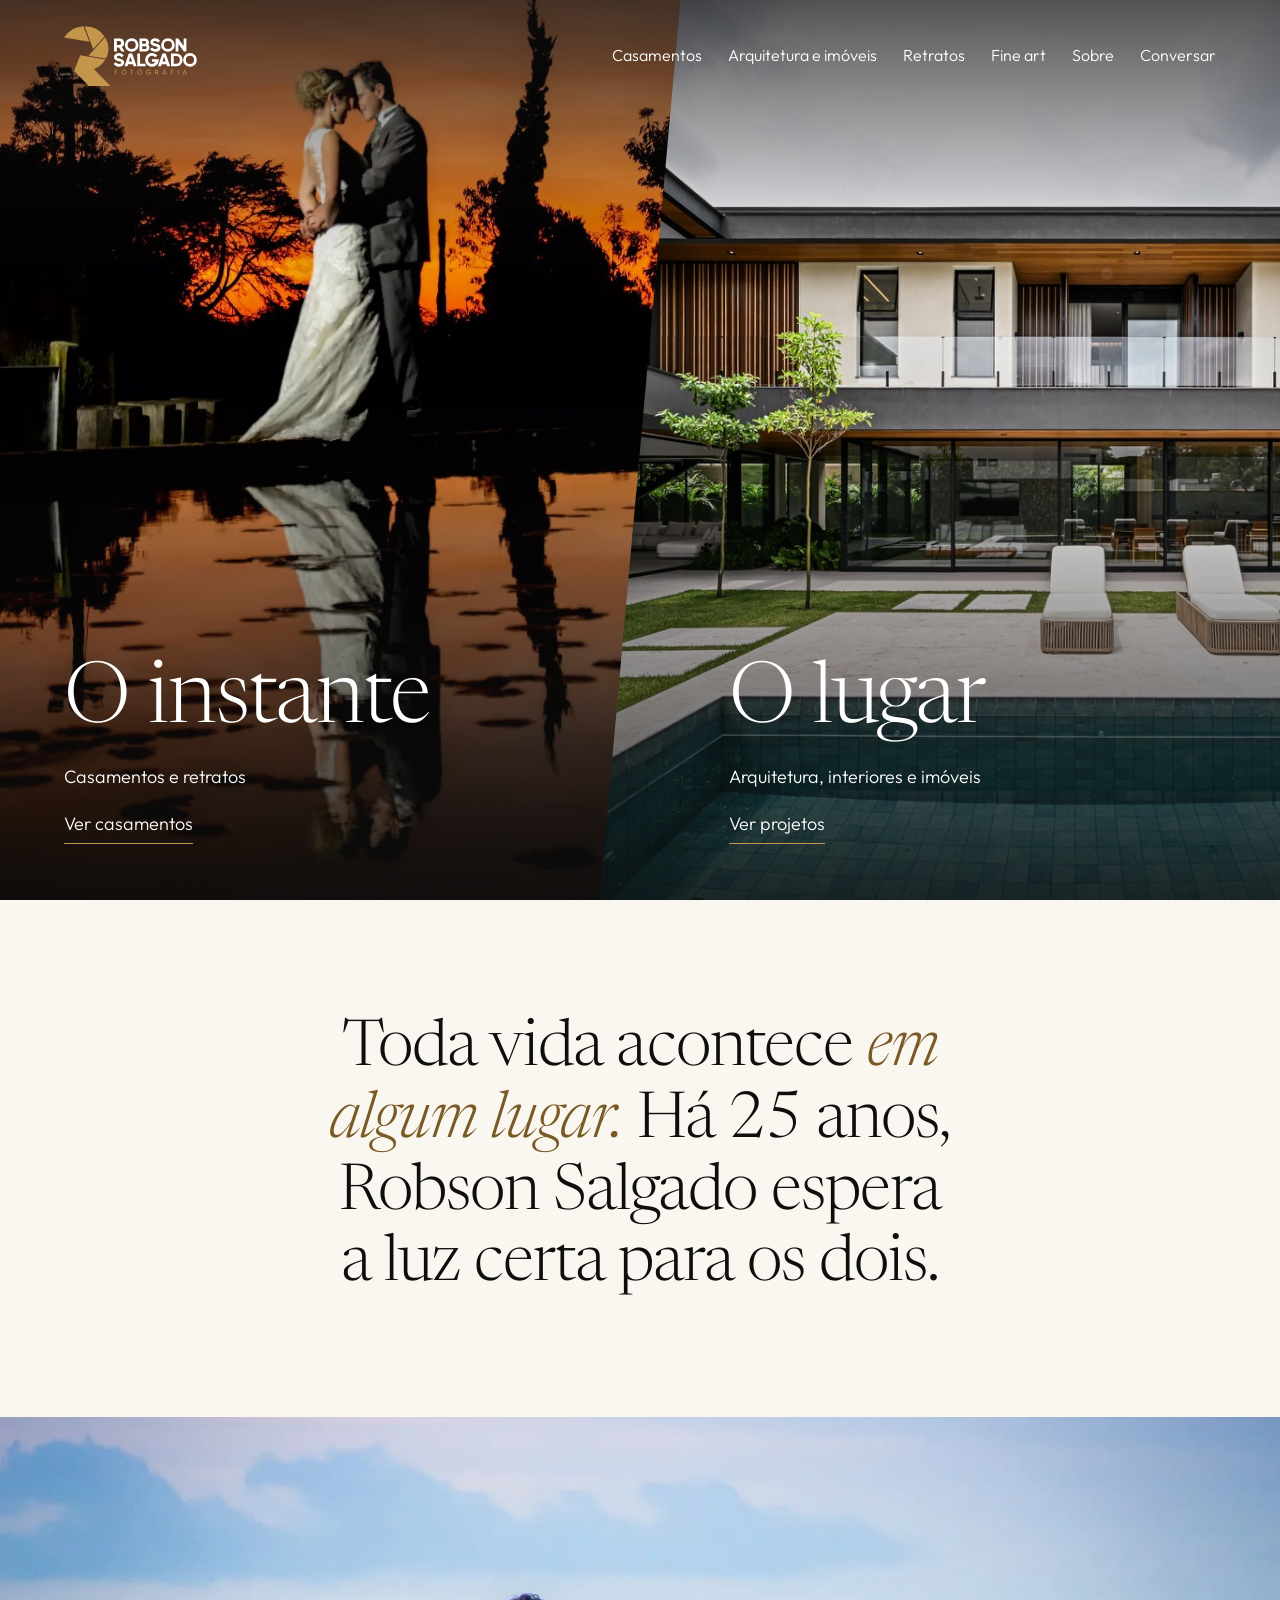
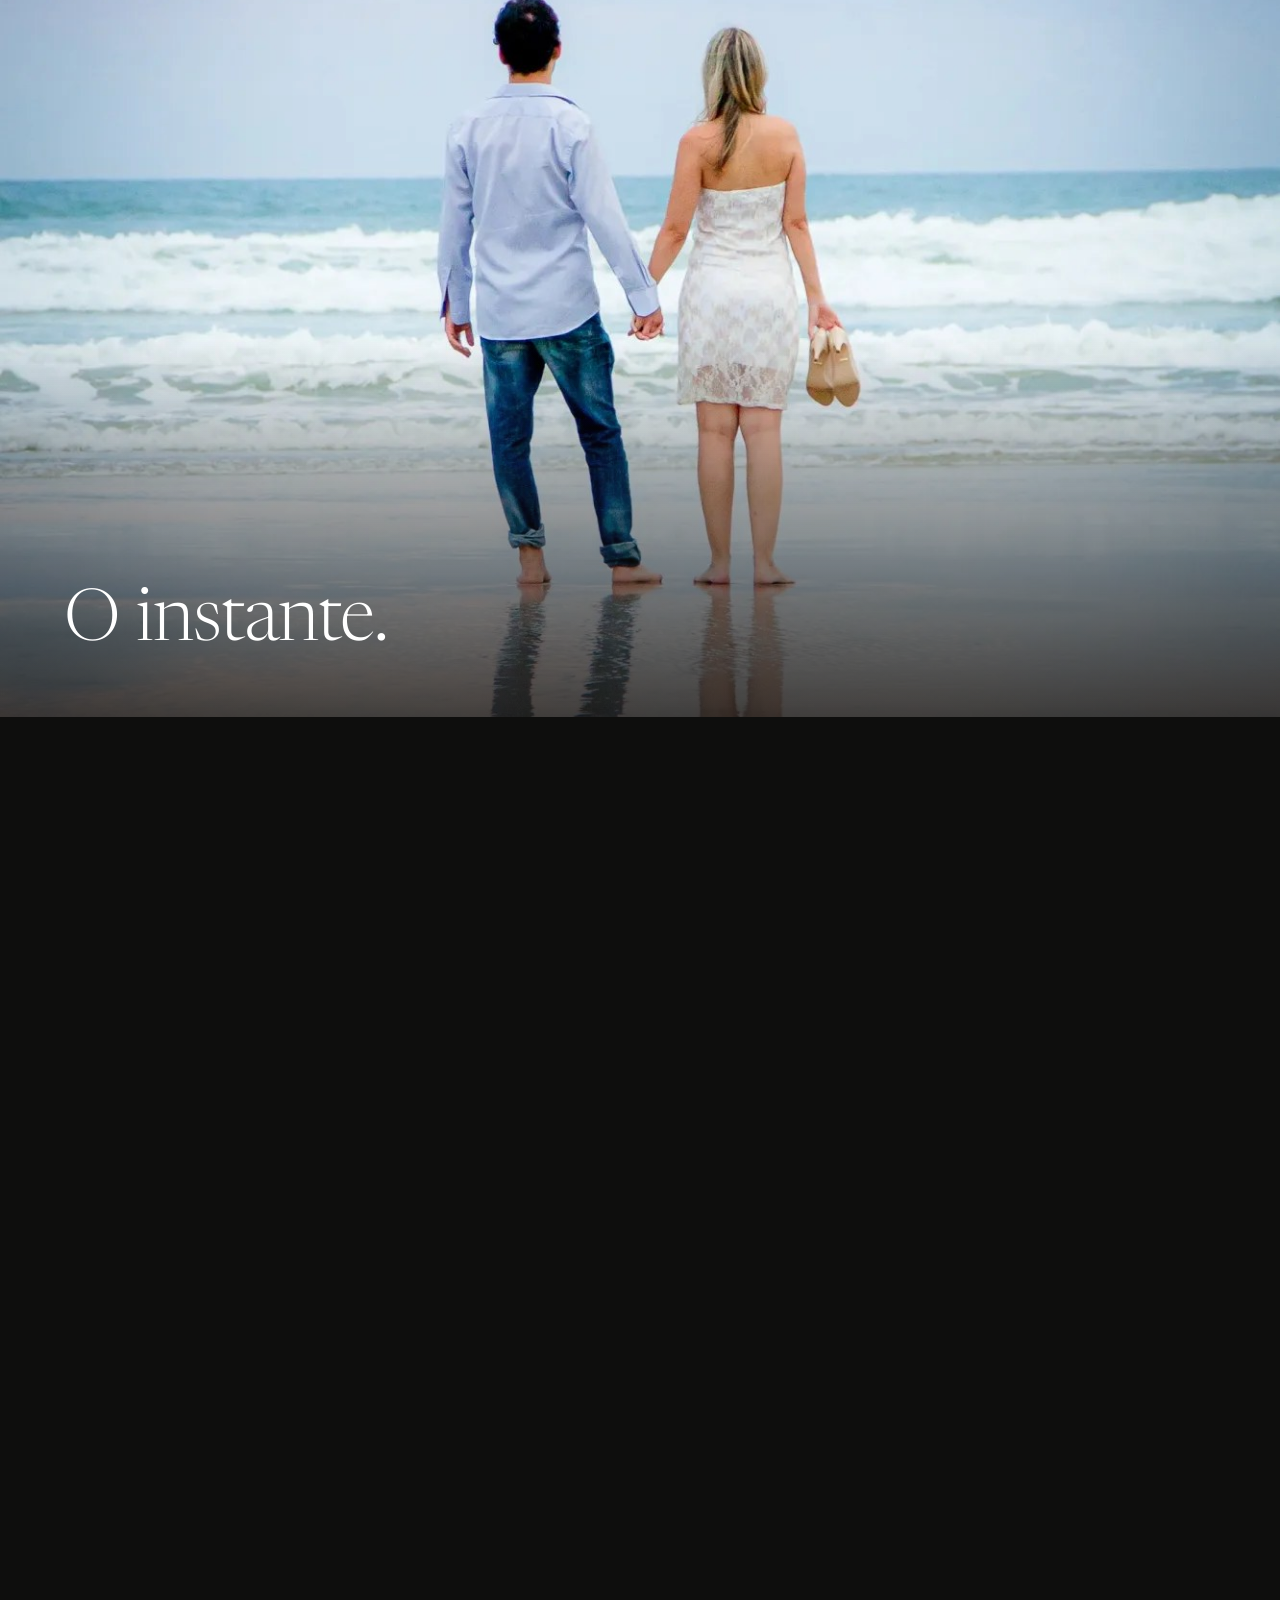
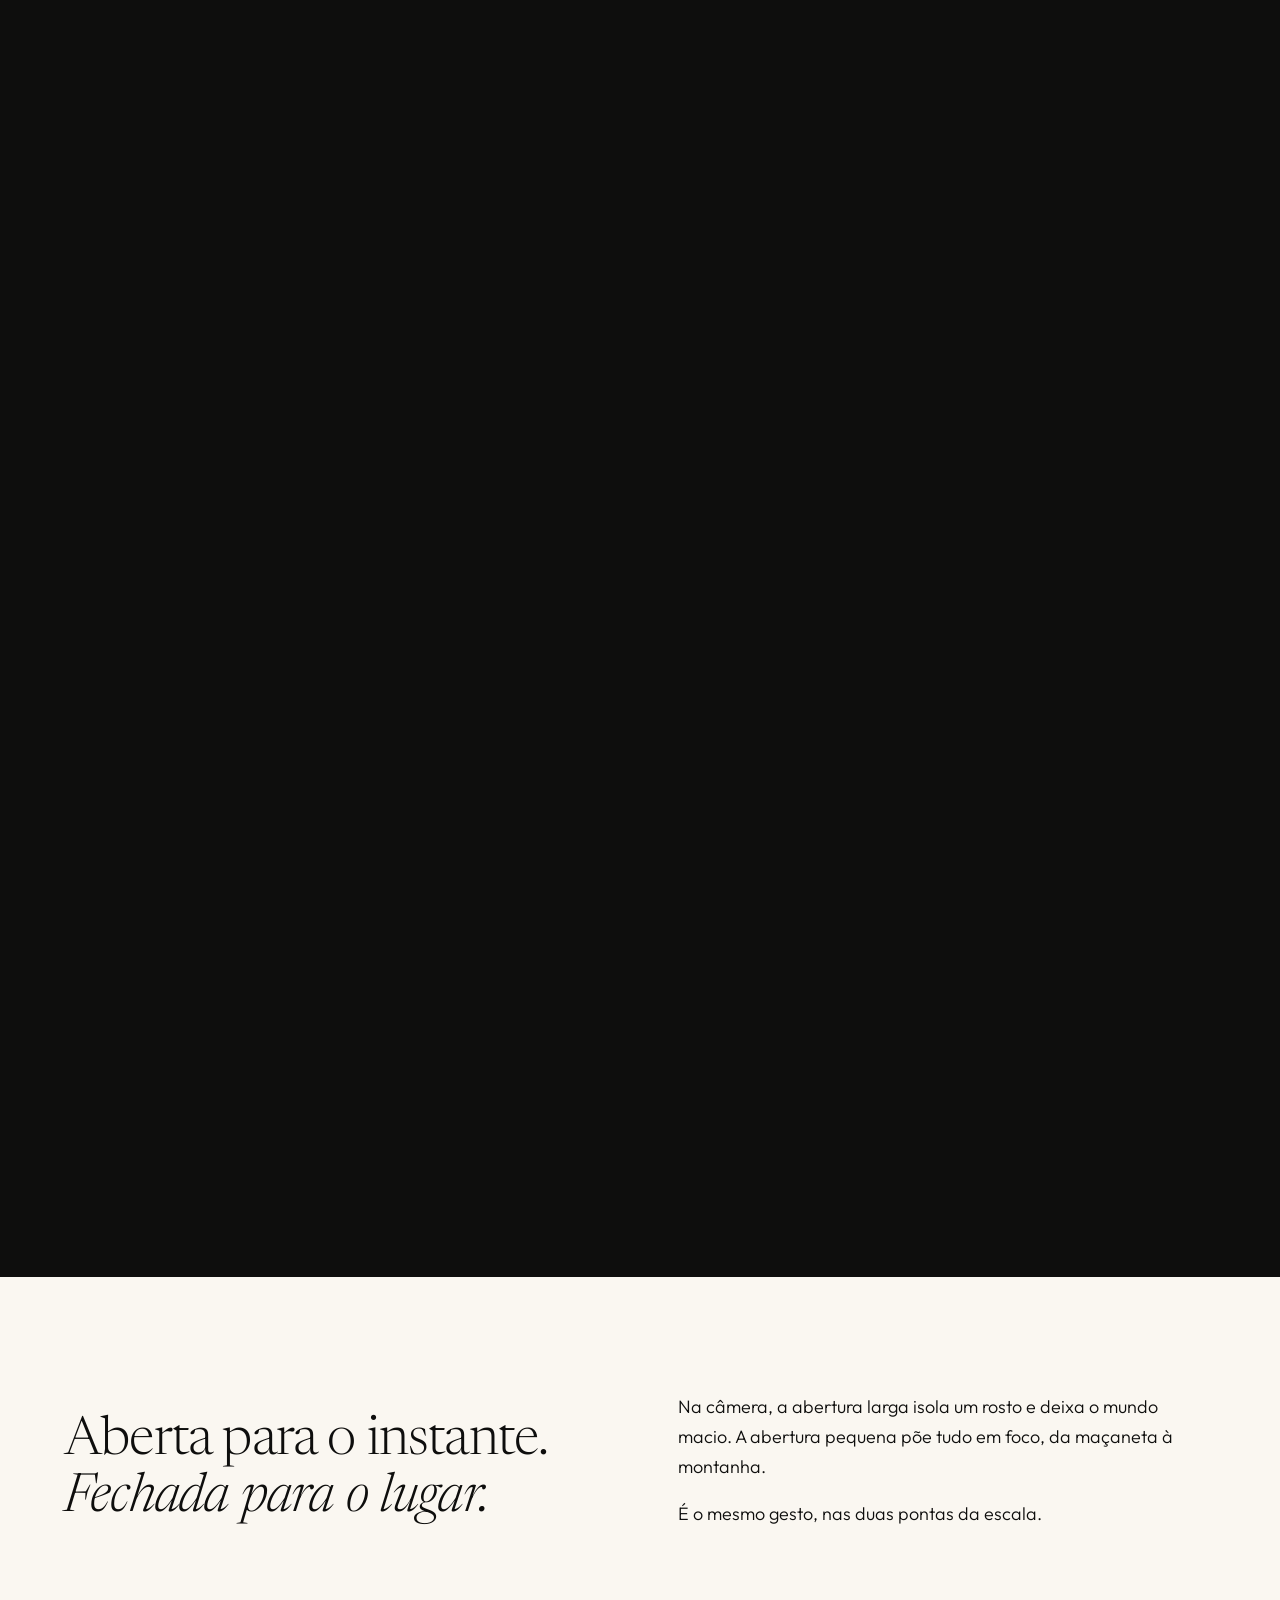
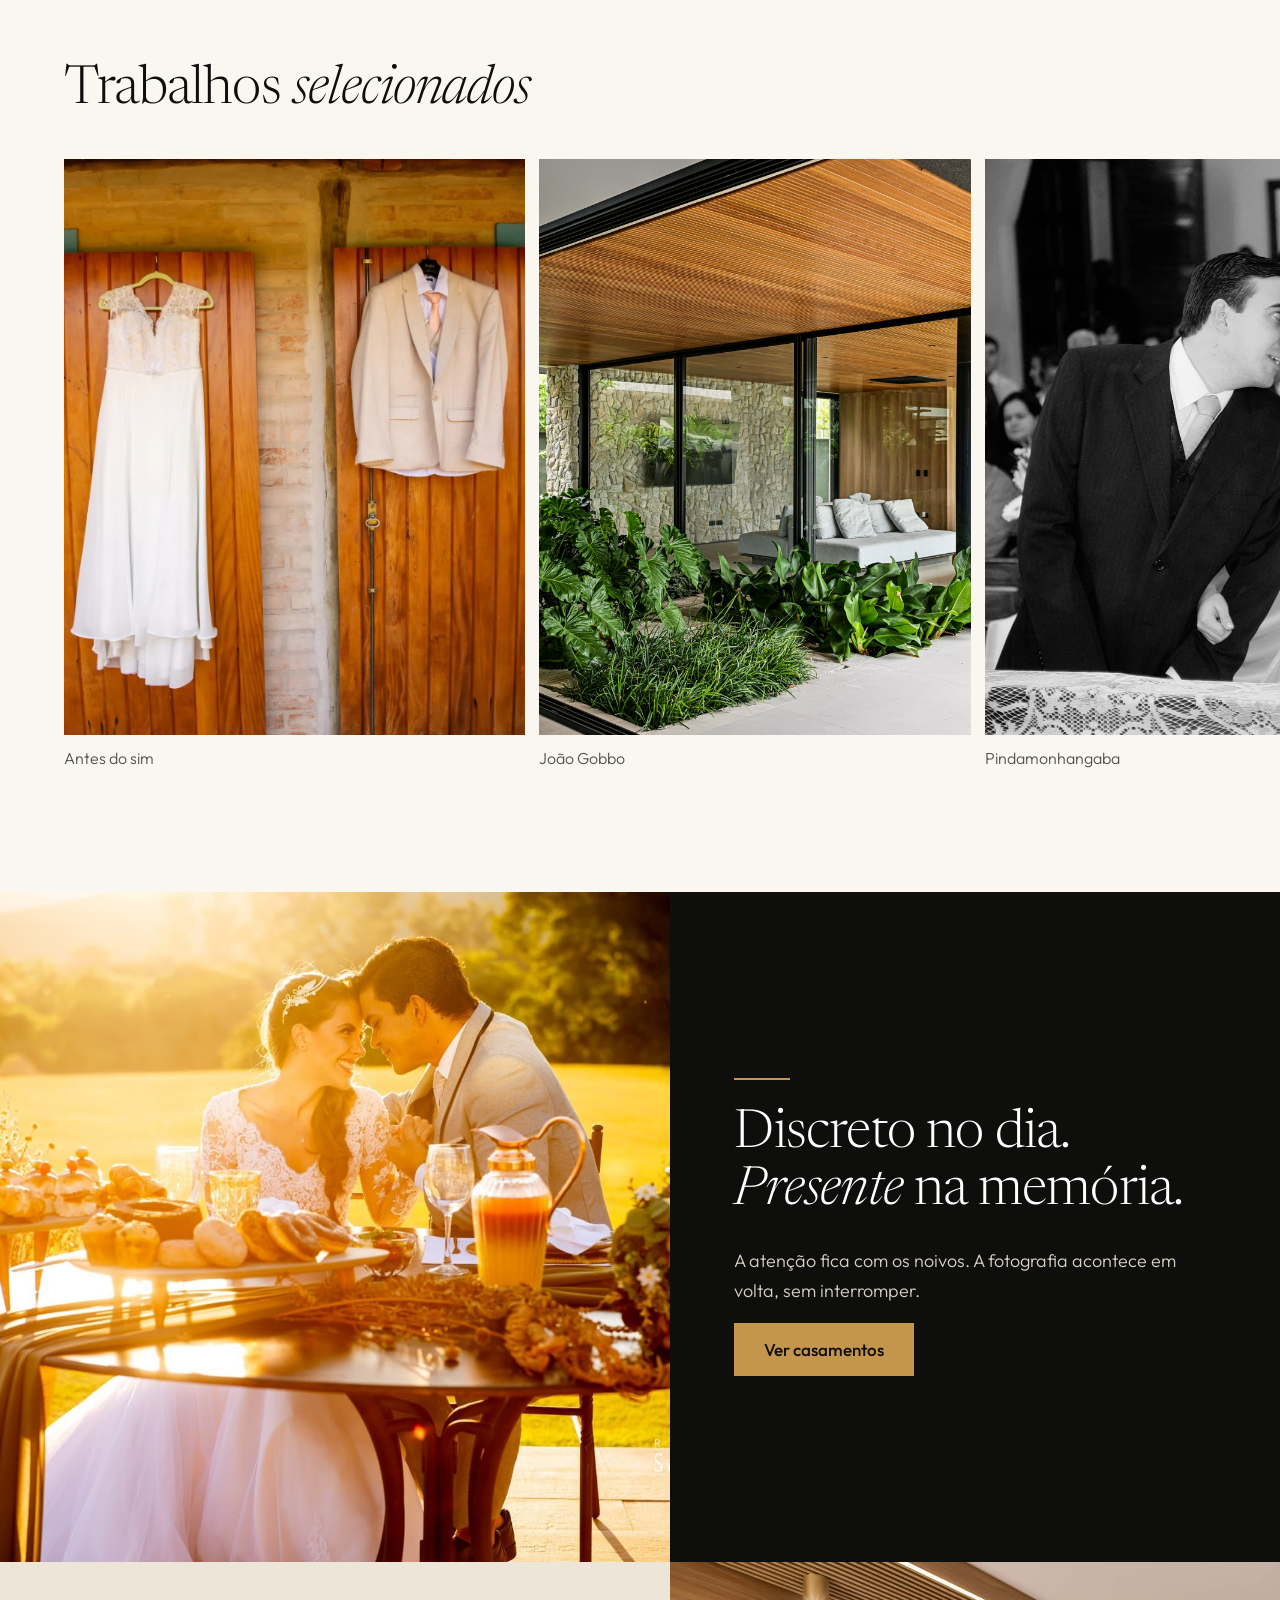
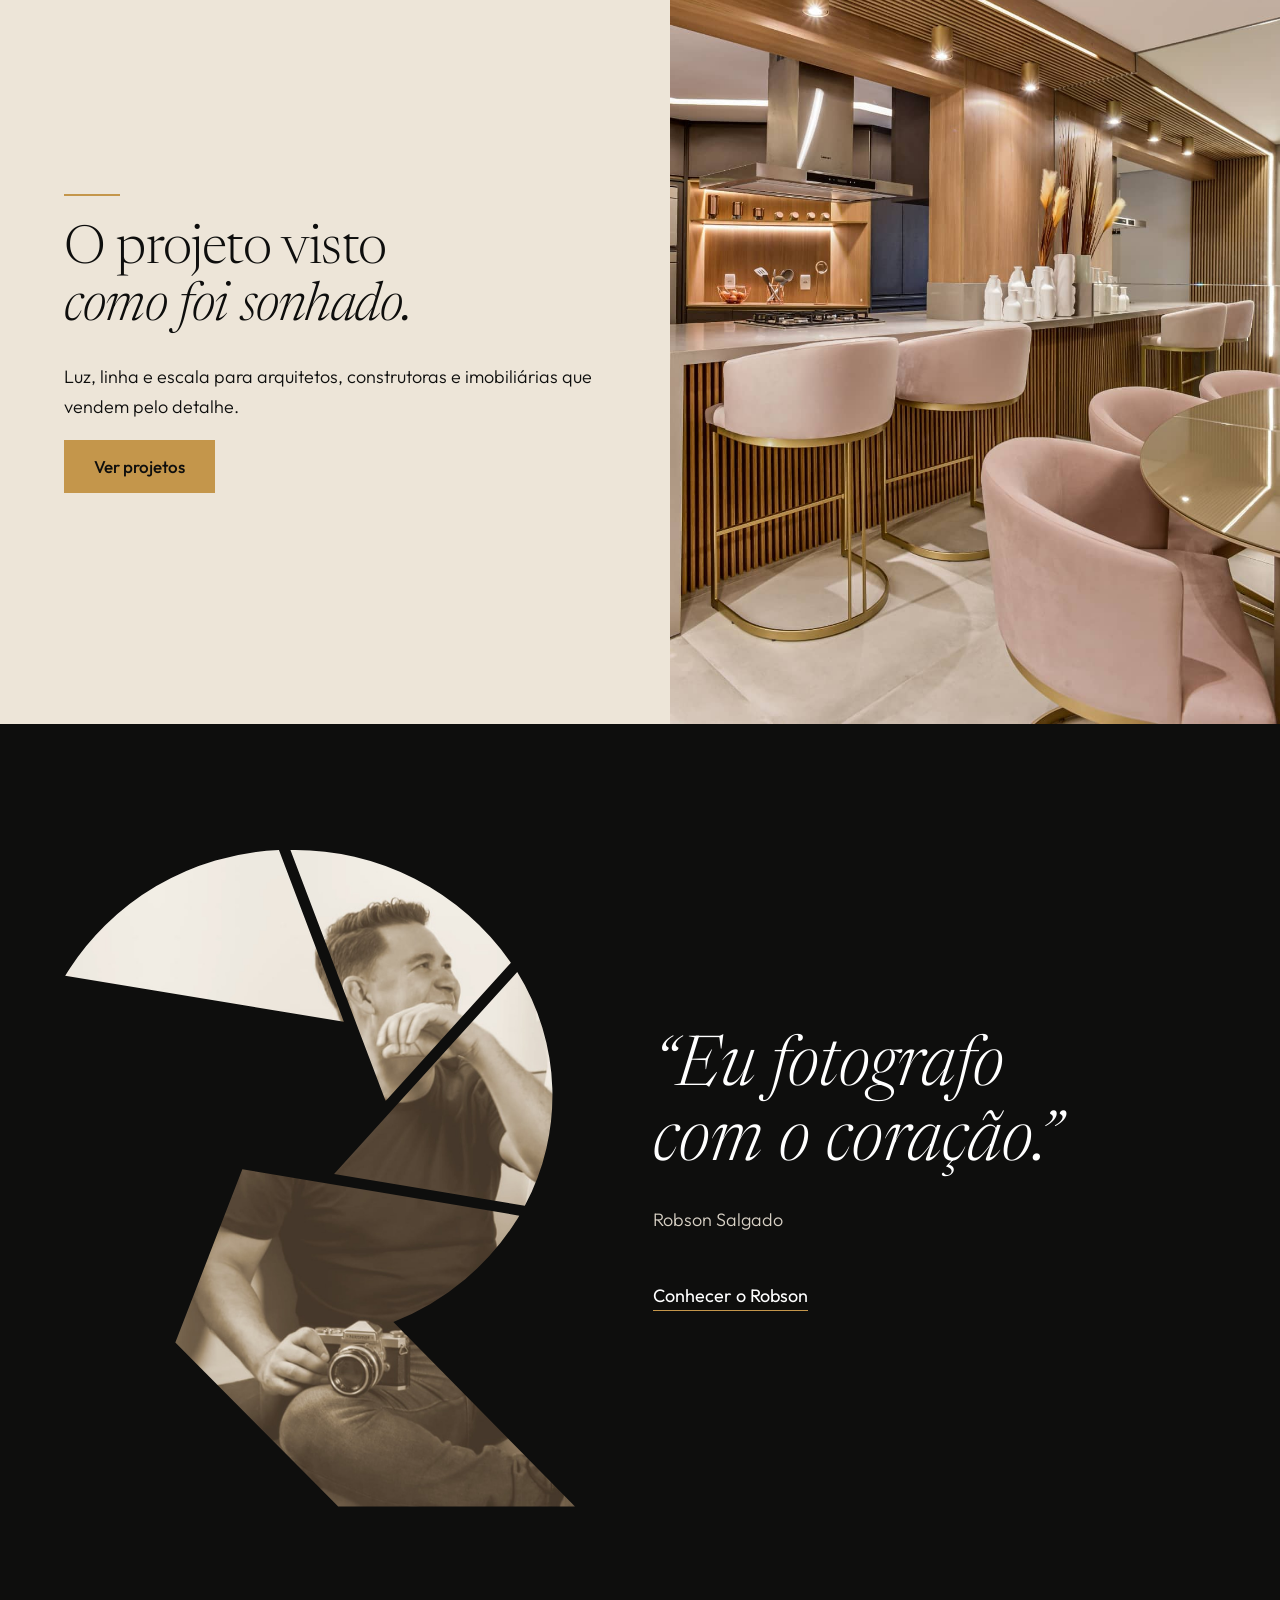
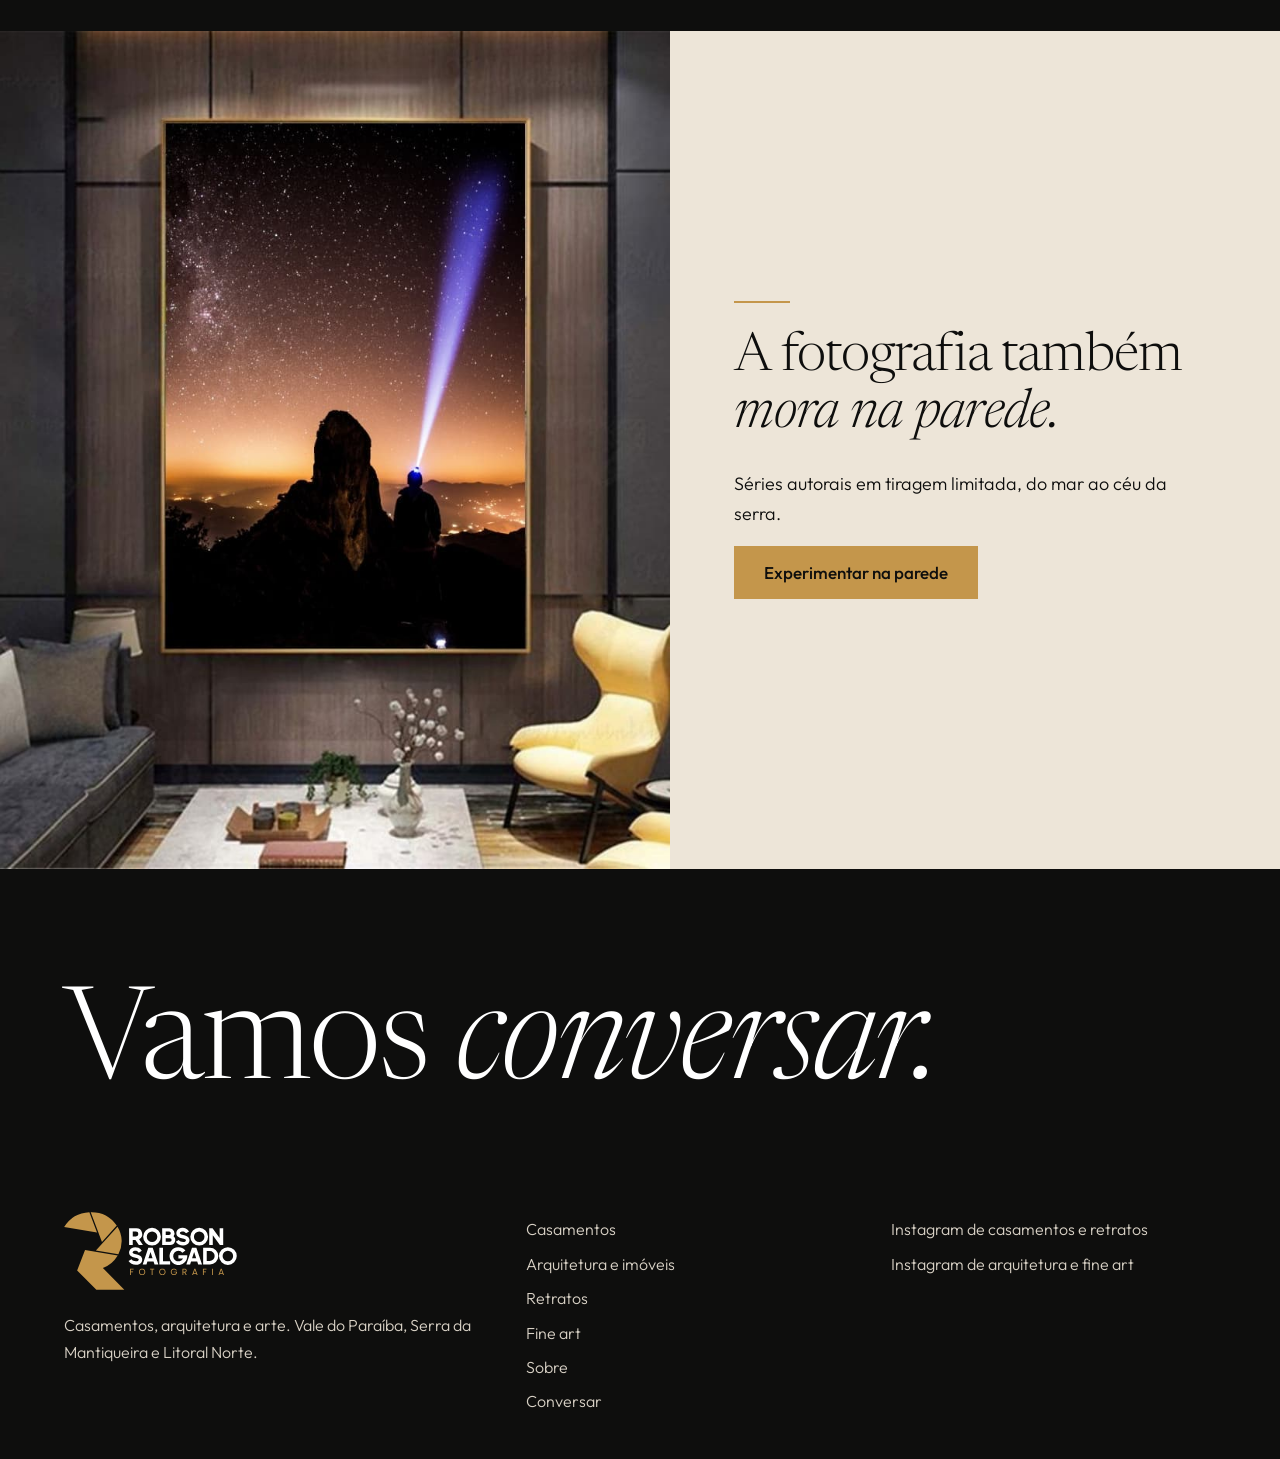
==== index.html @ 50bb3183 "Site Robson Salgado Fotografia (previa) Co-Authored-By: Claude Opus 5.5 <noreply@anthropic.com>" ====
<!doctype html><html lang="pt-BR"><head><meta charset="utf-8"><meta name="viewport" content="width=device-width,initial-scale=1"><meta name="robots" content="noindex,nofollow"><meta property="og:title" content="Robson Salgado Fotografia"><meta property="og:description" content="Casamentos e arquitetura de alto padrão no Vale do Paraíba."><meta property="og:type" content="website"><meta property="og:image" content="https://preterconsultoria-svg.github.io/robson-salgado/assets/link.jpg"><meta property="og:image:width" content="1200"><meta property="og:image:height" content="630"><meta name="twitter:card" content="summary_large_image"><meta name="theme-color" content="#0E0E0D"><title>Robson Salgado Fotografia</title><meta name="description" content="Casamentos e arquitetura de alto padrão no Vale do Paraíba."><link rel="icon" href="assets/favicon.svg"><link href="https://fonts.googleapis.com/css2?family=Newsreader:ital,opsz,wght@0,6..72,300;0,6..72,400;1,6..72,300;1,6..72,400&family=Outfit:wght@300;400;500&display=swap" rel="stylesheet"><link rel="stylesheet" href="assets/site.css"><link rel="stylesheet" href="assets/site2.css"><script>document.documentElement.classList.add('js');if(/parado/.test(location.search)||matchMedia('(prefers-reduced-motion:reduce)').matches)document.documentElement.classList.add('parado')</script></head><body class=""><div class="intro" aria-hidden="true"><svg viewBox="16 42 298 384" aria-hidden="true"><path d="M141.1 43.1L178.9 143.1L16.7 116.3A153 153 0 0 1 141.1 43.1Z"/><path d="M147.8 43.1A153 153 0 0 1 276.1 108.7L203.2 189.2Z"/><path d="M279.8 114.1A136.3 136.3 0 0 1 284.2 250.2L173.2 231.7Z"/><path d="M119.8 228.9L281 255.9A148 148 0 0 1 207.7 317.8L313.4 425.2H175.6L80.8 329.7Z"/></svg></div>
<header class="topo"><a href="index.html"><img src="assets/logo-negativo.svg" alt="Robson Salgado Fotografia, início"></a><button class="abre" aria-expanded="false">Menu</button><nav><a href="casamentos.html">Casamentos</a><a href="arquitetura.html">Arquitetura e imóveis</a><a href="retratos.html">Retratos</a><a href="fine-art.html">Fine art</a><a href="sobre.html">Sobre</a><a href="contato.html">Conversar</a></nav></header>
<main>
<section class="duas"><a href="casamentos.html"><img src="assets/fotos/s82.jpg" alt="Noivos refletidos no lago ao entardecer" style="object-position:38% 50%"><div><h1>O instante</h1><p>Casamentos e retratos</p><span>Ver casamentos</span></div></a><a href="arquitetura.html"><img src="assets/fotos/a6.jpg" alt="Casa contemporânea com piscina" style="object-position:30% 50%"><div><h2>O lugar</h2><p>Arquitetura, interiores e imóveis</p><span>Ver projetos</span></div></a></section>
<section class="sec manif"><p>Toda vida acontece <em>em algum lugar.</em> Há 25 anos, Robson Salgado espera a luz certa para os dois.</p></section>
<section class="diaf" aria-label="Do instante ao lugar"><div class="palco"><img class="lugar" src="assets/fotos/a6.jpg" alt="Casa contemporânea com piscina"><div class="furo"><img src="assets/fotos/s35.jpg" alt="Casal de mãos dadas na praia"></div><div class="legs"><p>O instante.</p><p>O instante <em>encontra o lugar.</em></p><p>O lugar.</p></div></div></section>
<section class="sec par"><h2>Aberta para o instante. <em>Fechada para o lugar.</em></h2><div><p>Na câmera, a abertura larga isola um rosto e deixa o mundo macio. A abertura pequena põe tudo em foco, da maçaneta à montanha.</p><p>É o mesmo gesto, nas duas pontas da escala.</p></div></section>
<section class="sel"><h2>Trabalhos <em>selecionados</em></h2><div class="faixa" tabindex="0" aria-label="Trabalhos selecionados, role para o lado"><a href="casamentos.html"><img src="assets/fotos/s76.jpg" alt="Vestido e paletó na porta" loading="lazy" style="aspect-ratio:1080/1350;"><span>Antes do sim</span></a><a href="arquitetura.html"><img src="assets/fotos/a7.jpg" alt="Varanda com jardim" loading="lazy" style="aspect-ratio:1440/1920;"><span>João Gobbo</span></a><a href="casamentos.html"><img src="assets/fotos/s107.jpg" alt="Noivos no altar" loading="lazy" style="aspect-ratio:1080/1080;"><span>Pindamonhangaba</span></a><a href="arquitetura.html"><img src="assets/fotos/a53.jpg" alt="Banheira com vista" loading="lazy" style="aspect-ratio:1080/720;"><span>Lara Amado</span></a><a href="retratos.html"><img src="assets/fotos/s0.jpg" alt="Retrato em preto e branco" loading="lazy" style="aspect-ratio:1080/1350;"><span>Retrato</span></a><a href="arquitetura.html"><img src="assets/fotos/a83.jpg" alt="Escada suspensa" loading="lazy" style="aspect-ratio:1080/1350;"><span>Laire Designer</span></a><a href="casamentos.html"><img src="assets/fotos/s101.jpg" alt="Noivos ao pôr do sol" loading="lazy" style="aspect-ratio:1080/1080;"><span>Amantikir</span></a><a href="arquitetura.html"><img src="assets/fotos/a75.jpg" alt="Sala de jantar" loading="lazy" style="aspect-ratio:1080/1080;"><span>Sala de jantar</span></a><a href="fine-art.html"><img src="assets/fotos/a34.jpg" alt="Nascer do sol no mar" loading="lazy" style="aspect-ratio:1280/1920;"><span>Fine art</span></a></div></section>
<section class="sangra noite"><img src="assets/fotos/s83.jpg" alt="Noivos à mesa sob a luz dourada"><div><i class="fio"></i><h2>Discreto no dia. <em>Presente</em> na memória.</h2><p style="margin-top:26px">A atenção fica com os noivos. A fotografia acontece em volta, sem interromper.</p><a class="bt" href="casamentos.html">Ver casamentos</a></div></section>
<section class="sangra inv areia"><img src="assets/fotos/a55.jpg" alt="Bar com banquetas rosê" style="object-position:50% 60%"><div><i class="fio"></i><h2>O projeto visto <em>como foi sonhado.</em></h2><p style="margin-top:26px">Luz, linha e escala para arquitetos, construtoras e imobiliárias que vendem pelo detalhe.</p><a class="bt" href="arquitetura.html">Ver projetos</a></div></section>
<section class="marca noite"><svg class="janela" viewBox="16 42 298 384" role="img" aria-label="Robson Salgado com a câmera, dentro do símbolo da marca"><clipPath id="j1"><path d="M141.1 43.1L178.9 143.1L16.7 116.3A153 153 0 0 1 141.1 43.1ZM147.8 43.1A153 153 0 0 1 276.1 108.7L203.2 189.2ZM279.8 114.1A136.3 136.3 0 0 1 284.2 250.2L173.2 231.7ZM119.8 228.9L281 255.9A148 148 0 0 1 207.7 317.8L313.4 425.2H175.6L80.8 329.7Z"/></clipPath><image href="assets/fotos/r.jpg" x="16" y="42" width="298" height="384" preserveAspectRatio="xMidYMid slice" clip-path="url(#j1)"/></svg><blockquote>“Eu fotografo com o coração.”<p>Robson Salgado</p><a class="lk" href="sobre.html">Conhecer o Robson</a></blockquote></section>
<section class="sangra areia"><img src="assets/fotos/a56.jpg" alt="Obra fine art em sala de estar"><div><i class="fio"></i><h2>A fotografia também <em>mora na parede.</em></h2><p style="margin-top:26px">Séries autorais em tiragem limitada, do mar ao céu da serra.</p><a class="bt" href="fine-art.html">Experimentar na parede</a></div></section></main>
<footer class="pe2"><a class="conv" href="contato.html">Vamos <em>conversar.</em></a><div class="pe"><div><img src="assets/logo-negativo.svg" alt="Robson Salgado Fotografia"><p style="margin-top:22px">Casamentos, arquitetura e arte. Vale do Paraíba, Serra da Mantiqueira e Litoral Norte.</p></div><div><a href="casamentos.html">Casamentos</a><a href="arquitetura.html">Arquitetura e imóveis</a><a href="retratos.html">Retratos</a><a href="fine-art.html">Fine art</a><a href="sobre.html">Sobre</a><a href="contato.html">Conversar</a></div><div><a data-ig="instagramStudio" href="#">Instagram de casamentos e retratos</a><a data-ig="instagramArq" href="#">Instagram de arquitetura e fine art</a></div></div></footer>
<script src="config.js"></script><script src="assets/site.js"></script><script src="assets/site2.js"></script></body></html>
---- assets/site.css ----
:root{--preto:#0E0E0D;--ouro:#C4964B;--bronze:#7A5A24;--marfim:#FAF7F1;--areia:#EDE5D8;--grafite:#55504A;--serif:"Newsreader",Georgia,serif;--sans:"Outfit",Arial,sans-serif;--m:clamp(20px,5vw,80px)}
*{box-sizing:border-box}html{scroll-behavior:smooth}body{margin:0;background:var(--marfim);color:var(--preto);font:300 18px/1.65 var(--sans)}
img{display:block;max-width:100%}a{color:inherit}h1,h2,h3{font-family:var(--serif);font-weight:300;line-height:1.06;margin:0;letter-spacing:-.015em;text-wrap:balance}
h1{font-size:clamp(44px,6.4vw,104px)}h2{font-size:clamp(34px,4.2vw,66px)}h3{font-size:27px}em{font-style:italic}p{margin:0 0 1em;max-width:62ch}
.fio{display:block;width:56px;height:2px;background:var(--ouro);margin:0 0 26px}
:focus-visible{outline:2px solid var(--ouro);outline-offset:4px}
.topo{position:absolute;z-index:20;left:0;right:0;top:0;display:flex;align-items:center;justify-content:space-between;gap:24px;padding:26px var(--m);color:#fff}
.topo img{height:60px}.topo nav{display:flex;gap:30px;font-size:16px}.topo a{text-decoration:none}.topo nav a{padding:6px 0;border-bottom:1px solid transparent}.topo nav a:hover,.topo nav a[aria-current]{border-color:var(--ouro)}
.claro .topo{position:relative;background:var(--preto)}
.abre{display:none}
.duas{display:flex;height:100vh;min-height:620px;background:var(--preto);position:relative;overflow:hidden}
.duas a{position:relative;flex:1;overflow:hidden;text-decoration:none;color:#fff;transition:flex .7s cubic-bezier(.2,.7,.2,1)}
.duas a:hover,.duas a:focus-visible{flex:1.35}
.duas img{position:absolute;inset:0;width:100%;height:100%;object-fit:cover}
.duas a:after{content:"";position:absolute;inset:0;background:linear-gradient(rgba(14,14,13,.7),rgba(14,14,13,0) 30%,rgba(14,14,13,0) 45%,rgba(14,14,13,.86))}
.duas div{position:absolute;left:var(--m);right:30px;bottom:56px;z-index:2}.duas p{margin:14px 0 0;max-width:34ch;font-size:18px}
.duas a+a div{left:48px}
.duas h1,.duas h2{font-size:clamp(46px,6.6vw,108px)}
.duas span{display:inline-block;margin-top:18px;border-bottom:1px solid var(--ouro);padding-bottom:4px}
.sec{padding:clamp(70px,9vw,150px) var(--m)}.par{display:grid;grid-template-columns:1fr 1fr;gap:clamp(30px,6vw,110px);align-items:center}
.noite{background:var(--preto);color:#fff}.noite p{color:#D8D1C5}.areia{background:var(--areia)}
.sangra{display:grid;grid-template-columns:1.1fr 1fr;min-height:640px}.sangra>img{width:100%;height:100%;object-fit:cover;min-height:420px}.sangra>div{padding:clamp(50px,7vw,120px) var(--m);align-self:center}
.sangra.inv>img{order:2}
.grade{columns:3;column-gap:14px;padding:0 14px}.grade figure{margin:0 0 14px;break-inside:avoid;cursor:zoom-in}.grade img{width:100%}.grade figcaption{font-size:15px;color:var(--grafite);padding:8px 2px 4px;line-height:1.4}
.capa{position:relative;height:82vh;min-height:520px;color:#fff;background:var(--preto)}.capa img.f{position:absolute;inset:0;width:100%;height:100%;object-fit:cover}.capa:after{content:"";position:absolute;inset:0;background:linear-gradient(rgba(14,14,13,.66),rgba(14,14,13,.05) 35%,rgba(14,14,13,.84))}.capa div{position:absolute;z-index:2;left:var(--m);right:var(--m);bottom:60px}.capa p{font-size:20px;margin:18px 0 0}
.tres{display:grid;grid-template-columns:repeat(3,1fr);gap:clamp(24px,4vw,64px);margin-top:54px}.tres h3{margin-bottom:12px}.tres>div{border-top:1px solid #cdbfa8;padding-top:22px}.noite .tres>div{border-color:#3b372f}
.bt{display:inline-block;background:var(--ouro);color:var(--preto);padding:16px 30px;text-decoration:none;border:0;font:500 17px var(--sans);cursor:pointer}.bt:hover{background:#d6aa62}.lk{border-bottom:1px solid var(--ouro);text-decoration:none;padding-bottom:3px}
blockquote{margin:0;font:italic 300 clamp(38px,5.4vw,88px)/1.08 var(--serif);text-wrap:balance}
form{display:grid;gap:18px}label{display:grid;gap:6px;font-size:16px}input,select,textarea{font:300 18px var(--sans);padding:14px;border:1px solid #8f8371;background:#fff;color:var(--preto);width:100%}
.aviso{background:#fff3d6;padding:12px 16px;font-size:16px;display:none}
.pe{background:var(--preto);color:#D8D1C5;padding:70px var(--m) 40px;display:grid;grid-template-columns:1.3fr 1fr 1fr;gap:40px;font-size:16px}.pe img{height:78px}.pe a{display:block;text-decoration:none;padding:4px 0}.pe a:hover{color:var(--ouro)}
dialog{border:0;padding:0;background:transparent;max-width:94vw;max-height:94vh}dialog::backdrop{background:rgba(14,14,13,.93)}dialog img{max-width:94vw;max-height:88vh}dialog p{color:#fff;font-size:15px;margin:8px 0;max-width:none}dialog button{position:fixed;right:24px;top:18px;background:none;border:1px solid #fff;color:#fff;padding:8px 16px;font:400 16px var(--sans);cursor:pointer}
@media(max-width:820px){.abre{display:block;background:none;border:1px solid rgba(255,255,255,.6);color:#fff;font:400 16px var(--sans);padding:8px 14px}.topo img{height:42px}.topo nav{display:none;position:absolute;top:100%;left:0;right:0;background:var(--preto);flex-direction:column;gap:6px;padding:20px var(--m)}.topo.on nav{display:flex}
.duas{flex-direction:column;height:auto}.duas a{min-height:74vh;flex:none!important}.duas a+a div{left:var(--m)}.duas div{bottom:34px}.par,.sangra,.tres,.pe{grid-template-columns:1fr}.sangra.inv>img{order:0}.grade{columns:2;column-gap:8px;padding:0 8px}.grade figure{margin-bottom:8px}body{font-size:17px}}
@media(prefers-reduced-motion:reduce){*{transition:none!important;scroll-behavior:auto!important}}
---- assets/site2.css ----
/* v2 */
.intro{position:fixed;inset:0;z-index:99;background:#0E0E0D;display:none;place-items:center;pointer-events:none}
.js .intro{display:grid;animation:some .7s 1.9s forwards}.intro svg{height:34vh;overflow:visible;animation:abre .9s 1.6s cubic-bezier(.7,0,.8,.4) forwards}
.intro path{fill:#C4964B;opacity:0;transform-box:view-box;transform-origin:50% 40%;animation:lamina .9s cubic-bezier(.2,.8,.2,1) forwards}.intro path:nth-child(2){animation-delay:.14s}.intro path:nth-child(3){animation-delay:.28s}.intro path:nth-child(4){animation-delay:.42s}
@keyframes lamina{from{opacity:0;transform:rotate(-50deg) scale(.8)}to{opacity:1;transform:none}}@keyframes abre{to{transform:scale(7) rotate(24deg);opacity:0}}@keyframes some{to{opacity:0;visibility:hidden}}
.parado .intro,.visto .intro{display:none!important}
.js:not(.parado) .rv{opacity:0;transform:translateY(34px);transition:opacity 1s,transform 1s cubic-bezier(.2,.7,.2,1)}.js .rv.on{opacity:1!important;transform:none!important}
.topo nav{gap:26px}.duas:before{content:"";position:absolute;z-index:3;left:50%;top:-5%;width:5px;height:110%;background:#0E0E0D;display:none}
.duas a:first-child{clip-path:polygon(0 0,100% 0,calc(100% - 9vh) 100%,0 100%);margin-right:-9vh;z-index:2}.duas a+a div{left:calc(9vh + 48px)}.duas a:first-child{filter:none}
.manif p{font:300 clamp(36px,5vw,80px)/1.12 var(--serif);letter-spacing:-.015em;max-width:21ch;margin:0 auto;text-align:center;text-wrap:balance}.manif em{color:var(--bronze)}
.diaf{position:relative;height:340vh;background:#0E0E0D;color:#fff}.parado .diaf{height:100vh}.palco{position:sticky;top:0;height:100vh;height:100svh;min-height:480px;overflow:hidden}.lugar{position:absolute;inset:0;width:100%;height:100%;object-fit:cover;will-change:transform}
.furo{position:absolute;inset:0;will-change:clip-path}.furo img{position:absolute;left:0;top:0;width:100%;height:auto;max-width:none;transform-origin:0 0;will-change:transform}
.palco:after{content:"";position:absolute;inset:auto 0 0;height:42%;background:linear-gradient(transparent,rgba(14,14,13,.78));pointer-events:none}
.legs{position:absolute;z-index:3;left:var(--m);right:var(--m);bottom:56px;display:grid}.legs p{grid-area:1/1;align-self:end;margin:0;max-width:none;font:300 clamp(40px,5.6vw,92px)/1.05 var(--serif);letter-spacing:-.015em;text-wrap:balance;opacity:0}
.sel{padding:0 0 clamp(70px,8vw,130px)}.sel h2{padding:0 var(--m) 40px}.faixa{display:flex;gap:14px;overflow-x:auto;padding:0 var(--m) 18px;scroll-snap-type:x proximity;scrollbar-color:#C4964B #EDE5D8;scrollbar-width:thin}.faixa a{flex:none;scroll-snap-align:center;text-decoration:none}.faixa img{height:min(64vh,620px);width:auto;max-width:none;transition:filter .4s}.faixa a:hover img{filter:brightness(1.06)}.faixa span{display:block;padding-top:10px;font-size:16px;color:var(--grafite)}
.marca{display:grid;grid-template-columns:1fr 1.1fr;align-items:center;gap:6vw;padding:clamp(70px,8vw,120px) var(--m)}.janela{height:min(78vh,760px);width:100%}.marca blockquote p{font:300 18px var(--sans);margin-top:26px}.marca .lk{font:400 18px var(--sans);letter-spacing:0}
.ab{display:block;font:italic 300 30px var(--serif);color:#E3BE82;margin-bottom:10px}
.filtros{display:flex;flex-wrap:wrap;gap:8px 30px;padding:0 var(--m) 34px}.filtros button{background:none;border:0;border-bottom:2px solid transparent;font:300 19px var(--sans);padding:6px 0;cursor:pointer;color:var(--preto)}.filtros [aria-pressed=true]{border-color:#C4964B}.grade figure[hidden]{display:none}.grade img{transition:filter .4s}.grade figure:hover img{filter:brightness(1.07)}
.larga{position:relative;height:88vh;min-height:460px;margin-top:80px;color:#fff;overflow:hidden}.larga img{width:100%;height:100%;object-fit:cover}.larga:after{content:"";position:absolute;inset:50% 0 0;background:linear-gradient(transparent,rgba(14,14,13,.8))}.larga p{position:absolute;z-index:2;left:var(--m);right:var(--m);bottom:36px;font:italic 300 clamp(24px,2.4vw,36px)/1.25 var(--serif);max-width:36ch;margin:0}
.topo0{align-items:start}.faq details{border-top:1px solid #cdbfa8;padding:20px 0}.faq summary{font:300 27px/1.2 var(--serif);cursor:pointer}.faq p{margin:14px 0 0}
.indice{display:grid;grid-template-columns:1fr 1fr;gap:6vw}.indice>img{width:100%;height:720px;object-fit:cover;position:sticky;top:40px}.indice ul{list-style:none;padding:0;margin:40px 0 0}.indice li{display:flex;justify-content:space-between;gap:20px;align-items:baseline;border-top:1px solid #3b372f;padding:15px 0;cursor:default;color:#A89F91;transition:color .3s,padding .3s}.indice li b{font:300 31px/1.15 var(--serif)}.indice li:hover,.indice li:focus{color:#fff;padding-left:16px}
.retr{position:relative;display:grid;grid-template-columns:repeat(4,1fr);height:100vh;min-height:560px;background:#0E0E0D}.retr figure{margin:0;overflow:hidden}.retr img{width:100%;height:100%;object-fit:cover;object-position:50% 25%}.retr:after{content:"";position:absolute;inset:0;background:linear-gradient(rgba(14,14,13,.75),transparent 28%,transparent 55%,rgba(14,14,13,.85));pointer-events:none}.retr>div{position:absolute;z-index:2;left:var(--m);bottom:56px;color:#fff}
.parede{position:relative;height:88vh;min-height:620px;background:linear-gradient(100deg,rgba(255,255,255,.22),transparent 45%,rgba(0,0,0,.14)),var(--p);overflow:hidden;transition:background-color .5s}.obra{position:absolute;left:50%;top:7%;height:62%;transform:translateX(-50%) scale(var(--s,1));transform-origin:50% 45%;transition:transform .5s;background:#12110f;padding:10px;box-shadow:0 24px 46px rgba(0,0,0,.42)}.obra:before{content:"";position:absolute;inset:10px;background:#faf7f1}.obra img{position:relative;height:100%;width:auto;max-width:none;padding:5vh 4.4vh;display:block}
.parede .chao{position:absolute;inset:auto 0 0;height:15%;background:linear-gradient(#8d7353,#6d573c)}.banco{position:absolute;z-index:2;left:50%;bottom:8%;width:460px;max-width:70%;height:66px;transform:translateX(-50%);background:linear-gradient(#b28a5a,#8f6b42);box-shadow:0 40px 26px -14px rgba(0,0,0,.45)}.banco:before,.banco:after{content:"";position:absolute;top:100%;width:10px;height:44px;background:#1a1815;left:40px}.banco:after{left:auto;right:40px}
.escolhe{display:flex;flex-wrap:wrap;gap:24px 60px;align-items:center;padding:34px var(--m)}.escolhe div{display:flex;gap:14px;flex-wrap:wrap}.escolhe p{font-size:15px;margin:0;color:var(--grafite)}.escolhe button{font:300 17px var(--sans);background:none;border:1px solid #bfb19a;padding:10px 16px;cursor:pointer;color:var(--preto)}.escolhe button[data-o]{padding:0;border:2px solid transparent;text-align:left}.escolhe button[data-o] img{width:84px;height:104px;object-fit:cover}.escolhe button[data-o] span{display:block;font-size:15px;padding:4px 2px}.escolhe [aria-pressed=true]{border-color:#C4964B!important;box-shadow:inset 0 0 0 1px #C4964B}.cor{width:44px;height:44px;padding:0!important}
.cont{display:grid;grid-template-columns:1fr 1.1fr}.cf img{width:100%;height:100%;object-fit:cover}.cd{padding:80px var(--m)}
.pe2{background:#0E0E0D}.pe2 .conv{display:block;padding:clamp(80px,9vw,150px) var(--m) 30px;font:300 clamp(56px,10vw,170px)/1 var(--serif);color:#fff;text-decoration:none;letter-spacing:-.02em;transition:color .3s}.pe2 .conv:hover{color:#E3BE82}.semc .conv{display:none}
dialog .nav{position:fixed;top:50%;right:auto;left:20px;transform:translateY(-50%)}dialog .nav.p{left:auto;right:20px}
@media(max-width:820px){.duas a:first-child{clip-path:none;margin:0}.duas a+a div{left:var(--m)}.legs{bottom:36px}.js:not(.parado) .diaf{height:280vh}.marca,.indice,.cont{grid-template-columns:1fr}.janela{height:60vh}.indice>img{height:340px;position:static;order:-1}.indice li{flex-direction:column;gap:2px}.retr{grid-template-columns:1fr 1fr;grid-template-rows:1fr 1fr}.cf{height:46vh}.faixa img{height:54vh}.topo nav{z-index:30}.larga{height:64vh}.obra{height:48%}dialog .nav{top:auto;bottom:14px;transform:none}}
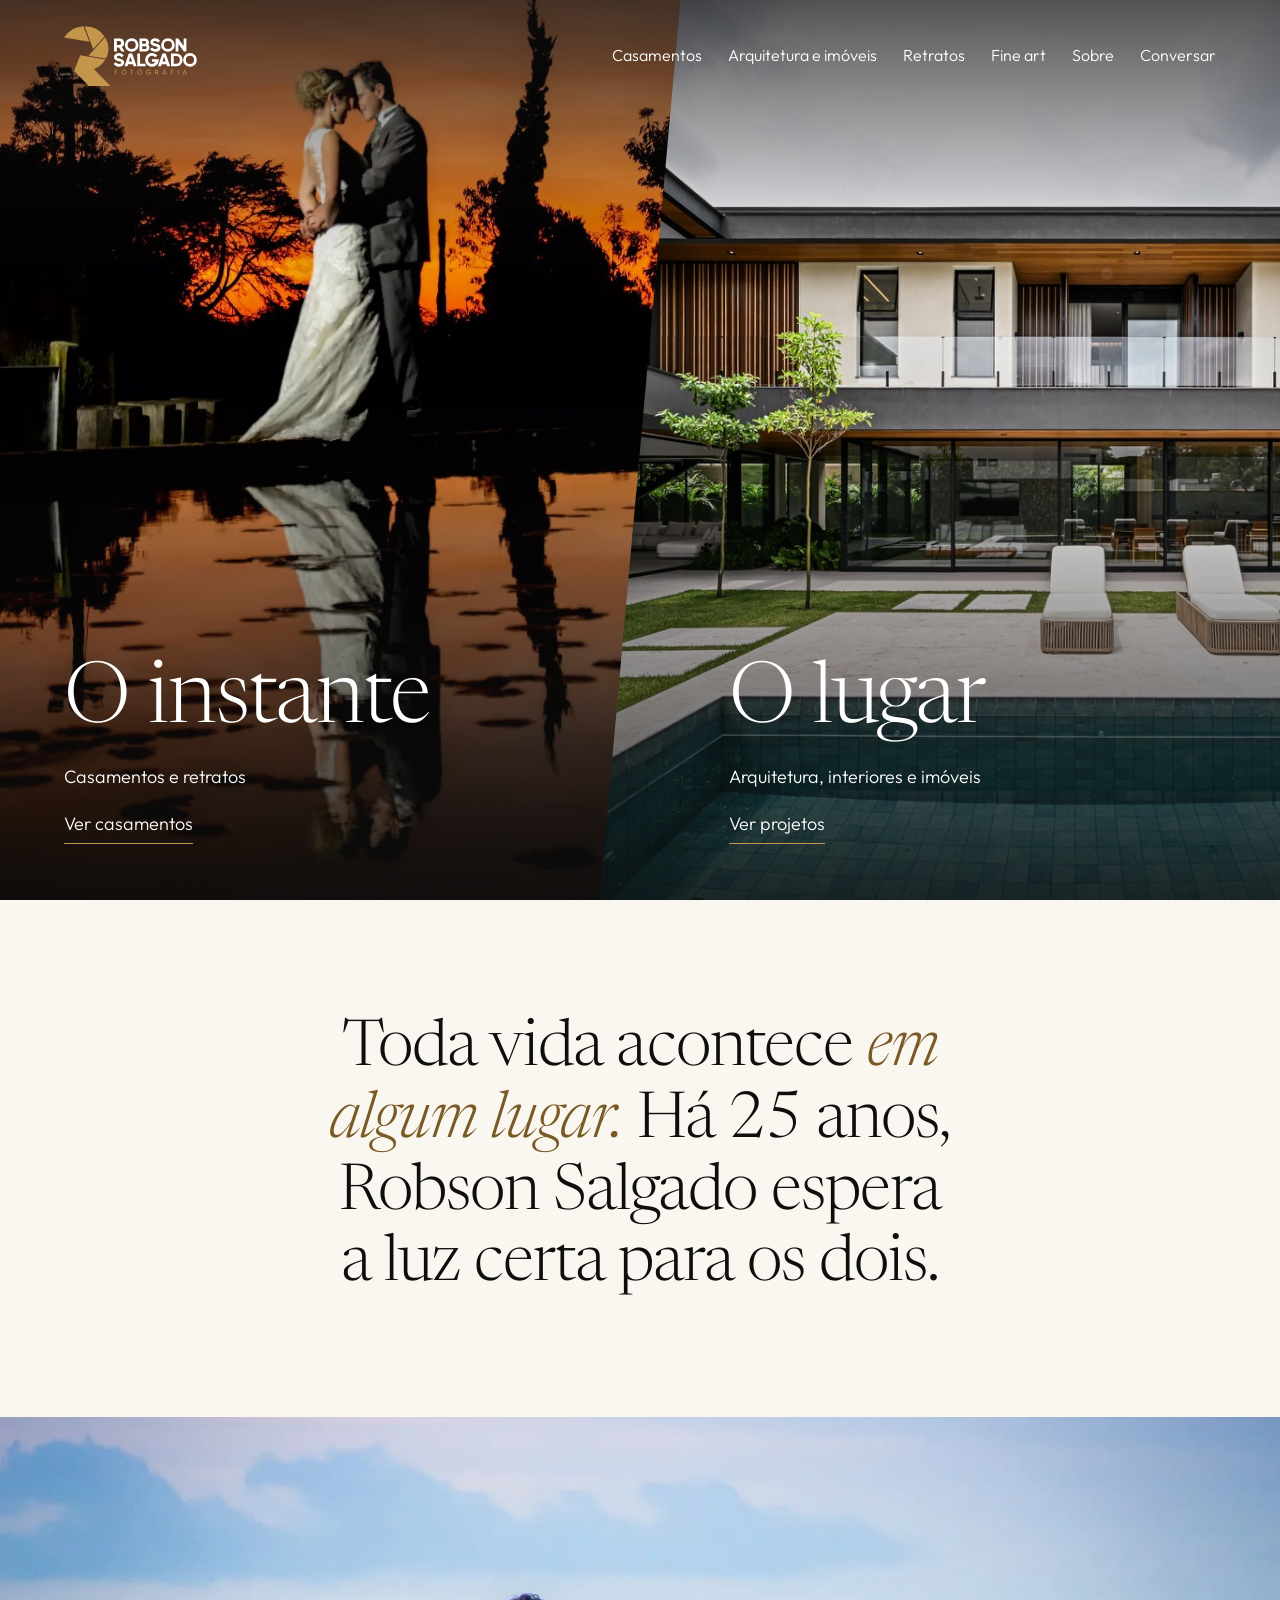
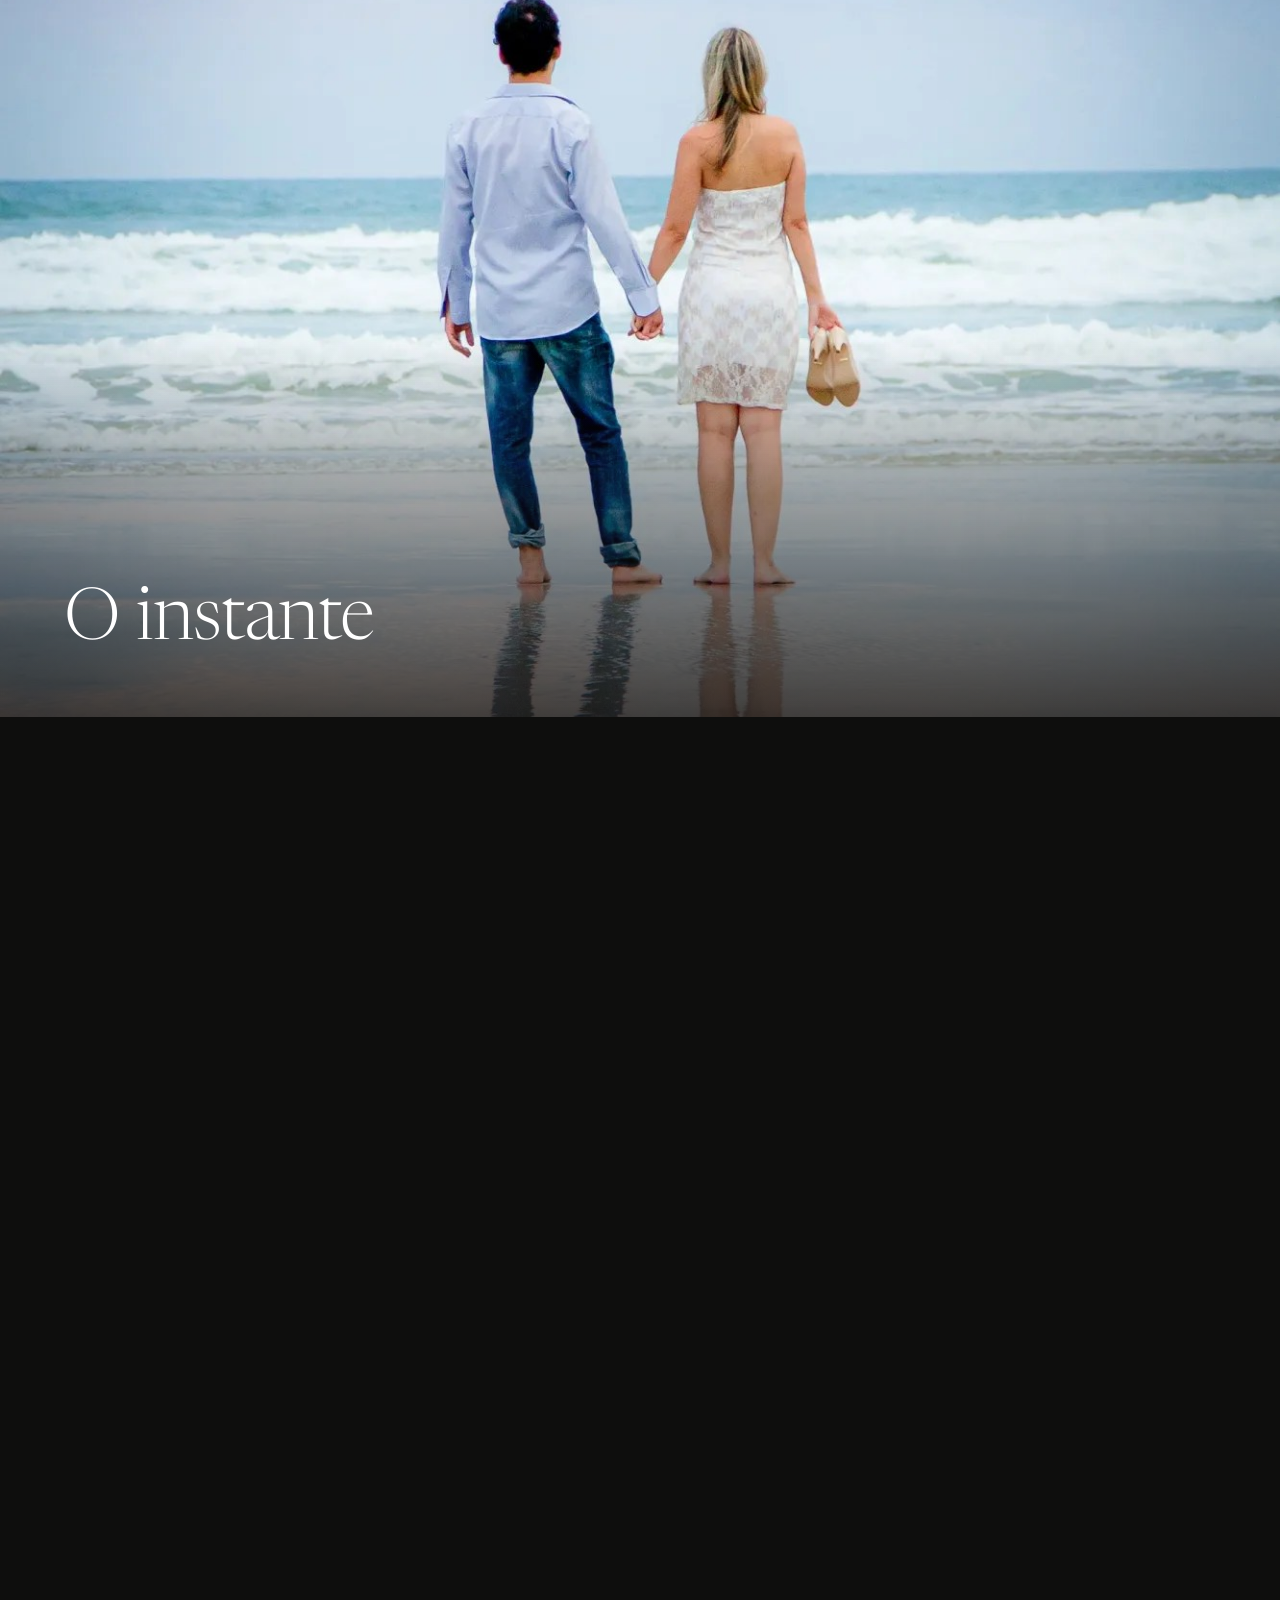
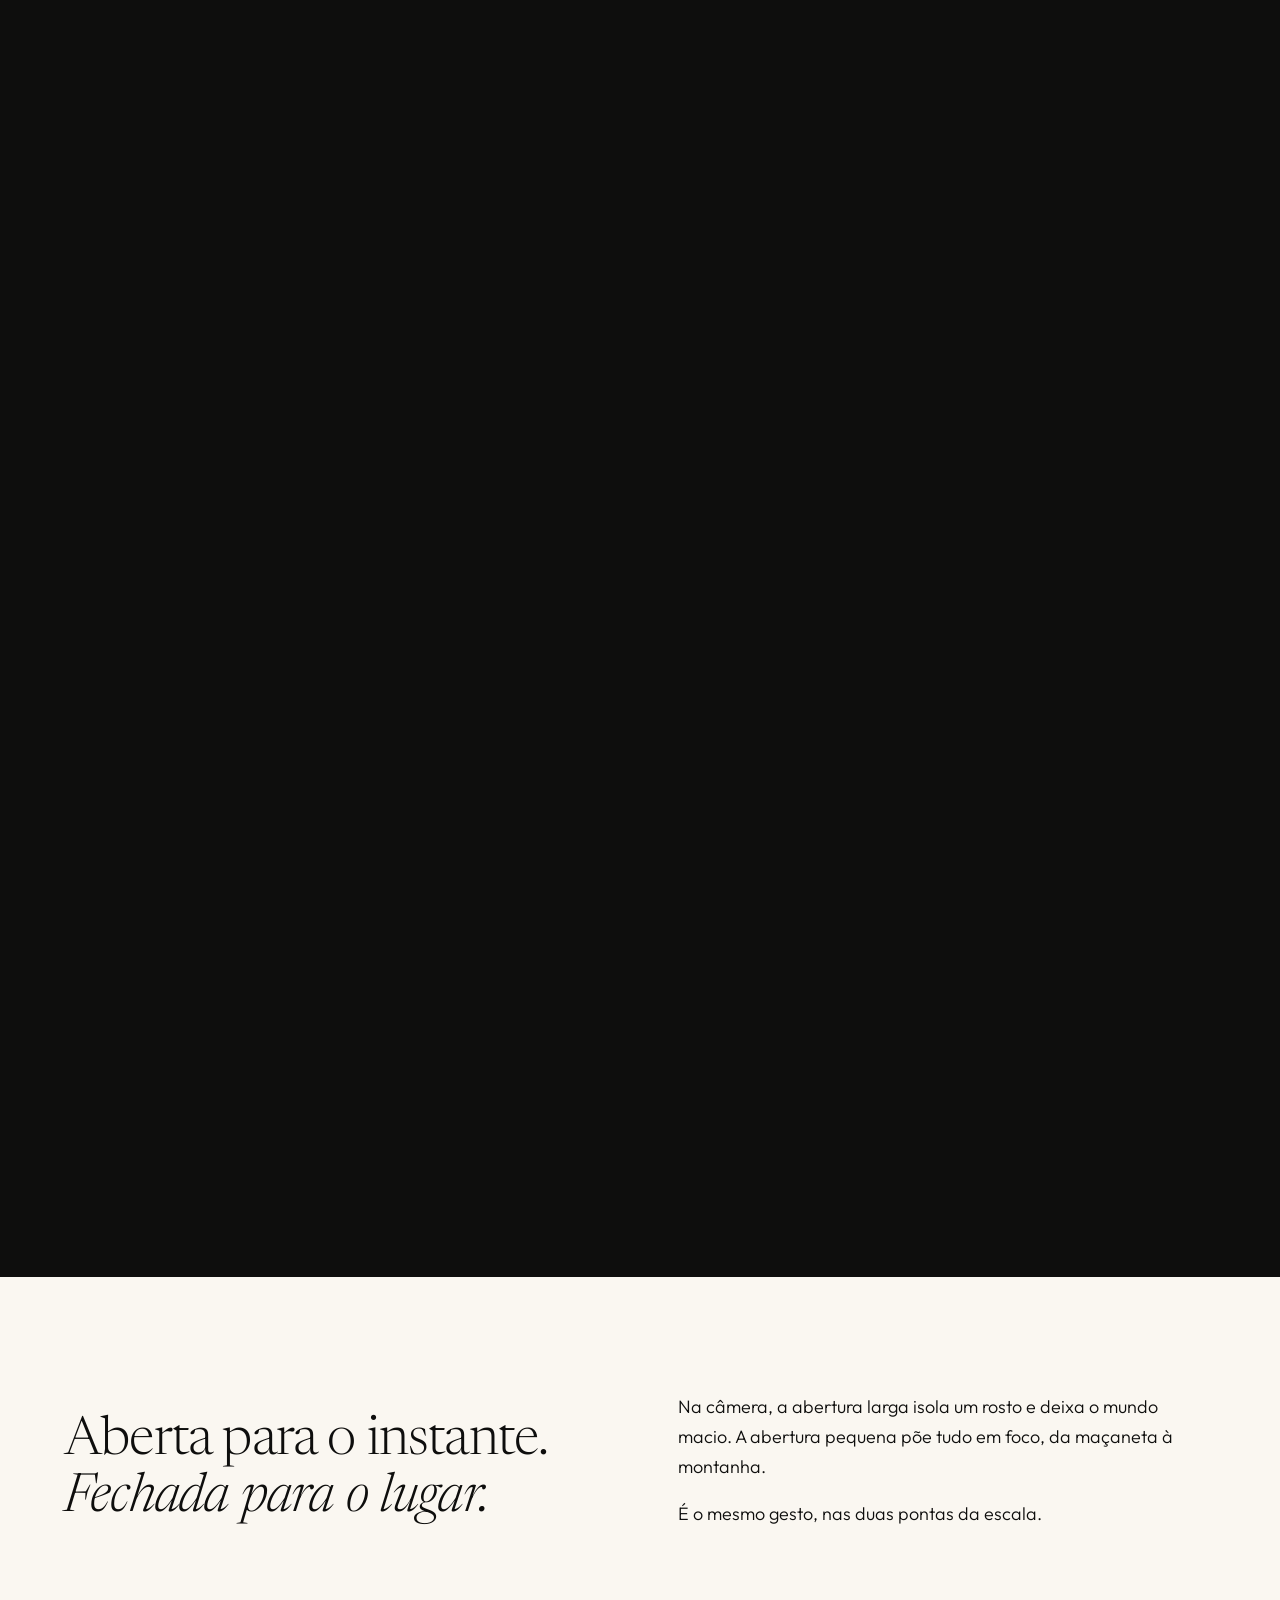
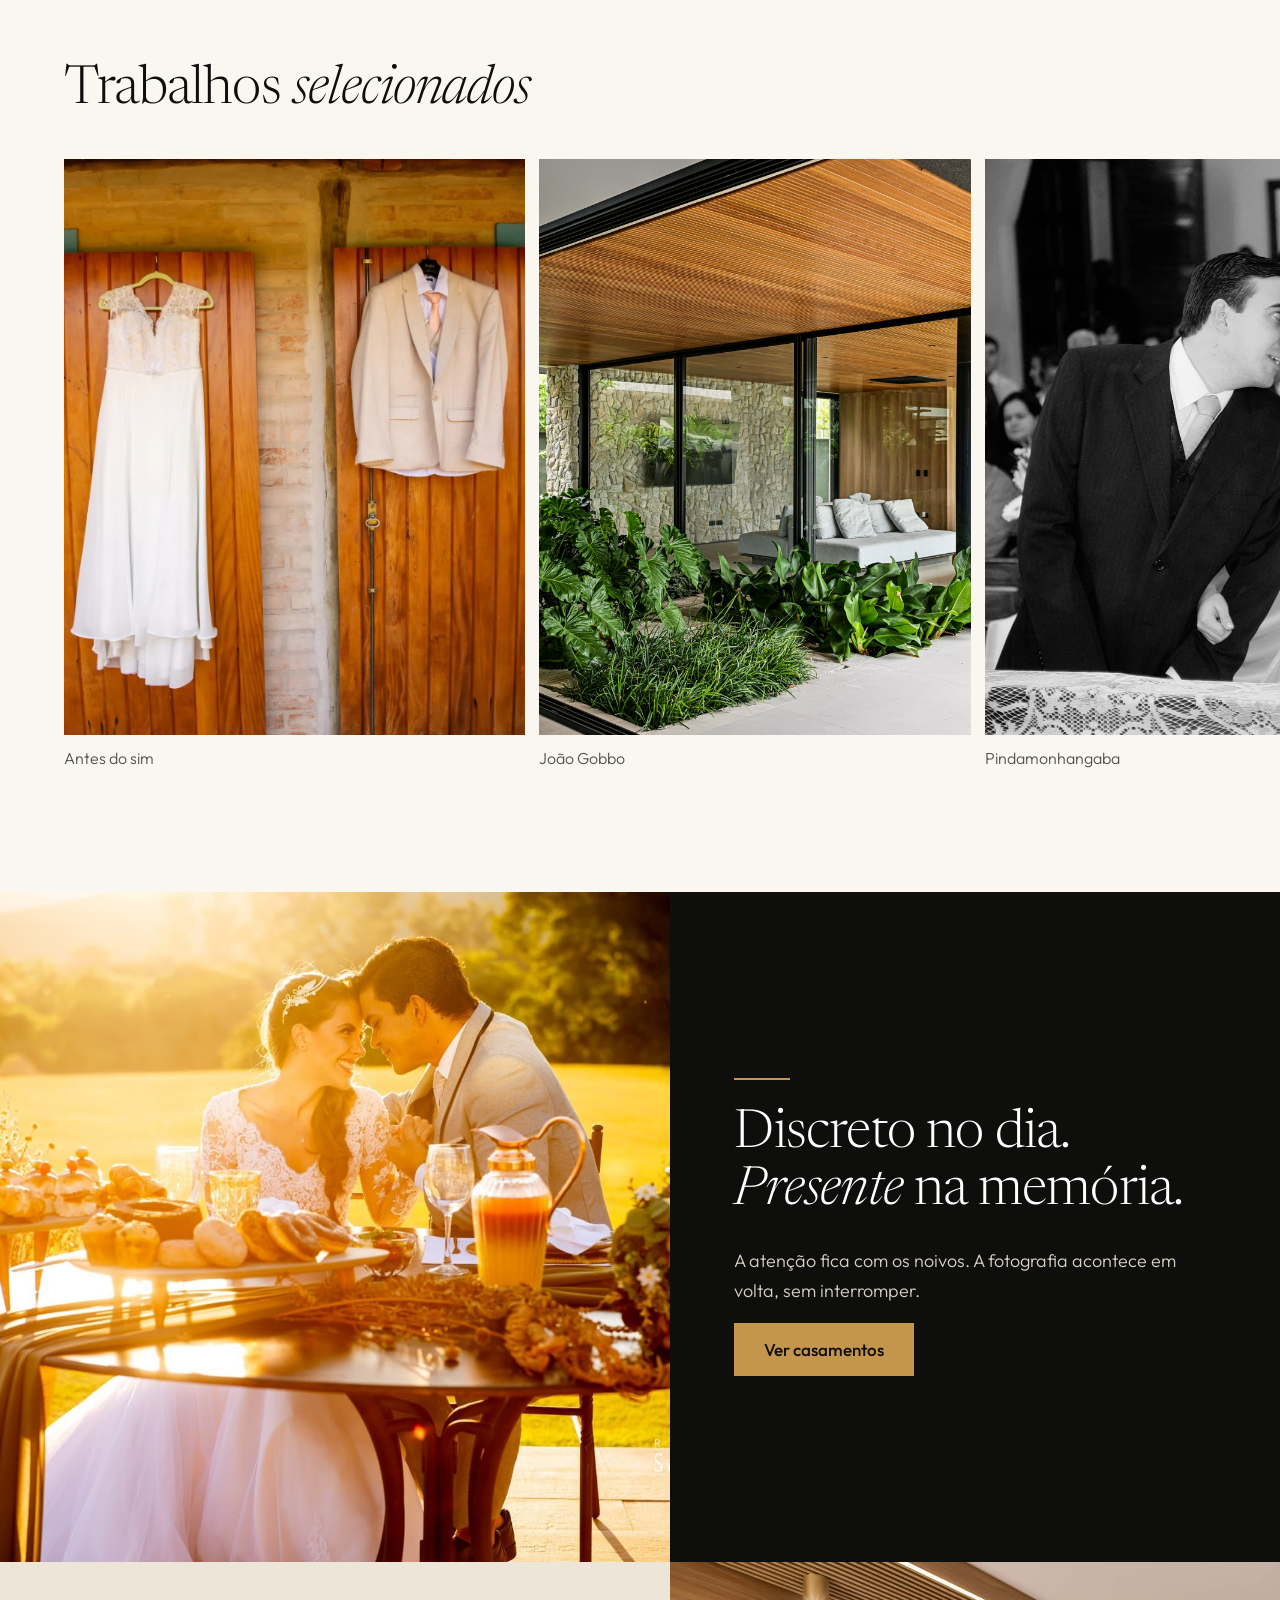
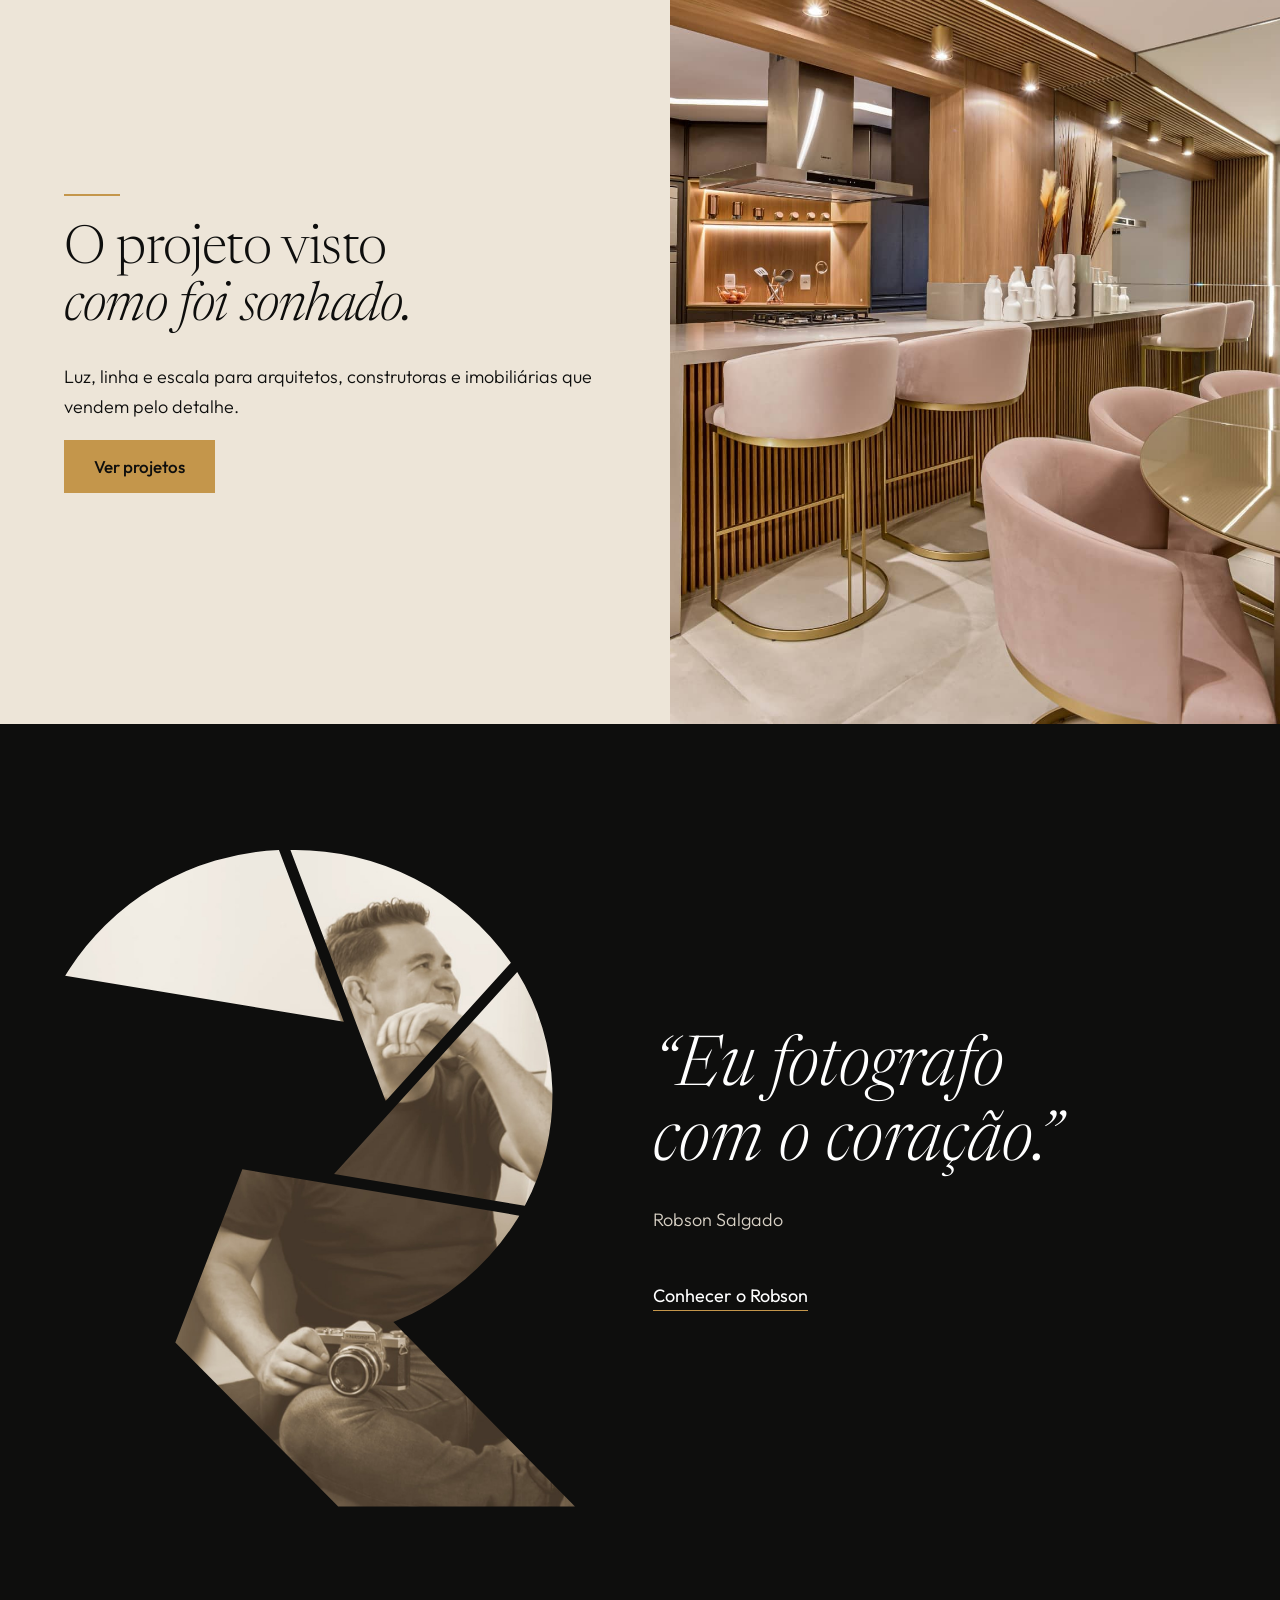
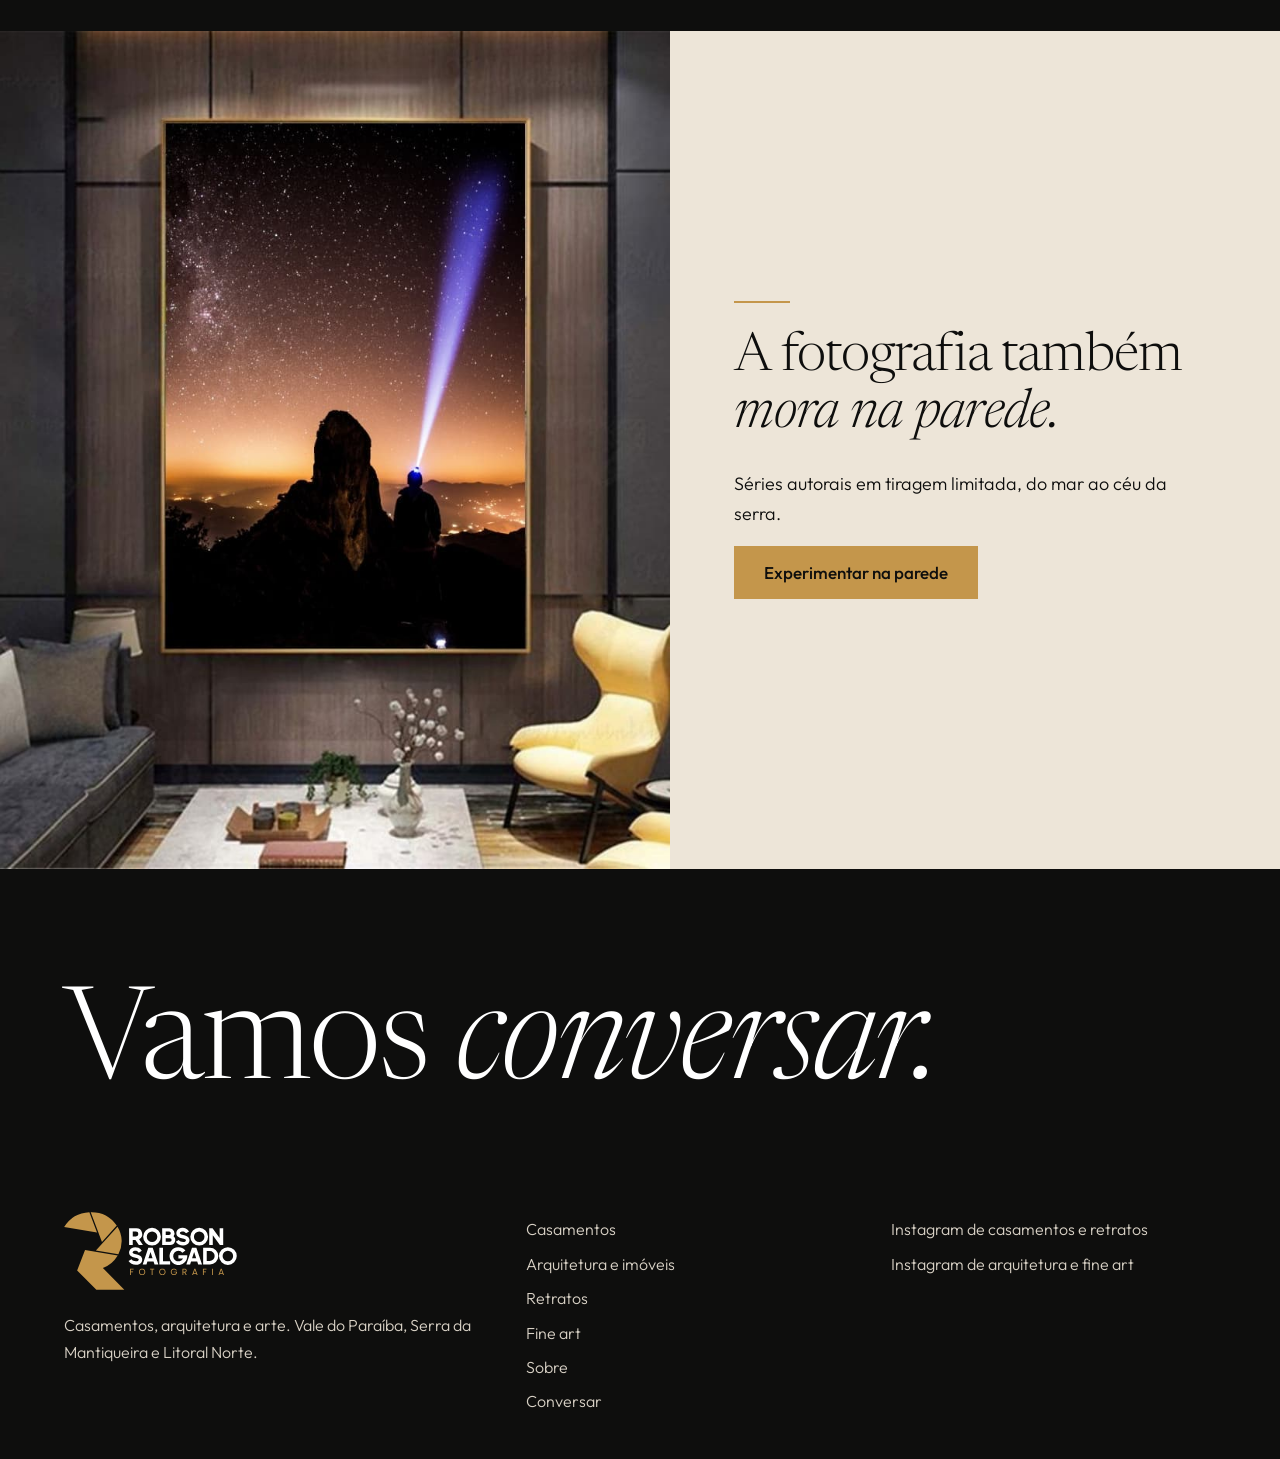
==== commit 5f38ccdb: "Frase unica acompanha a abertura Co-Authored-By: Claude Opus 5.5 <noreply@anthropic.com>" ====
--- a/index.html
+++ b/index.html
@@ -1,9 +1,9 @@
-<!doctype html><html lang="pt-BR"><head><meta charset="utf-8"><meta name="viewport" content="width=device-width,initial-scale=1"><meta name="robots" content="noindex,nofollow"><meta property="og:title" content="Robson Salgado Fotografia"><meta property="og:description" content="Casamentos e arquitetura de alto padrão no Vale do Paraíba."><meta property="og:type" content="website"><meta property="og:image" content="https://preterconsultoria-svg.github.io/robson-salgado/assets/link.jpg"><meta property="og:image:width" content="1200"><meta property="og:image:height" content="630"><meta name="twitter:card" content="summary_large_image"><meta name="theme-color" content="#0E0E0D"><title>Robson Salgado Fotografia</title><meta name="description" content="Casamentos e arquitetura de alto padrão no Vale do Paraíba."><link rel="icon" href="assets/favicon.svg"><link href="https://fonts.googleapis.com/css2?family=Newsreader:ital,opsz,wght@0,6..72,300;0,6..72,400;1,6..72,300;1,6..72,400&family=Outfit:wght@300;400;500&display=swap" rel="stylesheet"><link rel="stylesheet" href="assets/site.css"><link rel="stylesheet" href="assets/site2.css"><script>document.documentElement.classList.add('js');if(/parado/.test(location.search)||matchMedia('(prefers-reduced-motion:reduce)').matches)document.documentElement.classList.add('parado')</script></head><body class=""><div class="intro" aria-hidden="true"><svg viewBox="16 42 298 384" aria-hidden="true"><path d="M141.1 43.1L178.9 143.1L16.7 116.3A153 153 0 0 1 141.1 43.1Z"/><path d="M147.8 43.1A153 153 0 0 1 276.1 108.7L203.2 189.2Z"/><path d="M279.8 114.1A136.3 136.3 0 0 1 284.2 250.2L173.2 231.7Z"/><path d="M119.8 228.9L281 255.9A148 148 0 0 1 207.7 317.8L313.4 425.2H175.6L80.8 329.7Z"/></svg></div>
+<!doctype html><html lang="pt-BR"><head><meta charset="utf-8"><meta name="viewport" content="width=device-width,initial-scale=1"><meta name="robots" content="noindex,nofollow"><meta property="og:title" content="Robson Salgado Fotografia"><meta property="og:description" content="Casamentos e arquitetura de alto padrão no Vale do Paraíba."><meta property="og:type" content="website"><meta property="og:image" content="https://preterconsultoria-svg.github.io/robson-salgado/assets/link.jpg"><meta property="og:image:width" content="1200"><meta property="og:image:height" content="630"><meta name="twitter:card" content="summary_large_image"><meta name="theme-color" content="#0E0E0D"><title>Robson Salgado Fotografia</title><meta name="description" content="Casamentos e arquitetura de alto padrão no Vale do Paraíba."><link rel="icon" href="assets/favicon.svg"><link href="https://fonts.googleapis.com/css2?family=Newsreader:ital,opsz,wght@0,6..72,300;0,6..72,400;1,6..72,300;1,6..72,400&family=Outfit:wght@300;400;500&display=swap" rel="stylesheet"><link rel="stylesheet" href="assets/site.css"><link rel="stylesheet" href="assets/site2.css?v=4"><script>document.documentElement.classList.add('js');if(/parado/.test(location.search)||matchMedia('(prefers-reduced-motion:reduce)').matches)document.documentElement.classList.add('parado')</script></head><body class=""><div class="intro" aria-hidden="true"><svg viewBox="16 42 298 384" aria-hidden="true"><path d="M141.1 43.1L178.9 143.1L16.7 116.3A153 153 0 0 1 141.1 43.1Z"/><path d="M147.8 43.1A153 153 0 0 1 276.1 108.7L203.2 189.2Z"/><path d="M279.8 114.1A136.3 136.3 0 0 1 284.2 250.2L173.2 231.7Z"/><path d="M119.8 228.9L281 255.9A148 148 0 0 1 207.7 317.8L313.4 425.2H175.6L80.8 329.7Z"/></svg></div>
 <header class="topo"><a href="index.html"><img src="assets/logo-negativo.svg" alt="Robson Salgado Fotografia, início"></a><button class="abre" aria-expanded="false">Menu</button><nav><a href="casamentos.html">Casamentos</a><a href="arquitetura.html">Arquitetura e imóveis</a><a href="retratos.html">Retratos</a><a href="fine-art.html">Fine art</a><a href="sobre.html">Sobre</a><a href="contato.html">Conversar</a></nav></header>
 <main>
 <section class="duas"><a href="casamentos.html"><img src="assets/fotos/s82.jpg" alt="Noivos refletidos no lago ao entardecer" style="object-position:38% 50%"><div><h1>O instante</h1><p>Casamentos e retratos</p><span>Ver casamentos</span></div></a><a href="arquitetura.html"><img src="assets/fotos/a6.jpg" alt="Casa contemporânea com piscina" style="object-position:30% 50%"><div><h2>O lugar</h2><p>Arquitetura, interiores e imóveis</p><span>Ver projetos</span></div></a></section>
 <section class="sec manif"><p>Toda vida acontece <em>em algum lugar.</em> Há 25 anos, Robson Salgado espera a luz certa para os dois.</p></section>
-<section class="diaf" aria-label="Do instante ao lugar"><div class="palco"><img class="lugar" src="assets/fotos/a6.jpg" alt="Casa contemporânea com piscina"><div class="furo"><img src="assets/fotos/s35.jpg" alt="Casal de mãos dadas na praia"></div><div class="legs"><p>O instante.</p><p>O instante <em>encontra o lugar.</em></p><p>O lugar.</p></div></div></section>
+<section class="diaf" aria-label="Do instante ao lugar"><div class="palco"><img class="lugar" src="assets/fotos/a6.jpg" alt="Casa contemporânea com piscina"><div class="furo"><img src="assets/fotos/s35.jpg" alt="Casal de mãos dadas na praia"></div><p class="legs"><span>O instante</span> <span><em>encontra</em></span> <span>o lugar.</span></p></div></section>
 <section class="sec par"><h2>Aberta para o instante. <em>Fechada para o lugar.</em></h2><div><p>Na câmera, a abertura larga isola um rosto e deixa o mundo macio. A abertura pequena põe tudo em foco, da maçaneta à montanha.</p><p>É o mesmo gesto, nas duas pontas da escala.</p></div></section>
 <section class="sel"><h2>Trabalhos <em>selecionados</em></h2><div class="faixa" tabindex="0" aria-label="Trabalhos selecionados, role para o lado"><a href="casamentos.html"><img src="assets/fotos/s76.jpg" alt="Vestido e paletó na porta" loading="lazy" style="aspect-ratio:1080/1350;"><span>Antes do sim</span></a><a href="arquitetura.html"><img src="assets/fotos/a7.jpg" alt="Varanda com jardim" loading="lazy" style="aspect-ratio:1440/1920;"><span>João Gobbo</span></a><a href="casamentos.html"><img src="assets/fotos/s107.jpg" alt="Noivos no altar" loading="lazy" style="aspect-ratio:1080/1080;"><span>Pindamonhangaba</span></a><a href="arquitetura.html"><img src="assets/fotos/a53.jpg" alt="Banheira com vista" loading="lazy" style="aspect-ratio:1080/720;"><span>Lara Amado</span></a><a href="retratos.html"><img src="assets/fotos/s0.jpg" alt="Retrato em preto e branco" loading="lazy" style="aspect-ratio:1080/1350;"><span>Retrato</span></a><a href="arquitetura.html"><img src="assets/fotos/a83.jpg" alt="Escada suspensa" loading="lazy" style="aspect-ratio:1080/1350;"><span>Laire Designer</span></a><a href="casamentos.html"><img src="assets/fotos/s101.jpg" alt="Noivos ao pôr do sol" loading="lazy" style="aspect-ratio:1080/1080;"><span>Amantikir</span></a><a href="arquitetura.html"><img src="assets/fotos/a75.jpg" alt="Sala de jantar" loading="lazy" style="aspect-ratio:1080/1080;"><span>Sala de jantar</span></a><a href="fine-art.html"><img src="assets/fotos/a34.jpg" alt="Nascer do sol no mar" loading="lazy" style="aspect-ratio:1280/1920;"><span>Fine art</span></a></div></section>
 <section class="sangra noite"><img src="assets/fotos/s83.jpg" alt="Noivos à mesa sob a luz dourada"><div><i class="fio"></i><h2>Discreto no dia. <em>Presente</em> na memória.</h2><p style="margin-top:26px">A atenção fica com os noivos. A fotografia acontece em volta, sem interromper.</p><a class="bt" href="casamentos.html">Ver casamentos</a></div></section>
@@ -11,4 +11,4 @@
 <section class="marca noite"><svg class="janela" viewBox="16 42 298 384" role="img" aria-label="Robson Salgado com a câmera, dentro do símbolo da marca"><clipPath id="j1"><path d="M141.1 43.1L178.9 143.1L16.7 116.3A153 153 0 0 1 141.1 43.1ZM147.8 43.1A153 153 0 0 1 276.1 108.7L203.2 189.2ZM279.8 114.1A136.3 136.3 0 0 1 284.2 250.2L173.2 231.7ZM119.8 228.9L281 255.9A148 148 0 0 1 207.7 317.8L313.4 425.2H175.6L80.8 329.7Z"/></clipPath><image href="assets/fotos/r.jpg" x="16" y="42" width="298" height="384" preserveAspectRatio="xMidYMid slice" clip-path="url(#j1)"/></svg><blockquote>“Eu fotografo com o coração.”<p>Robson Salgado</p><a class="lk" href="sobre.html">Conhecer o Robson</a></blockquote></section>
 <section class="sangra areia"><img src="assets/fotos/a56.jpg" alt="Obra fine art em sala de estar"><div><i class="fio"></i><h2>A fotografia também <em>mora na parede.</em></h2><p style="margin-top:26px">Séries autorais em tiragem limitada, do mar ao céu da serra.</p><a class="bt" href="fine-art.html">Experimentar na parede</a></div></section></main>
 <footer class="pe2"><a class="conv" href="contato.html">Vamos <em>conversar.</em></a><div class="pe"><div><img src="assets/logo-negativo.svg" alt="Robson Salgado Fotografia"><p style="margin-top:22px">Casamentos, arquitetura e arte. Vale do Paraíba, Serra da Mantiqueira e Litoral Norte.</p></div><div><a href="casamentos.html">Casamentos</a><a href="arquitetura.html">Arquitetura e imóveis</a><a href="retratos.html">Retratos</a><a href="fine-art.html">Fine art</a><a href="sobre.html">Sobre</a><a href="contato.html">Conversar</a></div><div><a data-ig="instagramStudio" href="#">Instagram de casamentos e retratos</a><a data-ig="instagramArq" href="#">Instagram de arquitetura e fine art</a></div></div></footer>
-<script src="config.js"></script><script src="assets/site.js"></script><script src="assets/site2.js"></script></body></html>+<script src="config.js"></script><script src="assets/site.js?v=4"></script><script src="assets/site2.js?v=4"></script></body></html>
--- a/assets/site2.css
+++ b/assets/site2.css
@@ -11,7 +11,7 @@
 .diaf{position:relative;height:340vh;background:#0E0E0D;color:#fff}.parado .diaf{height:100vh}.palco{position:sticky;top:0;height:100vh;height:100svh;min-height:480px;overflow:hidden}.lugar{position:absolute;inset:0;width:100%;height:100%;object-fit:cover;will-change:transform}
 .furo{position:absolute;inset:0;will-change:clip-path}.furo img{position:absolute;left:0;top:0;width:100%;height:auto;max-width:none;transform-origin:0 0;will-change:transform}
 .palco:after{content:"";position:absolute;inset:auto 0 0;height:42%;background:linear-gradient(transparent,rgba(14,14,13,.78));pointer-events:none}
-.legs{position:absolute;z-index:3;left:var(--m);right:var(--m);bottom:56px;display:grid}.legs p{grid-area:1/1;align-self:end;margin:0;max-width:none;font:300 clamp(40px,5.6vw,92px)/1.05 var(--serif);letter-spacing:-.015em;text-wrap:balance;opacity:0}
+.legs{position:absolute;z-index:3;left:var(--m);right:var(--m);bottom:56px;margin:0;max-width:none;font:300 clamp(40px,5.6vw,92px)/1.08 var(--serif);letter-spacing:-.015em}.legs span{display:inline-block}
 .sel{padding:0 0 clamp(70px,8vw,130px)}.sel h2{padding:0 var(--m) 40px}.faixa{display:flex;gap:14px;overflow-x:auto;padding:0 var(--m) 18px;scroll-snap-type:x proximity;scrollbar-color:#C4964B #EDE5D8;scrollbar-width:thin}.faixa a{flex:none;scroll-snap-align:center;text-decoration:none}.faixa img{height:min(64vh,620px);width:auto;max-width:none;transition:filter .4s}.faixa a:hover img{filter:brightness(1.06)}.faixa span{display:block;padding-top:10px;font-size:16px;color:var(--grafite)}
 .marca{display:grid;grid-template-columns:1fr 1.1fr;align-items:center;gap:6vw;padding:clamp(70px,8vw,120px) var(--m)}.janela{height:min(78vh,760px);width:100%}.marca blockquote p{font:300 18px var(--sans);margin-top:26px}.marca .lk{font:400 18px var(--sans);letter-spacing:0}
 .ab{display:block;font:italic 300 30px var(--serif);color:#E3BE82;margin-bottom:10px}
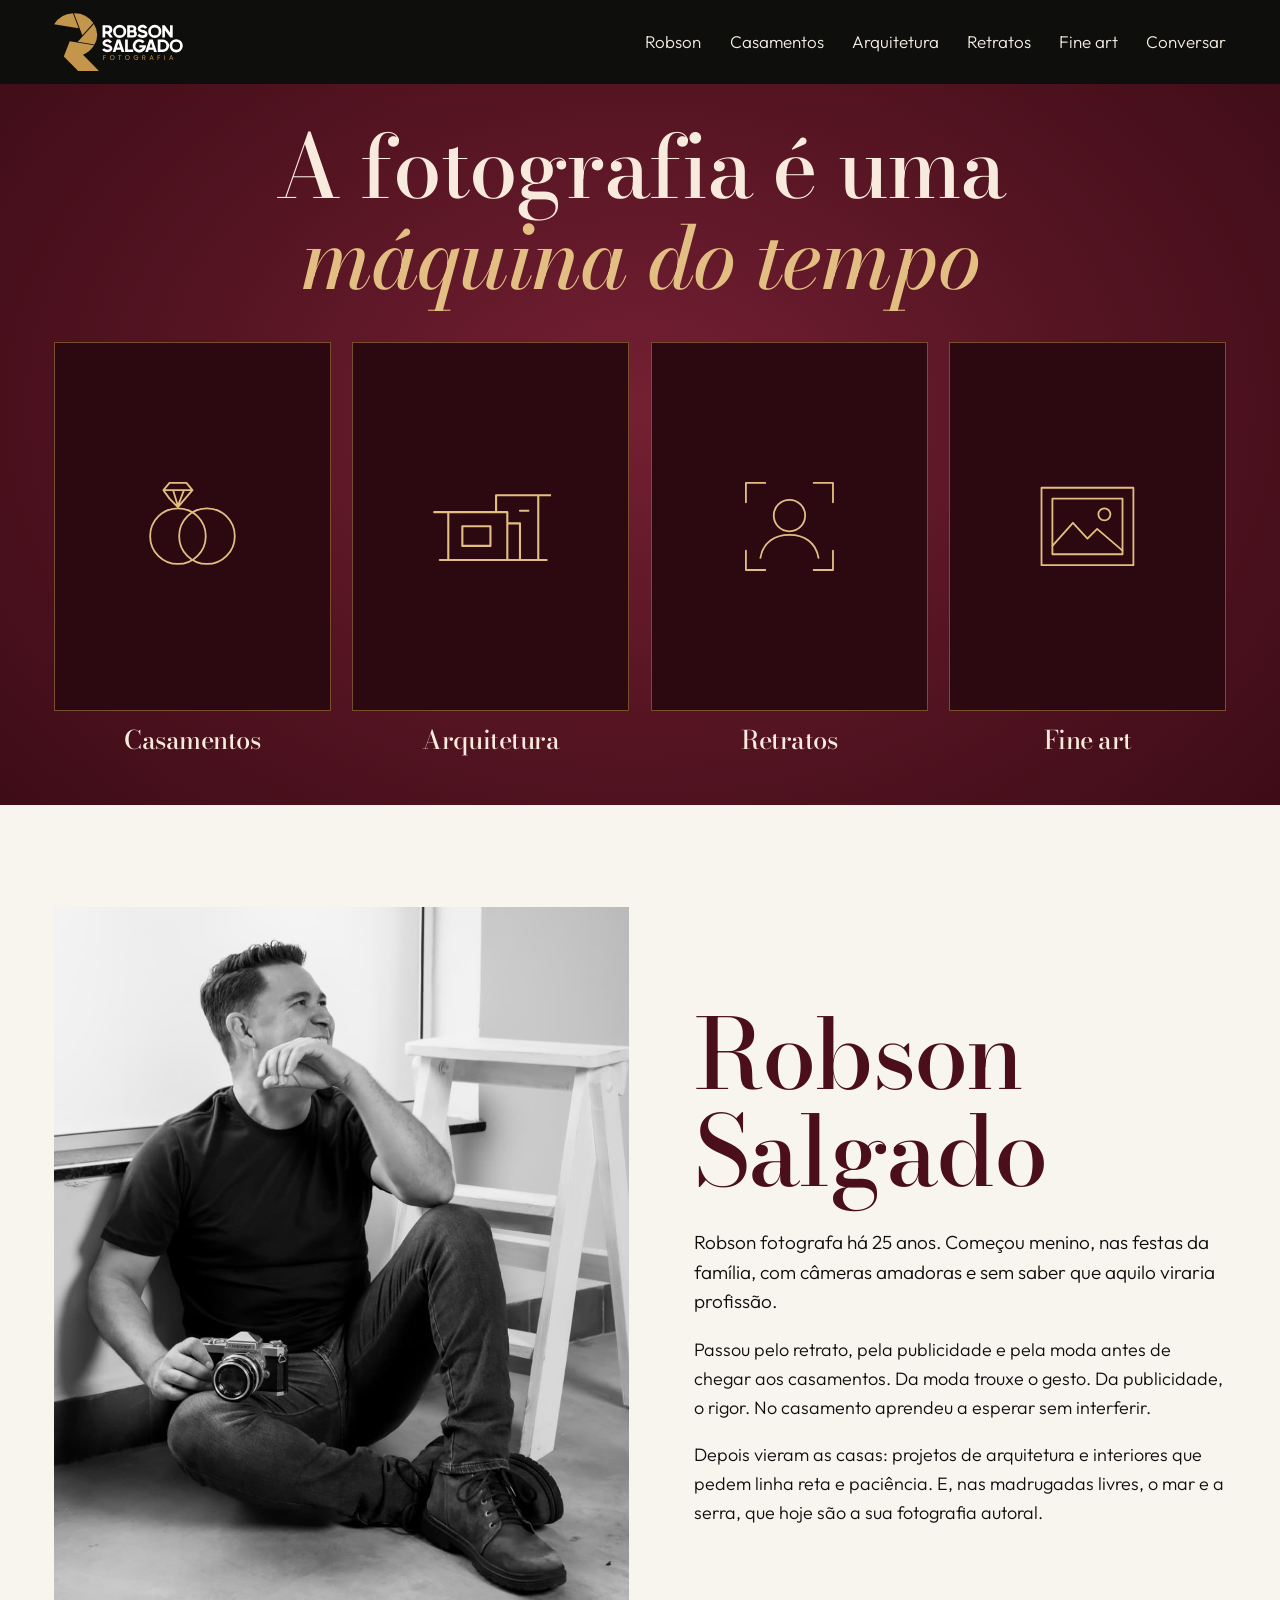
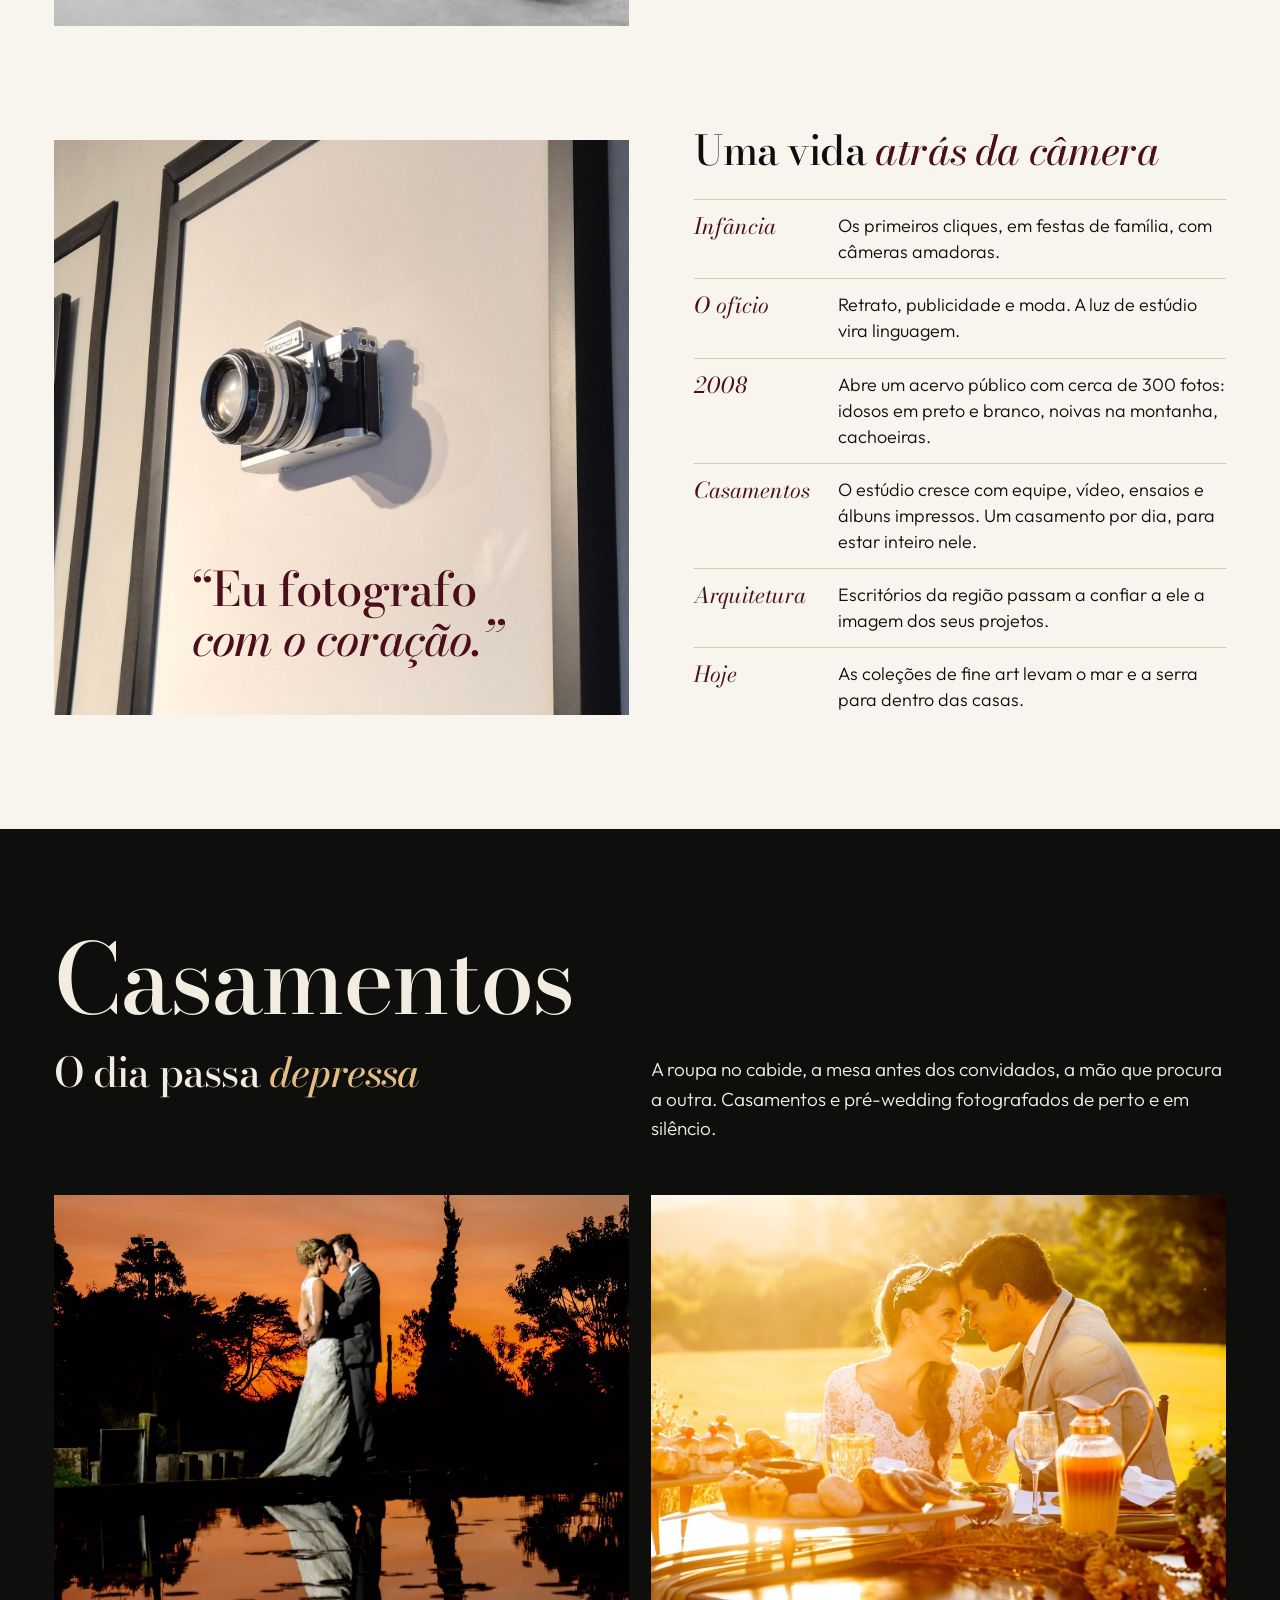
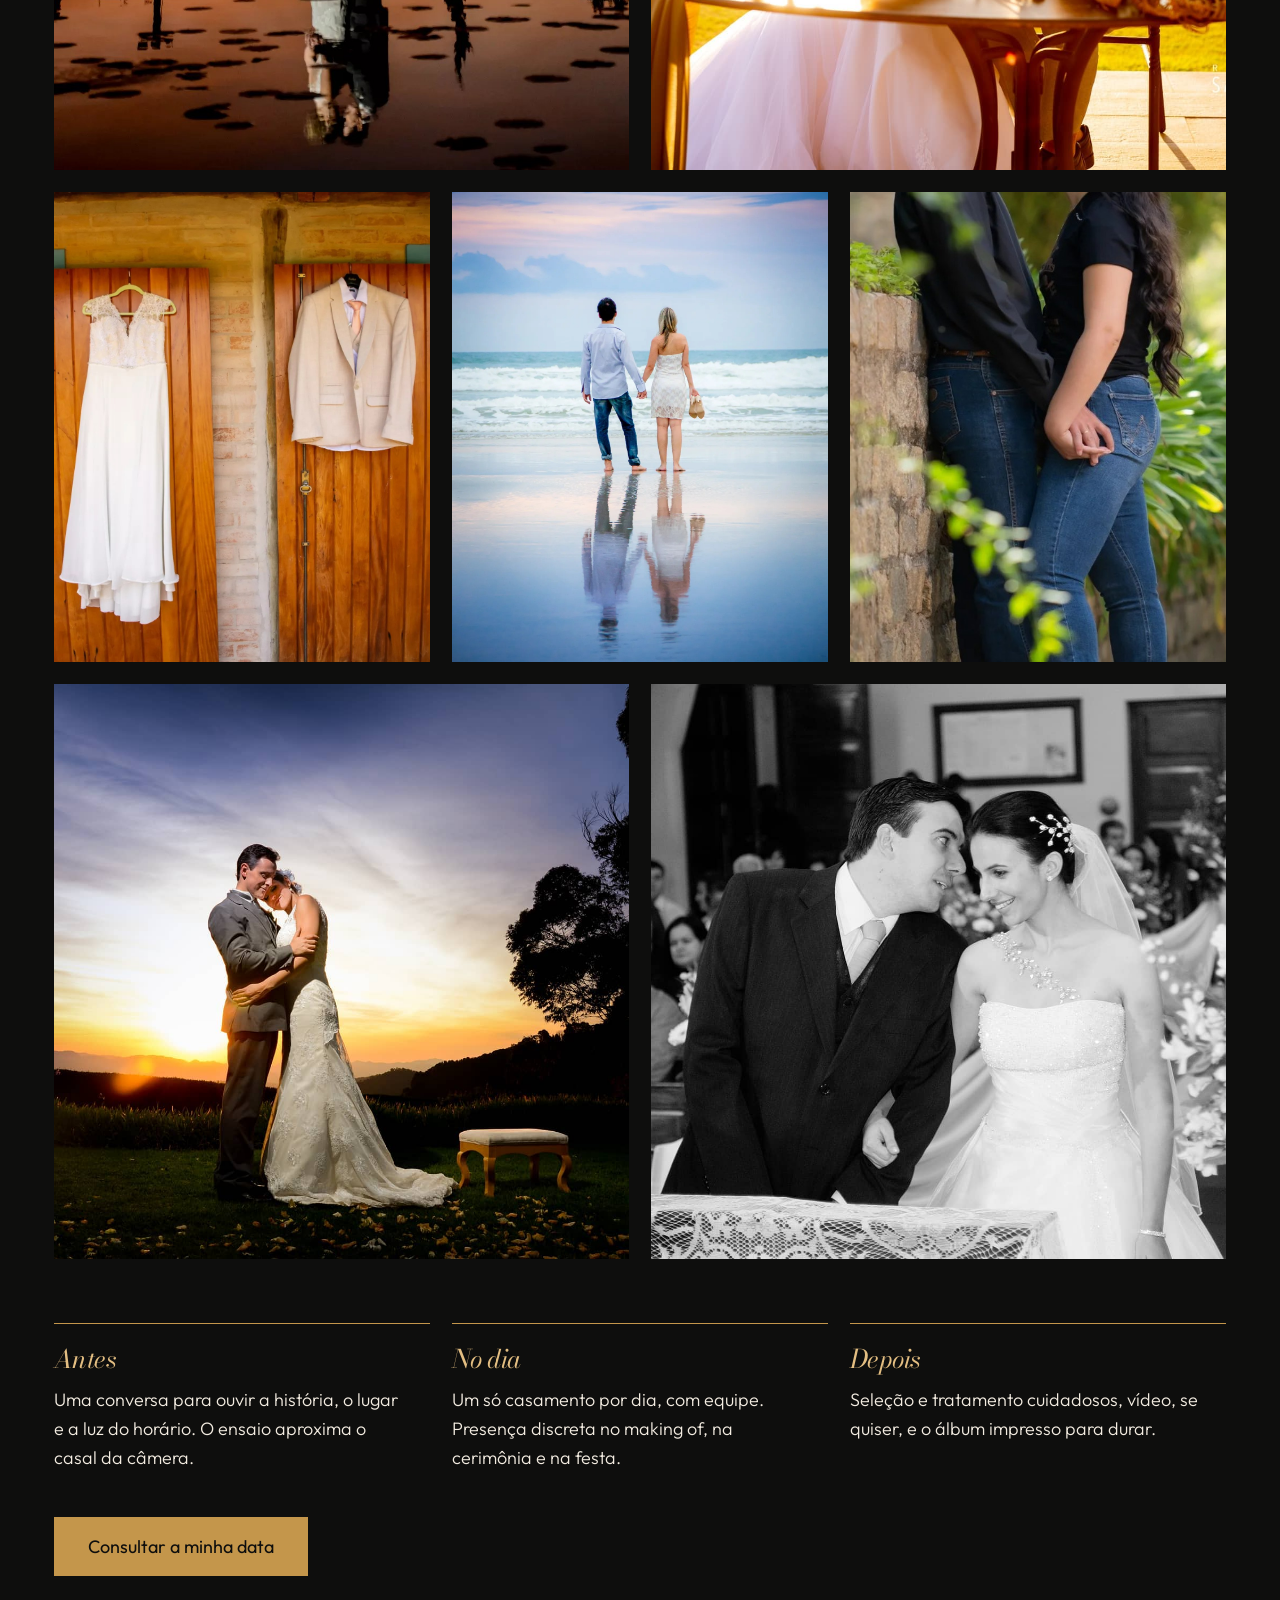
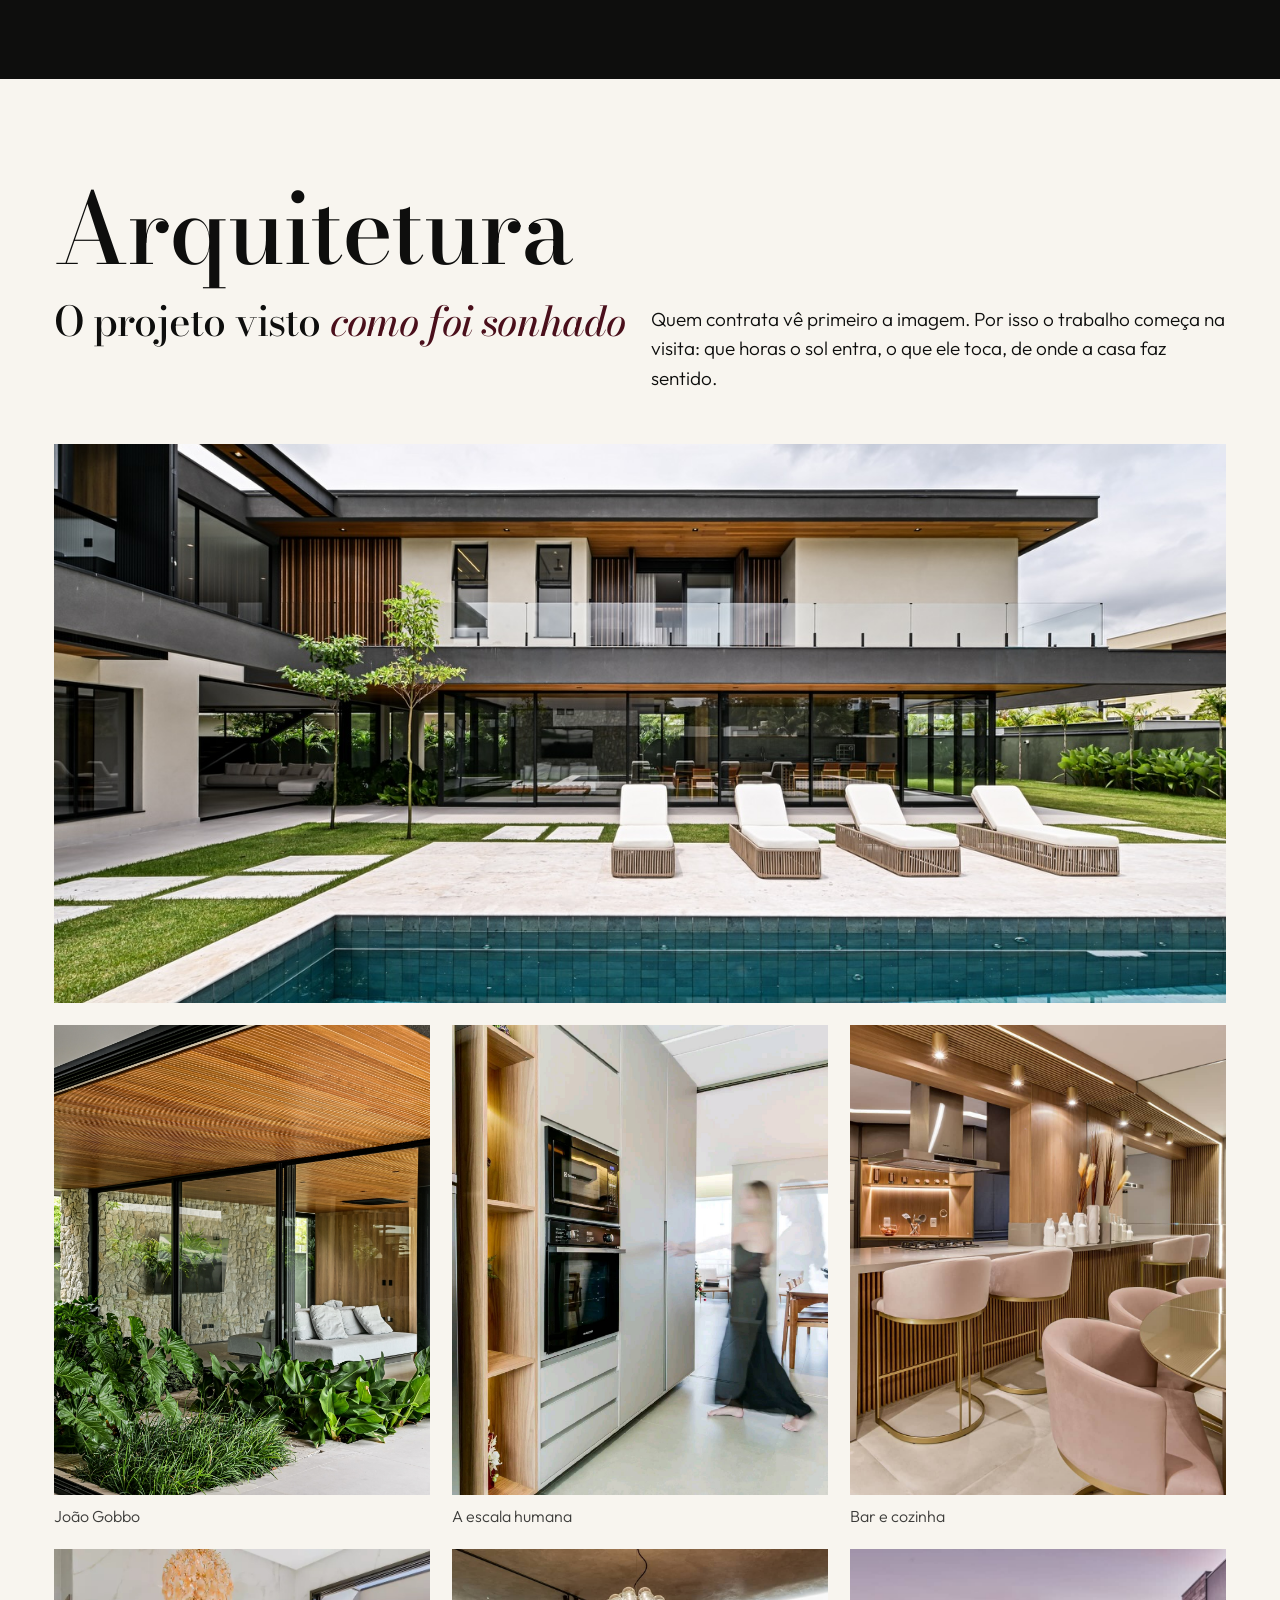
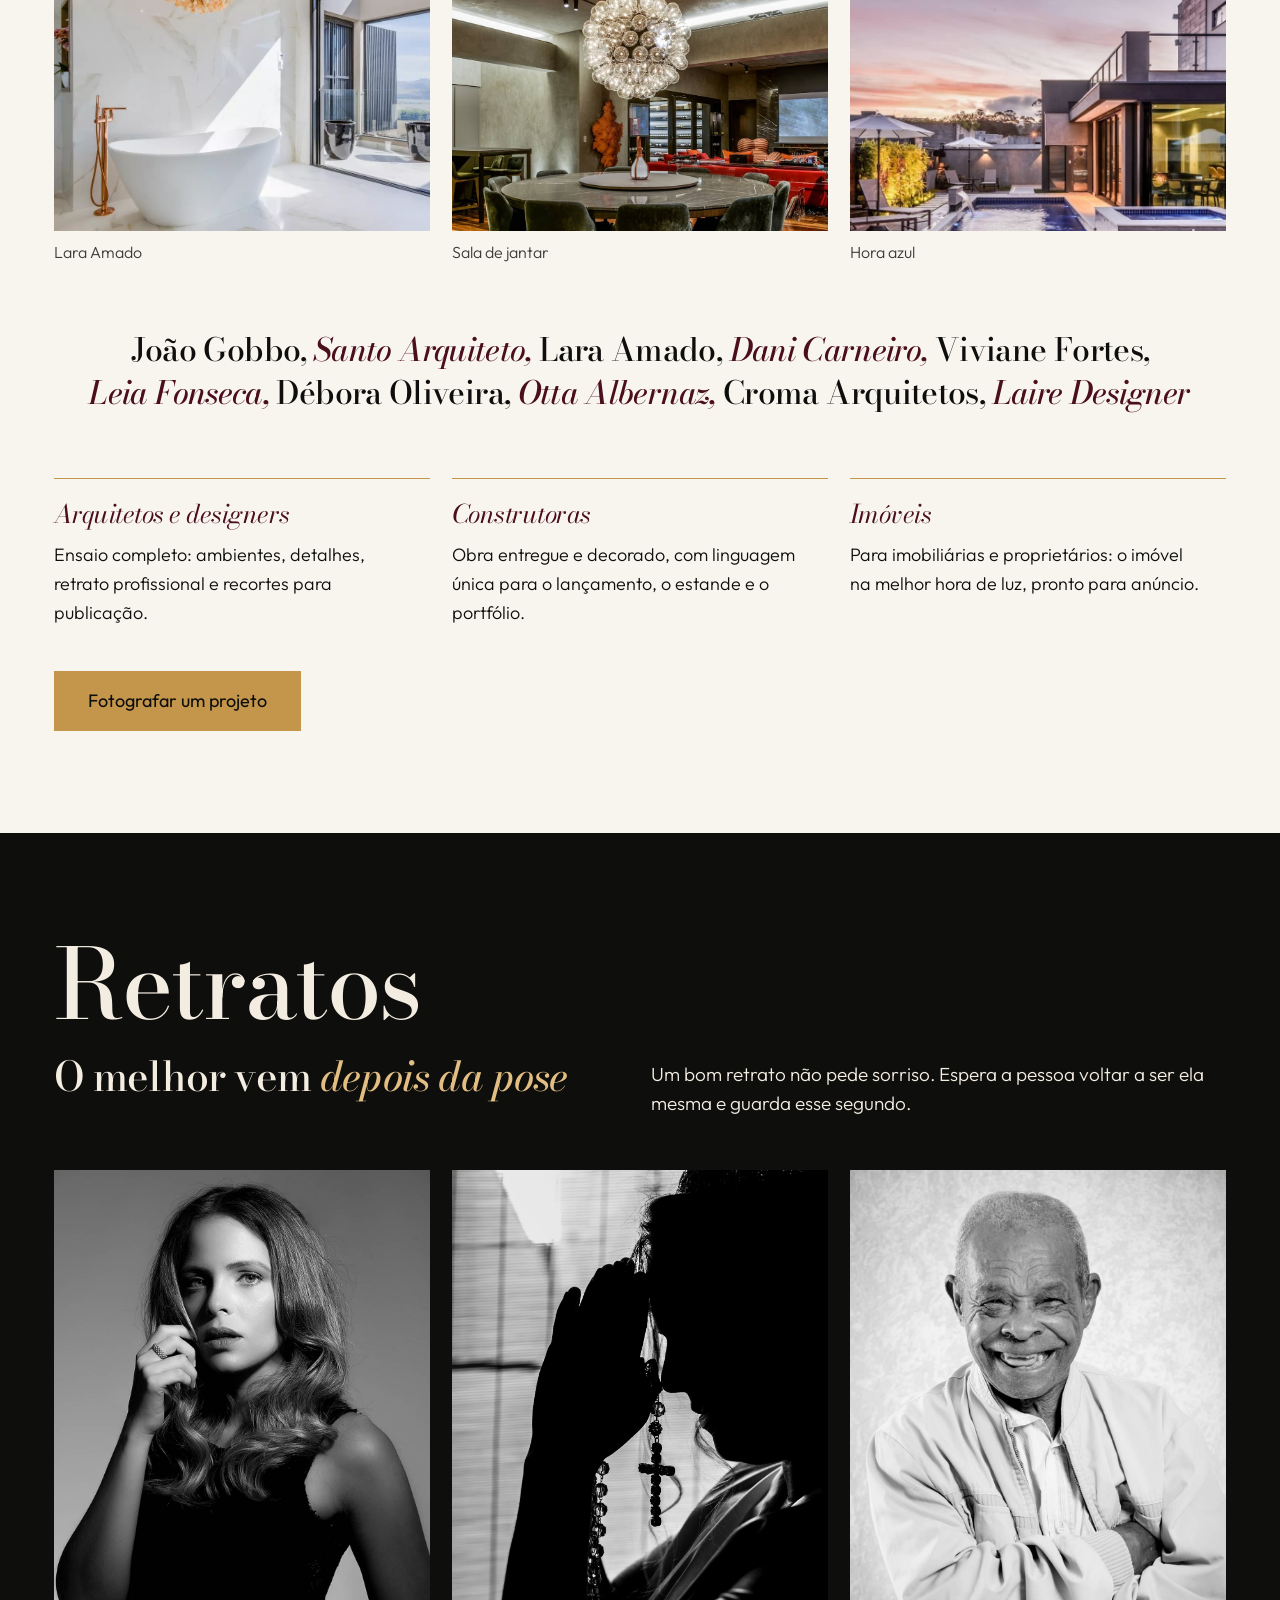
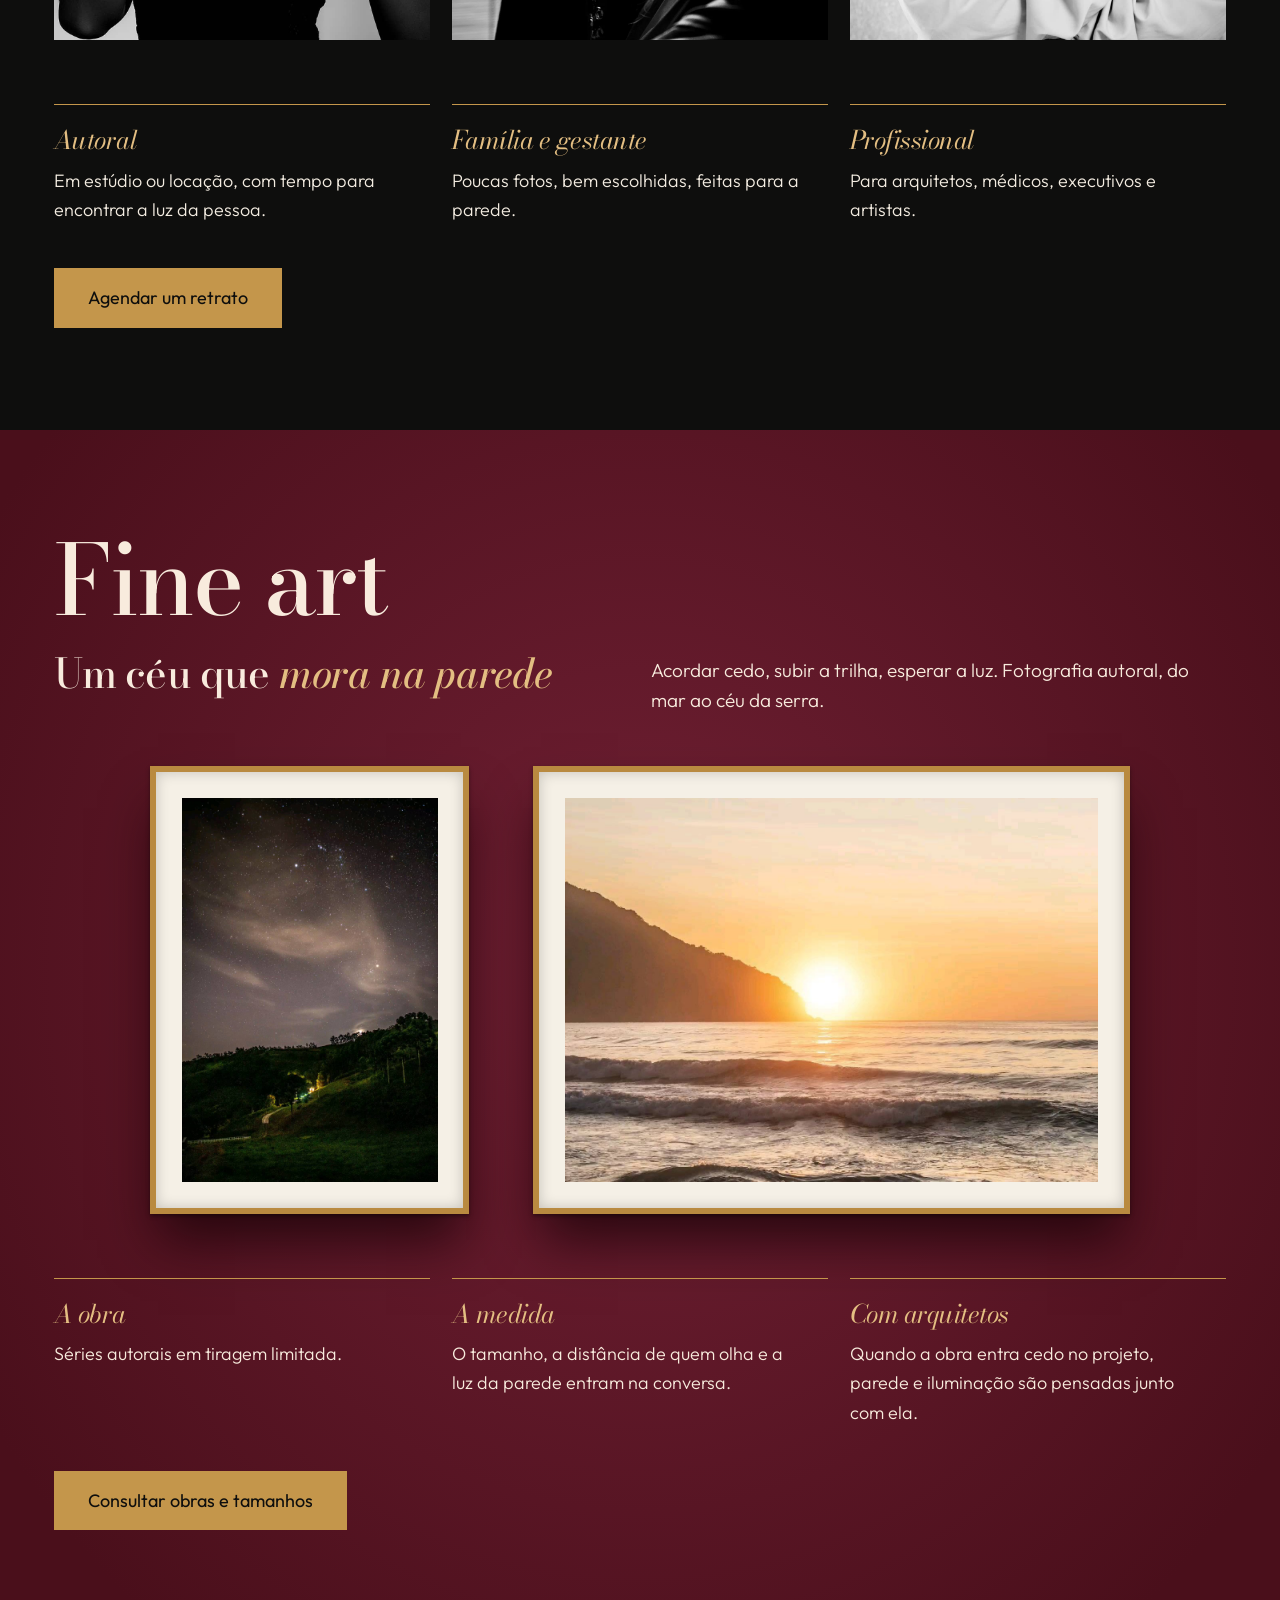
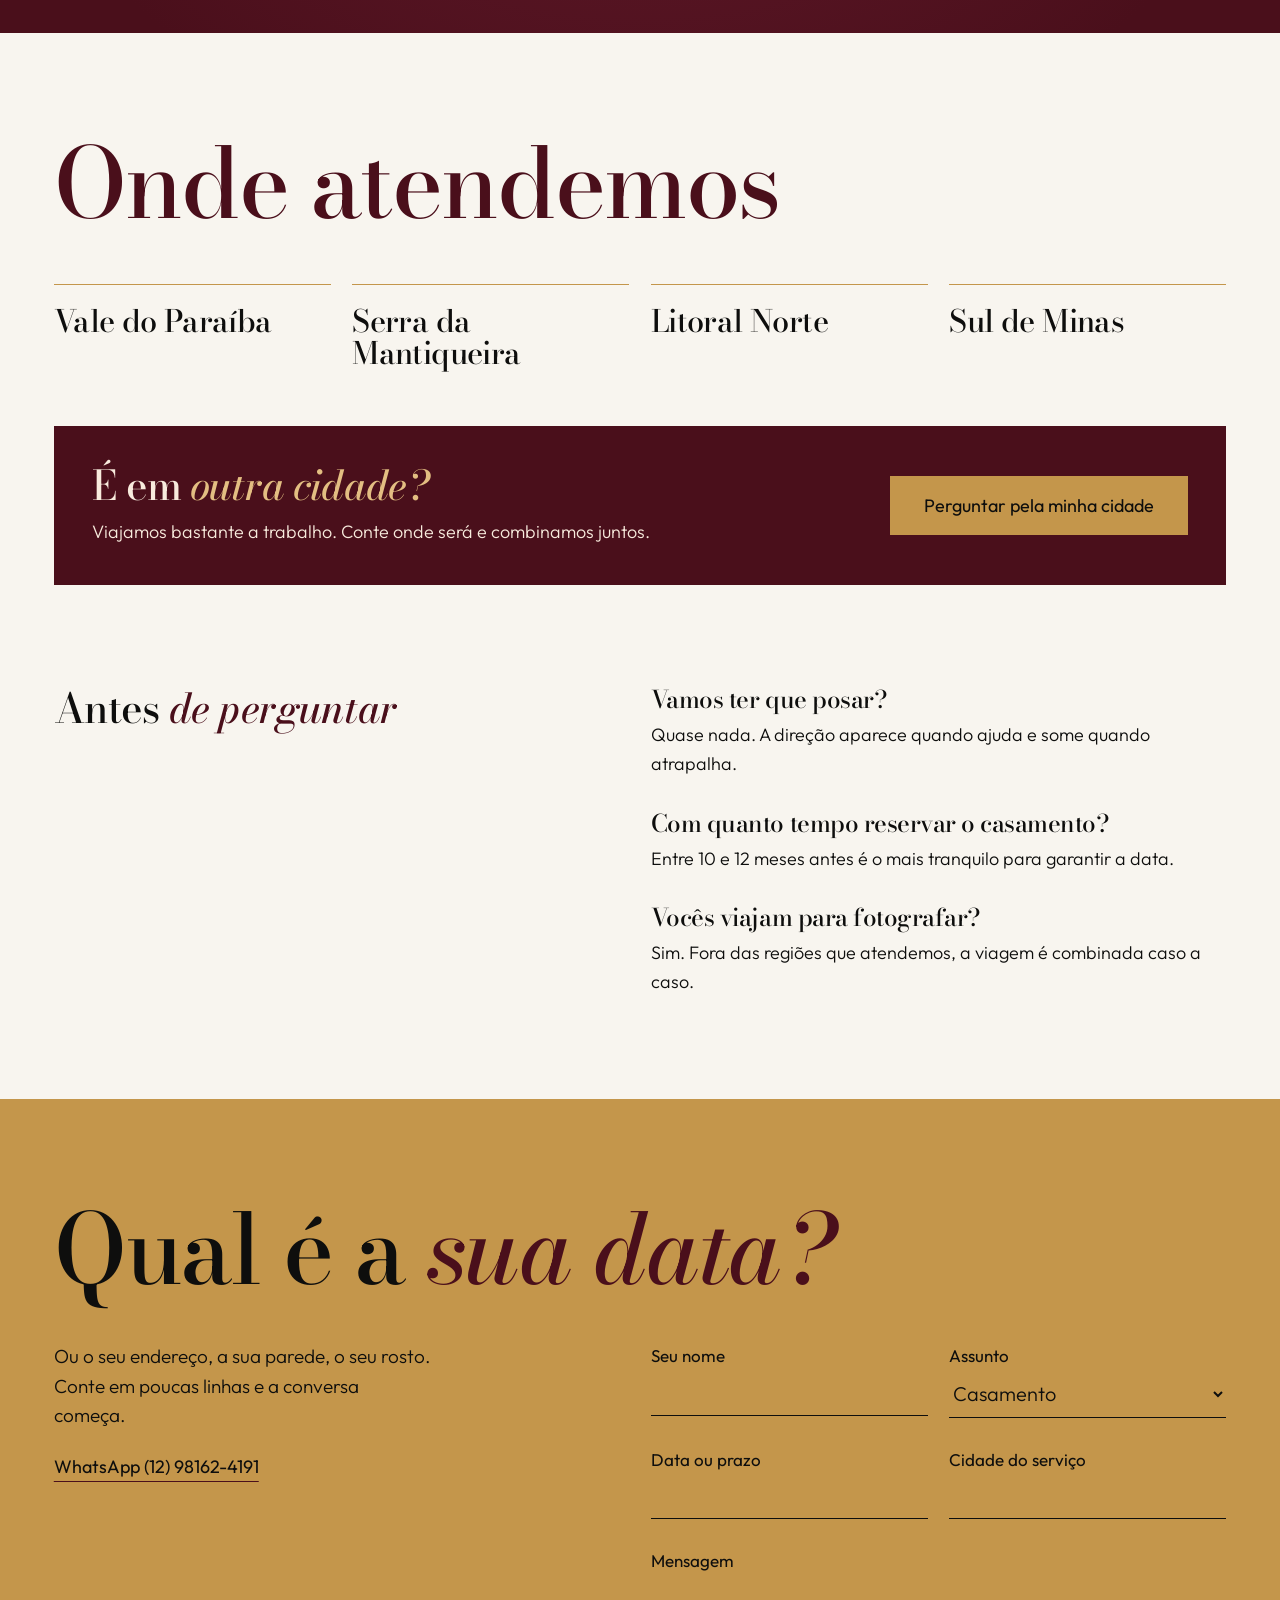
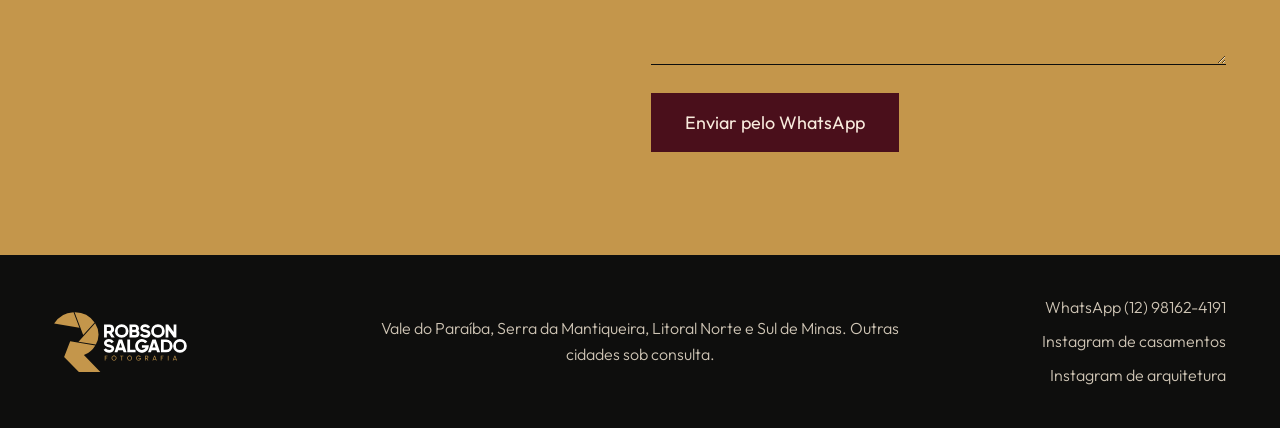
==== commit 995a1a4c: "Nova versão: revista em página única, vitrine com flash e WhatsApp Co-Authored-By: Claude Opus 5.5 <" ====
--- a/index.html
+++ b/index.html
@@ -1,14 +1,99 @@
-<!doctype html><html lang="pt-BR"><head><meta charset="utf-8"><meta name="viewport" content="width=device-width,initial-scale=1"><meta name="robots" content="noindex,nofollow"><meta property="og:title" content="Robson Salgado Fotografia"><meta property="og:description" content="Casamentos e arquitetura de alto padrão no Vale do Paraíba."><meta property="og:type" content="website"><meta property="og:image" content="https://preterconsultoria-svg.github.io/robson-salgado/assets/link.jpg"><meta property="og:image:width" content="1200"><meta property="og:image:height" content="630"><meta name="twitter:card" content="summary_large_image"><meta name="theme-color" content="#0E0E0D"><title>Robson Salgado Fotografia</title><meta name="description" content="Casamentos e arquitetura de alto padrão no Vale do Paraíba."><link rel="icon" href="assets/favicon.svg"><link href="https://fonts.googleapis.com/css2?family=Newsreader:ital,opsz,wght@0,6..72,300;0,6..72,400;1,6..72,300;1,6..72,400&family=Outfit:wght@300;400;500&display=swap" rel="stylesheet"><link rel="stylesheet" href="assets/site.css"><link rel="stylesheet" href="assets/site2.css?v=4"><script>document.documentElement.classList.add('js');if(/parado/.test(location.search)||matchMedia('(prefers-reduced-motion:reduce)').matches)document.documentElement.classList.add('parado')</script></head><body class=""><div class="intro" aria-hidden="true"><svg viewBox="16 42 298 384" aria-hidden="true"><path d="M141.1 43.1L178.9 143.1L16.7 116.3A153 153 0 0 1 141.1 43.1Z"/><path d="M147.8 43.1A153 153 0 0 1 276.1 108.7L203.2 189.2Z"/><path d="M279.8 114.1A136.3 136.3 0 0 1 284.2 250.2L173.2 231.7Z"/><path d="M119.8 228.9L281 255.9A148 148 0 0 1 207.7 317.8L313.4 425.2H175.6L80.8 329.7Z"/></svg></div>
-<header class="topo"><a href="index.html"><img src="assets/logo-negativo.svg" alt="Robson Salgado Fotografia, início"></a><button class="abre" aria-expanded="false">Menu</button><nav><a href="casamentos.html">Casamentos</a><a href="arquitetura.html">Arquitetura e imóveis</a><a href="retratos.html">Retratos</a><a href="fine-art.html">Fine art</a><a href="sobre.html">Sobre</a><a href="contato.html">Conversar</a></nav></header>
+<!doctype html>
+<html lang="pt-BR"><head><meta charset="utf-8"><meta name="viewport" content="width=device-width,initial-scale=1"><meta name="robots" content="noindex,nofollow">
+<title>Robson Salgado Fotografia</title><meta name="description" content="Casamentos, arquitetura, retratos e fine art no Vale do Paraíba.">
+<meta property="og:title" content="Robson Salgado Fotografia"><meta property="og:description" content="Casamentos, arquitetura, retratos e fine art."><meta property="og:type" content="website"><meta property="og:url" content="https://preterconsultoria-svg.github.io/robson-salgado/"><meta property="og:image" content="https://preterconsultoria-svg.github.io/robson-salgado/assets/link-v2.jpg"><meta property="og:image:width" content="1200"><meta property="og:image:height" content="630"><meta name="twitter:card" content="summary_large_image"><meta name="theme-color" content="#4A0F1B"><link rel="icon" href="assets/favicon.svg">
+<link rel="preconnect" href="https://fonts.googleapis.com"><link rel="preconnect" href="https://fonts.gstatic.com" crossorigin>
+<link href="https://fonts.googleapis.com/css2?family=Bodoni+Moda:ital,opsz,wght@0,6..96,400..600;1,6..96,400..600&family=Outfit:wght@300;400&display=swap" rel="stylesheet">
+<style>
+/* Uma grade só: 12 colunas, 1320px no máximo, mesma margem em todas as seções. Títulos fora das fotos, em Bodoni com traço reforçado. */
+:root{--preto:#0E0E0D;--vinho:#4A0F1B;--ouro:#C4964B;--ouro-claro:#E3BE82;--papel:#F8F5EF;--creme:#F8EBDD;--m:max(clamp(20px,4.2vw,72px),calc((100vw - 1320px)/2));--g:clamp(14px,1.7vw,24px);--v:clamp(72px,8vw,120px);--d:"Bodoni Moda",Didot,"Bodoni MT",Georgia,serif;--t:Outfit,system-ui,sans-serif}
+*{box-sizing:border-box}html{scroll-behavior:smooth;-webkit-text-size-adjust:100%}
+body{margin:0;background:var(--papel);color:var(--preto);font:300 18px/1.62 var(--t);overflow-x:clip}
+img{display:block;width:100%;height:auto;object-fit:cover}figure{margin:0}p{margin:0;max-width:52ch}p+p{margin-top:1em}a{color:inherit}
+h1,h2,h3,.prom,.d{font-family:var(--d);font-weight:500;font-optical-sizing:none;font-variation-settings:"opsz" 18;margin:0;line-height:1.04;letter-spacing:-.02em;text-wrap:balance}em{font-style:italic}
+figcaption{font-size:16px;line-height:1.4;margin-top:10px;opacity:.8}
+:focus-visible{outline:2px solid var(--ouro-claro);outline-offset:4px}
+section{padding:var(--v) var(--m)}section[id]{scroll-margin-top:84px}
+.g{display:grid;grid-template-columns:repeat(12,minmax(0,1fr));column-gap:var(--g)}
+.escuro{background:var(--preto);color:#F3ECE1}.vinho{background:radial-gradient(ellipse 60% 70% at 50% 45%,#712034 0,#4A0F1B 100%);color:var(--creme)}
+.tit{font-size:clamp(56px,7.6vw,116px);line-height:1}.prom{font-size:clamp(32px,3.2vw,48px)}.prom em,.tres h3{color:var(--vinho)}.escuro .prom em,.vinho .prom em,.escuro .tres h3,.vinho .tres h3{color:var(--ouro-claro)}
+.lead{font-size:clamp(19px,1.45vw,21px);line-height:1.55}
+.ir{display:inline-block;margin-top:22px;font-weight:400;text-decoration:underline;text-decoration-thickness:1px;text-underline-offset:8px;text-decoration-color:var(--ouro)}.ir:hover{text-decoration-thickness:2px}
+/* cabeçalho igual nas quatro vertentes */
+.cab{align-items:end;row-gap:22px;margin-bottom:clamp(36px,4vw,60px)}.cab .tit{grid-column:1/13}.cab .prom{grid-column:1/7;align-self:start}.cab .lead{grid-column:7/13;align-self:start;padding-top:.25em;margin-top:0!important}
+.f2,.f3{display:grid;gap:var(--g);margin-bottom:var(--g)}.f2{grid-template-columns:1fr 1fr}.f3{grid-template-columns:repeat(3,1fr)}.q img{aspect-ratio:1}.r img{aspect-ratio:4/5}.p img{aspect-ratio:4/3}.lg img{aspect-ratio:2.1;object-position:50% 60%}
+.tres{display:grid;grid-template-columns:repeat(3,1fr);gap:var(--g);margin-top:clamp(44px,5vw,72px)}.tres>div{border-top:1px solid var(--ouro);padding:22px 24px 0 0;display:flex;flex-direction:column;align-items:flex-start}.tres h3{font-size:clamp(25px,2vw,30px);font-style:italic;font-weight:400;margin-bottom:12px}
+.pedido{margin-top:44px}.bt{display:inline-block;font:400 18px/1.2 var(--t);background:var(--ouro);color:var(--preto);border:0;padding:19px 34px;cursor:pointer;text-decoration:none}.bt:hover{background:var(--ouro-claro)}
+/* topo */
+.barra{position:sticky;top:0;z-index:9;background:var(--preto);color:#F3ECE1;display:flex;justify-content:space-between;align-items:center;gap:24px;padding:13px var(--m);font-size:17px}.barra img{height:58px;width:auto}.barra nav{display:flex;gap:clamp(16px,2.2vw,34px)}.barra a{text-decoration:none}.barra nav a:hover{color:var(--ouro-claro)}
+/* vitrine */
+.vit{background:radial-gradient(ellipse 70% 90% at 50% 45%,#742033 0,#551422 50%,#3a0b15 100%);color:var(--creme);padding:clamp(28px,3vw,48px) var(--m) clamp(40px,4vw,64px)}
+.vit h1{font-size:clamp(40px,min(6.8vw,12.6svh),108px);text-align:center}.vit h1 em{display:block;color:var(--ouro-claro)}
+.jan{display:grid;grid-template-columns:repeat(4,1fr);gap:var(--g);margin-top:clamp(26px,3vw,44px)}.jan a{text-decoration:none;display:block;text-align:center}
+.cx{position:relative;display:grid;place-items:center;height:clamp(230px,41svh,430px);overflow:hidden;background:#2c0810;border:1px solid #c4964b80}.cx svg{width:min(44%,132px);fill:none;stroke:var(--ouro-claro);stroke-width:1.5;stroke-linecap:round;stroke-linejoin:round}
+.cx img{position:absolute;inset:0;height:100%;opacity:0}.cx:after{content:"";position:absolute;inset:0;background:#fff;opacity:0;pointer-events:none}
+.jan a:hover img,.jan a:focus-visible img,.jan a.on img{opacity:1;transition:opacity .05s .1s}
+.jan a:hover .cx:after,.jan a:focus-visible .cx:after,.jan a.on .cx:after{animation:flash .75s ease-out}
+@keyframes flash{0%{opacity:0}13%{opacity:1}24%{opacity:.85}100%{opacity:0}}
+.jan .d{display:block;font-size:clamp(23px,2vw,30px);margin-top:16px}.jan a:hover .d{color:var(--ouro-claro)}
+/* robson */
+.rob .g{align-items:center}.rob figure{grid-column:1/7}.rob figure img{aspect-ratio:4/5}.quem{grid-column:7/13;padding-left:clamp(0px,3.4vw,56px)}.quem .tit{color:var(--vinho);margin-bottom:28px}.quem .tit span{display:block}
+.car{padding-top:0}.car .g{align-items:center}.cam{grid-column:1/7;position:relative;container-type:inline-size}.cam img{aspect-ratio:1}.cam blockquote{position:absolute;left:24%;bottom:9%;margin:0;font-size:8.2cqw;color:var(--vinho)}.cam em{display:block}
+.lin{grid-column:7/13;padding-left:clamp(0px,3.4vw,56px)}.lin dl{margin:28px 0 0;display:grid;grid-template-columns:auto 1fr}.lin dt,.lin dd{border-top:1px solid #d9c9aa;padding:13px 0;margin:0;line-height:1.45}.lin dt{font:italic 400 22px/1.2 var(--d);font-variation-settings:"opsz" 14;color:var(--vinho);padding-right:28px}
+.noms{font-size:clamp(25px,2.5vw,37px);line-height:1.35;max-width:none;text-align:center;margin-top:clamp(44px,5vw,72px)}.noms span{white-space:nowrap}.noms span:nth-child(even){font-style:italic;color:var(--vinho)}
+/* fine art */
+.exp{display:flex;justify-content:center;align-items:center;gap:clamp(24px,5vw,80px)}.quadro{background:#F5F0E6;padding:clamp(14px,2vw,30px);border:clamp(5px,.5vw,8px) solid #B98A40;box-shadow:inset 0 0 14px #0003,0 2px 4px #0006,0 34px 50px -8px #1a0308cc}.quadro img{height:min(30vw,440px);width:auto}
+/* onde */
+.onde .cab{margin-bottom:0}.reg{list-style:none;margin:clamp(36px,4vw,56px) 0 0;padding:0;display:grid;grid-template-columns:repeat(4,1fr);gap:var(--g)}.reg li{border-top:1px solid var(--ouro);padding-top:20px;font-size:clamp(27px,2.4vw,36px)}
+.outra{margin-top:clamp(40px,4.5vw,64px);display:flex;flex-wrap:wrap;gap:26px 60px;align-items:center;justify-content:space-between;background:var(--vinho);color:var(--creme);padding:clamp(28px,3vw,44px)}.outra .prom em{color:var(--ouro-claro)}.outra .bt{text-align:center}.outra p+p{margin-top:10px}
+.per{padding-top:0}.per .prom{grid-column:1/7}.per dl{grid-column:7/13;margin:0}.per dt{font-size:clamp(24px,1.9vw,29px);margin-bottom:8px}.per dd{margin:0 0 32px;max-width:50ch}.per dd:last-child{margin:0}
+/* contato */
+.fim{background:var(--ouro)}.fim .tit{grid-column:1/13;margin-bottom:clamp(30px,3.4vw,52px)}.fim .tit em{color:var(--vinho)}.fim .pq{grid-column:1/5}.fim form{grid-column:7/13;display:grid;grid-template-columns:1fr 1fr;gap:28px var(--g)}
+label{display:block;font-size:17px;font-weight:400}input,select,textarea{display:block;width:100%;background:none;border:0;border-bottom:1px solid var(--preto);border-radius:0;padding:10px 0;font:300 20px var(--t);color:var(--preto)}textarea{min-height:90px;resize:vertical}.w{grid-column:1/-1}.fim .bt{background:var(--vinho);color:var(--creme)}.fim .bt:hover{background:#2f0810}.aviso{grid-column:1/-1;max-width:none;background:#f3dfb7;padding:18px 20px}
+footer{background:var(--preto);color:#CFC5B5;display:grid;grid-template-columns:1fr 2fr 1fr;align-items:center;gap:26px;padding:40px var(--m);font-size:16px}footer img{height:60px;width:auto}footer p{max-width:none;text-align:center}footer div{display:grid;gap:8px;justify-items:end}footer a{text-decoration:none}footer a:hover{color:var(--ouro-claro)}
+@media(max-width:820px){
+.barra nav a:not(:last-child){display:none}.barra img{height:50px}
+.vit h1{font-size:10.4vw}.jan{grid-template-columns:1fr 1fr;row-gap:26px}.cx{height:48vw}
+.tit{font-size:15vw}.rob figure,.quem,.cam,.lin,.cab .prom,.cab .lead,.per .prom,.per dl,.fim .pq,.fim form{grid-column:1/-1;padding-left:0}.quem,.lin{margin-top:36px}.rob figure,.cam{margin-inline:calc(var(--m)*-1)}
+.lin dl{grid-template-columns:1fr}.lin dt{padding-bottom:0}.lin dd{border:0;padding-top:5px}
+.f3,.f2{grid-template-columns:1fr 1fr}.f2 img,.f3 img{aspect-ratio:4/5!important}.f3.impar figure:first-child{grid-column:1/-1}.lg{margin-inline:calc(var(--m)*-1)}.lg img{aspect-ratio:1.4}
+.tres{grid-template-columns:1fr;gap:30px}.exp{flex-direction:column;gap:36px}.quadro img{height:auto;width:100%}.exp .quadro:first-child{width:78%}
+.reg{grid-template-columns:1fr 1fr;row-gap:28px}.per dl{margin-top:34px}.fim form{grid-template-columns:1fr;margin-top:34px}footer{grid-template-columns:1fr}footer p{text-align:left}footer div{justify-items:start}}
+@media(prefers-reduced-motion:reduce){html{scroll-behavior:auto}.cx:after{animation:none!important}}
+</style></head><body>
+<div class="barra"><a href="#topo" aria-label="Robson Salgado Fotografia, início"><img src="assets/logo-negativo.svg" alt="Robson Salgado Fotografia"></a><nav><a href="#robson">Robson</a><a href="#casamentos">Casamentos</a><a href="#arquitetura">Arquitetura</a><a href="#retratos">Retratos</a><a href="#fine-art">Fine art</a><a href="#conversar">Conversar</a></nav></div>
+<header class="vit" id="topo"><h1>A fotografia é uma <em>máquina do tempo</em></h1><div class="jan"><a href="#casamentos"><div class="cx"><svg viewBox="0 0 100 100" aria-hidden="true"><circle cx="38" cy="58" r="23"/><circle cx="62" cy="58" r="23"/><path d="M31 27l-5-7 5-6h14l5 6-12 14zM26 20h24M34 20l4 13 5-13"/></svg><img src="assets/fotos/s46.jpg" alt="Noivos abraçados na igreja" style="object-position:50% 50%"></div><span class="d">Casamentos</span></a><a href="#arquitetura"><div class="cx"><svg viewBox="5 20 86 80" aria-hidden="true"><path d="M12 84h76M18 84V50M82 84V38M8 50h52M52 38h40M60 50v34M18 50h42M52 38v12M28 60h20v14H28zM69 84V58h-9M69 49h6"/></svg><img src="assets/fotos/a83.jpg" alt="Sala de pé-direito duplo com escada"></div><span class="d">Arquitetura</span></a><a href="#retratos"><div class="cx"><svg viewBox="0 0 100 100" aria-hidden="true"><path d="M14 30V14h16M70 14h16v16M86 70v16H70M30 86H14V70"/><circle cx="50" cy="41" r="13"/><path d="M26 76c2-13 12-19 24-19s22 6 24 19"/></svg><img src="assets/fotos/s62.jpg" alt="Retrato de gestante em luz suave" style="object-position:42% 30%"></div><span class="d">Retratos</span></a><a href="#fine-art"><div class="cx"><svg viewBox="0 0 100 100" aria-hidden="true"><rect x="12" y="18" width="76" height="64"/><rect x="21" y="27" width="58" height="46"/><path d="M21 66l17-19 12 13 8-8 21 18"/><circle cx="64" cy="40" r="5"/></svg><img src="assets/fotos/a56.jpg" alt="Obra fotográfica emoldurada em uma sala" style="object-position:50% 30%"></div><span class="d">Fine art</span></a></div></header>
 <main>
-<section class="duas"><a href="casamentos.html"><img src="assets/fotos/s82.jpg" alt="Noivos refletidos no lago ao entardecer" style="object-position:38% 50%"><div><h1>O instante</h1><p>Casamentos e retratos</p><span>Ver casamentos</span></div></a><a href="arquitetura.html"><img src="assets/fotos/a6.jpg" alt="Casa contemporânea com piscina" style="object-position:30% 50%"><div><h2>O lugar</h2><p>Arquitetura, interiores e imóveis</p><span>Ver projetos</span></div></a></section>
-<section class="sec manif"><p>Toda vida acontece <em>em algum lugar.</em> Há 25 anos, Robson Salgado espera a luz certa para os dois.</p></section>
-<section class="diaf" aria-label="Do instante ao lugar"><div class="palco"><img class="lugar" src="assets/fotos/a6.jpg" alt="Casa contemporânea com piscina"><div class="furo"><img src="assets/fotos/s35.jpg" alt="Casal de mãos dadas na praia"></div><p class="legs"><span>O instante</span> <span><em>encontra</em></span> <span>o lugar.</span></p></div></section>
-<section class="sec par"><h2>Aberta para o instante. <em>Fechada para o lugar.</em></h2><div><p>Na câmera, a abertura larga isola um rosto e deixa o mundo macio. A abertura pequena põe tudo em foco, da maçaneta à montanha.</p><p>É o mesmo gesto, nas duas pontas da escala.</p></div></section>
-<section class="sel"><h2>Trabalhos <em>selecionados</em></h2><div class="faixa" tabindex="0" aria-label="Trabalhos selecionados, role para o lado"><a href="casamentos.html"><img src="assets/fotos/s76.jpg" alt="Vestido e paletó na porta" loading="lazy" style="aspect-ratio:1080/1350;"><span>Antes do sim</span></a><a href="arquitetura.html"><img src="assets/fotos/a7.jpg" alt="Varanda com jardim" loading="lazy" style="aspect-ratio:1440/1920;"><span>João Gobbo</span></a><a href="casamentos.html"><img src="assets/fotos/s107.jpg" alt="Noivos no altar" loading="lazy" style="aspect-ratio:1080/1080;"><span>Pindamonhangaba</span></a><a href="arquitetura.html"><img src="assets/fotos/a53.jpg" alt="Banheira com vista" loading="lazy" style="aspect-ratio:1080/720;"><span>Lara Amado</span></a><a href="retratos.html"><img src="assets/fotos/s0.jpg" alt="Retrato em preto e branco" loading="lazy" style="aspect-ratio:1080/1350;"><span>Retrato</span></a><a href="arquitetura.html"><img src="assets/fotos/a83.jpg" alt="Escada suspensa" loading="lazy" style="aspect-ratio:1080/1350;"><span>Laire Designer</span></a><a href="casamentos.html"><img src="assets/fotos/s101.jpg" alt="Noivos ao pôr do sol" loading="lazy" style="aspect-ratio:1080/1080;"><span>Amantikir</span></a><a href="arquitetura.html"><img src="assets/fotos/a75.jpg" alt="Sala de jantar" loading="lazy" style="aspect-ratio:1080/1080;"><span>Sala de jantar</span></a><a href="fine-art.html"><img src="assets/fotos/a34.jpg" alt="Nascer do sol no mar" loading="lazy" style="aspect-ratio:1280/1920;"><span>Fine art</span></a></div></section>
-<section class="sangra noite"><img src="assets/fotos/s83.jpg" alt="Noivos à mesa sob a luz dourada"><div><i class="fio"></i><h2>Discreto no dia. <em>Presente</em> na memória.</h2><p style="margin-top:26px">A atenção fica com os noivos. A fotografia acontece em volta, sem interromper.</p><a class="bt" href="casamentos.html">Ver casamentos</a></div></section>
-<section class="sangra inv areia"><img src="assets/fotos/a55.jpg" alt="Bar com banquetas rosê" style="object-position:50% 60%"><div><i class="fio"></i><h2>O projeto visto <em>como foi sonhado.</em></h2><p style="margin-top:26px">Luz, linha e escala para arquitetos, construtoras e imobiliárias que vendem pelo detalhe.</p><a class="bt" href="arquitetura.html">Ver projetos</a></div></section>
-<section class="marca noite"><svg class="janela" viewBox="16 42 298 384" role="img" aria-label="Robson Salgado com a câmera, dentro do símbolo da marca"><clipPath id="j1"><path d="M141.1 43.1L178.9 143.1L16.7 116.3A153 153 0 0 1 141.1 43.1ZM147.8 43.1A153 153 0 0 1 276.1 108.7L203.2 189.2ZM279.8 114.1A136.3 136.3 0 0 1 284.2 250.2L173.2 231.7ZM119.8 228.9L281 255.9A148 148 0 0 1 207.7 317.8L313.4 425.2H175.6L80.8 329.7Z"/></clipPath><image href="assets/fotos/r.jpg" x="16" y="42" width="298" height="384" preserveAspectRatio="xMidYMid slice" clip-path="url(#j1)"/></svg><blockquote>“Eu fotografo com o coração.”<p>Robson Salgado</p><a class="lk" href="sobre.html">Conhecer o Robson</a></blockquote></section>
-<section class="sangra areia"><img src="assets/fotos/a56.jpg" alt="Obra fine art em sala de estar"><div><i class="fio"></i><h2>A fotografia também <em>mora na parede.</em></h2><p style="margin-top:26px">Séries autorais em tiragem limitada, do mar ao céu da serra.</p><a class="bt" href="fine-art.html">Experimentar na parede</a></div></section></main>
-<footer class="pe2"><a class="conv" href="contato.html">Vamos <em>conversar.</em></a><div class="pe"><div><img src="assets/logo-negativo.svg" alt="Robson Salgado Fotografia"><p style="margin-top:22px">Casamentos, arquitetura e arte. Vale do Paraíba, Serra da Mantiqueira e Litoral Norte.</p></div><div><a href="casamentos.html">Casamentos</a><a href="arquitetura.html">Arquitetura e imóveis</a><a href="retratos.html">Retratos</a><a href="fine-art.html">Fine art</a><a href="sobre.html">Sobre</a><a href="contato.html">Conversar</a></div><div><a data-ig="instagramStudio" href="#">Instagram de casamentos e retratos</a><a data-ig="instagramArq" href="#">Instagram de arquitetura e fine art</a></div></div></footer>
-<script src="config.js"></script><script src="assets/site.js?v=4"></script><script src="assets/site2.js?v=4"></script></body></html>+<section class="rob" id="robson"><div class="g"><figure><img src="assets/fotos/robson.jpg" alt="Robson Salgado sentado no chão, sorrindo, com uma câmera antiga na mão" loading="lazy"></figure><div class="quem"><h2 class="tit"><span>Robson</span><span>Salgado</span></h2>
+<p class="lead">Robson fotografa há 25 anos. Começou menino, nas festas da família, com câmeras amadoras e sem saber que aquilo viraria profissão.</p>
+<p>Passou pelo retrato, pela publicidade e pela moda antes de chegar aos casamentos. Da moda trouxe o gesto. Da publicidade, o rigor. No casamento aprendeu a esperar sem interferir.</p>
+<p>Depois vieram as casas: projetos de arquitetura e interiores que pedem linha reta e paciência. E, nas madrugadas livres, o mar e a serra, que hoje são a sua fotografia autoral.</p></div></div></section>
+<section class="car"><div class="g"><figure class="cam"><img src="assets/fotos/a3.jpg" alt="Câmera Nikomat presa à parede, com sua sombra" loading="lazy"><blockquote class="d">“Eu fotografo <em>com o coração.”</em></blockquote></figure><div class="lin"><h2 class="prom">Uma vida <em>atrás da câmera</em></h2><dl>
+<dt>Infância</dt><dd>Os primeiros cliques, em festas de família, com câmeras amadoras.</dd>
+<dt>O ofício</dt><dd>Retrato, publicidade e moda. A luz de estúdio vira linguagem.</dd>
+<dt>2008</dt><dd>Abre um acervo público com cerca de 300 fotos: idosos em preto e branco, noivas na montanha, cachoeiras.</dd>
+<dt>Casamentos</dt><dd>O estúdio cresce com equipe, vídeo, ensaios e álbuns impressos. Um casamento por dia, para estar inteiro nele.</dd>
+<dt>Arquitetura</dt><dd>Escritórios da região passam a confiar a ele a imagem dos seus projetos.</dd>
+<dt>Hoje</dt><dd>As coleções de fine art levam o mar e a serra para dentro das casas.</dd></dl></div></div></section>
+<section class="escuro" id="casamentos"><div class="cab g"><h2 class="tit">Casamentos</h2><p class="prom">O dia passa <em>depressa</em></p><p class="lead">A roupa no cabide, a mesa antes dos convidados, a mão que procura a outra. Casamentos e pré-wedding fotografados de perto e em silêncio.</p></div><div class="f2 q"><figure><img src="assets/fotos/lago-aberto.jpg" alt="Noivos em silhueta refletidos em um lago ao entardecer" loading="lazy"></figure><figure><img src="assets/fotos/s83.jpg" alt="Noivos à mesa na luz dourada" loading="lazy"></figure></div><div class="f3 r impar"><figure><img src="assets/fotos/s76.jpg" alt="Vestido e paletó pendurados em portas de madeira" loading="lazy"></figure><figure><img src="assets/fotos/s35.jpg" alt="Casal de costas, de mãos dadas, na praia" loading="lazy"></figure><figure><img src="assets/fotos/maos.jpg" alt="Duas mãos dadas, vistas de perto" loading="lazy"></figure></div><div class="f2 q"><figure><img src="assets/fotos/s101.jpg" alt="Noivos abraçados ao pôr do sol" loading="lazy"></figure><figure><img src="assets/fotos/s107.jpg" alt="Noivos no altar, em preto e branco" loading="lazy"></figure></div><div class="tres"><div><h3>Antes</h3><p>Uma conversa para ouvir a história, o lugar e a luz do horário. O ensaio aproxima o casal da câmera.</p></div><div><h3>No dia</h3><p>Um só casamento por dia, com equipe. Presença discreta no making of, na cerimônia e na festa.</p></div><div><h3>Depois</h3><p>Seleção e tratamento cuidadosos, vídeo, se quiser, e o álbum impresso para durar.</p></div></div><p class="pedido"><a class="bt" href="#conversar" data-tipo="Casamento">Consultar a minha data</a></p></section>
+<section id="arquitetura"><div class="cab g"><h2 class="tit">Arquitetura</h2><p class="prom">O projeto visto <em>como foi sonhado</em></p><p class="lead">Quem contrata vê primeiro a imagem. Por isso o trabalho começa na visita: que horas o sol entra, o que ele toca, de onde a casa faz sentido.</p></div><figure class="lg" style="margin-bottom:var(--g)"><img src="assets/fotos/a6.jpg" alt="Casa contemporânea com piscina" loading="lazy"></figure><div class="f3 r impar"><figure><img src="assets/fotos/a7.jpg" alt="Varanda de madeira cercada de plantas" loading="lazy"><figcaption>João Gobbo</figcaption></figure><figure><img src="assets/fotos/a33.jpg" alt="Pessoa em movimento atravessando a cozinha" loading="lazy"><figcaption>A escala humana</figcaption></figure><figure><img src="assets/fotos/a55.jpg" alt="Banquetas rosê com base dourada" loading="lazy"><figcaption>Bar e cozinha</figcaption></figure></div><div class="f3 p impar"><figure><img src="assets/fotos/a53.jpg" alt="Banheira branca com a luz da janela" style="object-position:40% 50%" loading="lazy"><figcaption>Lara Amado</figcaption></figure><figure><img src="assets/fotos/a75.jpg" alt="Lustre de vidro sobre mesa redonda" style="object-position:50% 40%" loading="lazy"><figcaption>Sala de jantar</figcaption></figure><figure><img src="assets/fotos/a63.jpg" alt="Casa iluminada ao anoitecer" style="object-position:70% 50%" loading="lazy"><figcaption>Hora azul</figcaption></figure></div><p class="noms d"><span>João Gobbo,</span> <span>Santo Arquiteto,</span> <span>Lara Amado,</span> <span>Dani Carneiro,</span> <span>Viviane Fortes,</span> <span>Leia Fonseca,</span> <span>Débora Oliveira,</span> <span>Otta Albernaz,</span> <span>Croma Arquitetos,</span> <span>Laire Designer</span></p><div class="tres"><div><h3>Arquitetos e designers</h3><p>Ensaio completo: ambientes, detalhes, retrato profissional e recortes para publicação.</p></div><div><h3>Construtoras</h3><p>Obra entregue e decorado, com linguagem única para o lançamento, o estande e o portfólio.</p></div><div><h3>Imóveis</h3><p>Para imobiliárias e proprietários: o imóvel na melhor hora de luz, pronto para anúncio.</p></div></div><p class="pedido"><a class="bt" href="#conversar" data-tipo="Arquitetura ou interiores">Fotografar um projeto</a></p></section>
+<section class="escuro" id="retratos"><div class="cab g"><h2 class="tit">Retratos</h2><p class="prom">O melhor vem <em>depois da pose</em></p><p class="lead">Um bom retrato não pede sorriso. Espera a pessoa voltar a ser ela mesma e guarda esse segundo.</p></div><div class="f3 r impar"><figure><img src="assets/fotos/s0.jpg" alt="Retrato em preto e branco de mulher com a mão no rosto" loading="lazy"></figure><figure><img src="assets/fotos/s44.jpg" alt="Silhueta de pessoa em oração com um terço" loading="lazy"></figure><figure><img src="assets/fotos/s109.jpg" alt="Homem idoso sorrindo" loading="lazy"></figure></div><div class="tres"><div><h3>Autoral</h3><p>Em estúdio ou locação, com tempo para encontrar a luz da pessoa.</p></div><div><h3>Família e gestante</h3><p>Poucas fotos, bem escolhidas, feitas para a parede.</p></div><div><h3>Profissional</h3><p>Para arquitetos, médicos, executivos e artistas.</p></div></div><p class="pedido"><a class="bt" href="#conversar" data-tipo="Retrato ou ensaio">Agendar um retrato</a></p></section>
+<section class="vinho" id="fine-art"><div class="cab g"><h2 class="tit">Fine art</h2><p class="prom">Um céu que <em>mora na parede</em></p><p class="lead">Acordar cedo, subir a trilha, esperar a luz. Fotografia autoral, do mar ao céu da serra.</p></div><div class="exp"><div class="quadro"><img src="assets/fotos/a45.jpg" alt="Céu estrelado sobre a serra, em moldura" loading="lazy"></div><div class="quadro"><img src="assets/fotos/mar.jpg" alt="Nascer do sol no mar, em moldura" loading="lazy"></div></div><div class="tres"><div><h3>A obra</h3><p>Séries autorais em tiragem limitada.</p></div><div><h3>A medida</h3><p>O tamanho, a distância de quem olha e a luz da parede entram na conversa.</p></div><div><h3>Com arquitetos</h3><p>Quando a obra entra cedo no projeto, parede e iluminação são pensadas junto com ela.</p></div></div><p class="pedido"><a class="bt" href="#conversar" data-tipo="Obra fine art">Consultar obras e tamanhos</a></p></section>
+<section class="onde" id="onde"><div class="cab g"><h2 class="tit" style="color:var(--vinho)">Onde atendemos</h2></div><ul class="reg"><li class="d">Vale do Paraíba</li><li class="d">Serra da Mantiqueira</li><li class="d">Litoral Norte</li><li class="d">Sul de Minas</li></ul>
+<div class="outra"><div><p class="prom">É em <em>outra cidade?</em></p><p>Viajamos bastante a trabalho. Conte onde será e combinamos juntos.</p></div><a class="bt" href="#conversar" data-cidade>Perguntar pela minha cidade</a></div></section>
+<section class="per"><div class="g"><h2 class="prom">Antes <em>de perguntar</em></h2><dl><dt class="d">Vamos ter que posar?</dt><dd>Quase nada. A direção aparece quando ajuda e some quando atrapalha.</dd><dt class="d">Com quanto tempo reservar o casamento?</dt><dd>Entre 10 e 12 meses antes é o mais tranquilo para garantir a data.</dd><dt class="d">Vocês viajam para fotografar?</dt><dd>Sim. Fora das regiões que atendemos, a viagem é combinada caso a caso.</dd></dl></div></section>
+<section class="fim" id="conversar"><div class="g"><h2 class="tit">Qual é a <em>sua data?</em></h2><div class="pq"><p class="lead">Ou o seu endereço, a sua parede, o seu rosto. Conte em poucas linhas e a conversa começa.</p><a class="ir" style="text-decoration-color:var(--vinho)" href="https://wa.me/5512981624191" target="_blank" rel="noopener">WhatsApp (12) 98162-4191</a></div><form><label>Seu nome<input id="nome" name="nome" required autocomplete="name"></label><label>Assunto<select id="tipo" name="tipo"><option>Casamento</option><option>Arquitetura ou interiores</option><option>Imóvel à venda</option><option>Retrato ou ensaio</option><option>Obra fine art</option></select></label><label>Data ou prazo<input id="data" name="data"></label><label>Cidade do serviço<input id="local" name="local"></label><label class="w">Mensagem<textarea id="msg" name="msg"></textarea></label><div class="w"><button class="bt">Enviar pelo WhatsApp</button></div><p class="aviso" role="status" hidden></p></form></div></section>
+</main>
+<footer><img src="assets/logo-negativo.svg" alt="Robson Salgado Fotografia"><p>Vale do Paraíba, Serra da Mantiqueira, Litoral Norte e Sul de Minas. Outras cidades sob consulta.</p><div><a data-wa href="https://wa.me/5512981624191" target="_blank" rel="noopener">WhatsApp (12) 98162-4191</a><a data-ig="instagramStudio" href="#">Instagram de casamentos</a><a data-ig="instagramArq" href="#">Instagram de arquitetura</a></div></footer>
+<script src="config.js?v=5"></script><script>
+document.querySelectorAll('[data-ig]').forEach(a=>{a.href=RS[a.dataset.ig];a.target='_blank';a.rel='noopener'});
+const f=document.querySelector('form');
+document.querySelectorAll('[data-tipo]').forEach(a=>a.addEventListener('click',()=>f.tipo.value=a.dataset.tipo));
+document.querySelector('[data-cidade]').addEventListener('click',()=>setTimeout(()=>f.elements.local.focus({preventScroll:true}),700));
+// no celular o toque dispara o flash, mostra a foto e só então leva à seção
+if(matchMedia('(hover:none)').matches)document.querySelectorAll('.jan a').forEach(a=>a.addEventListener('click',e=>{e.preventDefault();document.querySelectorAll('.jan a').forEach(x=>x.classList.remove('on'));a.classList.add('on');setTimeout(()=>{location.hash=a.hash},1100)}));
+f.addEventListener('submit',e=>{e.preventDefault();const v=n=>f.elements[n].value.trim();
+const t=`Olá, Robson! Sou ${v('nome')}. Quero conversar sobre ${v('tipo').toLowerCase()}${v('data')?', para '+v('data'):''}${v('local')?', em '+v('local'):''}. ${v('msg')}`.trim();
+if(RS.whatsapp)window.open('https://wa.me/'+RS.whatsapp+'?text='+encodeURIComponent(t),'_blank','noopener');
+else{const a=f.querySelector('.aviso');a.hidden=false;a.textContent='Esta é uma prévia: o envio pelo WhatsApp será ligado na versão final. A mensagem chegará assim: “'+t+'”'}});
+</script></body></html>
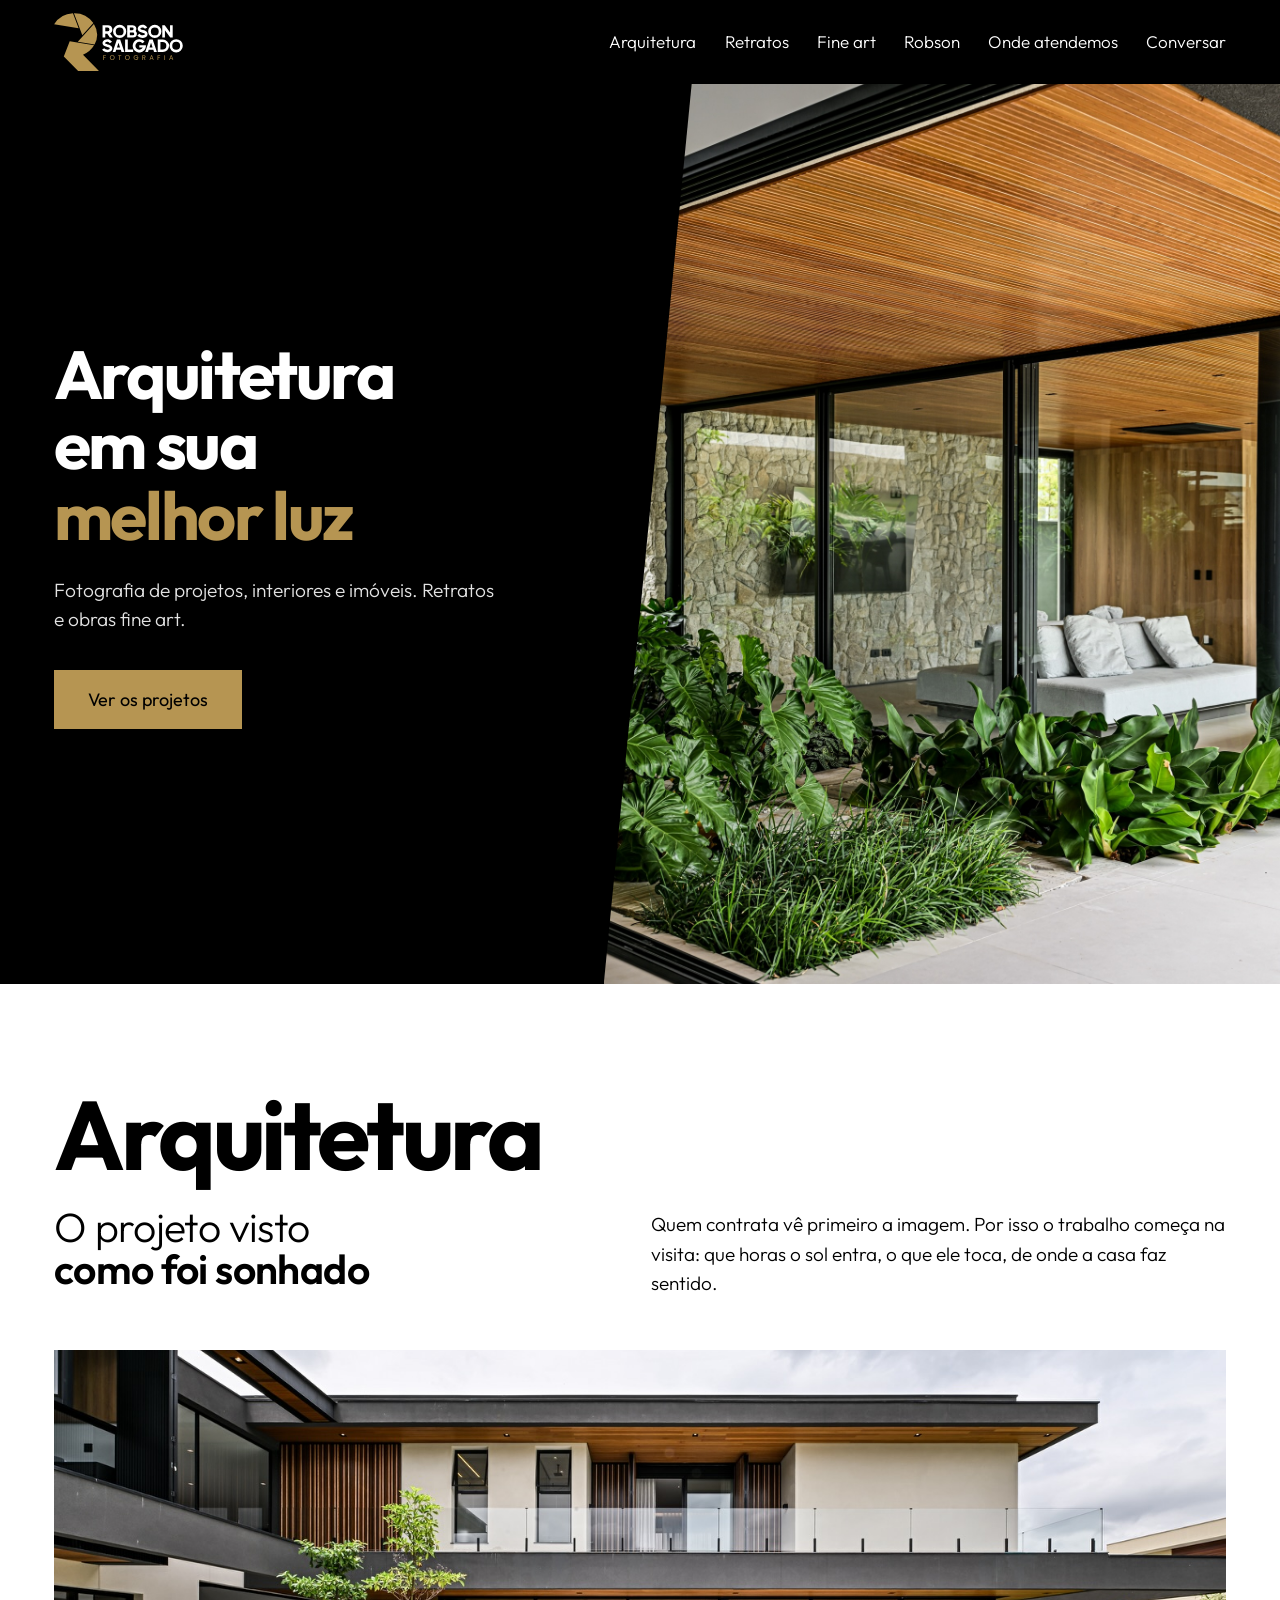
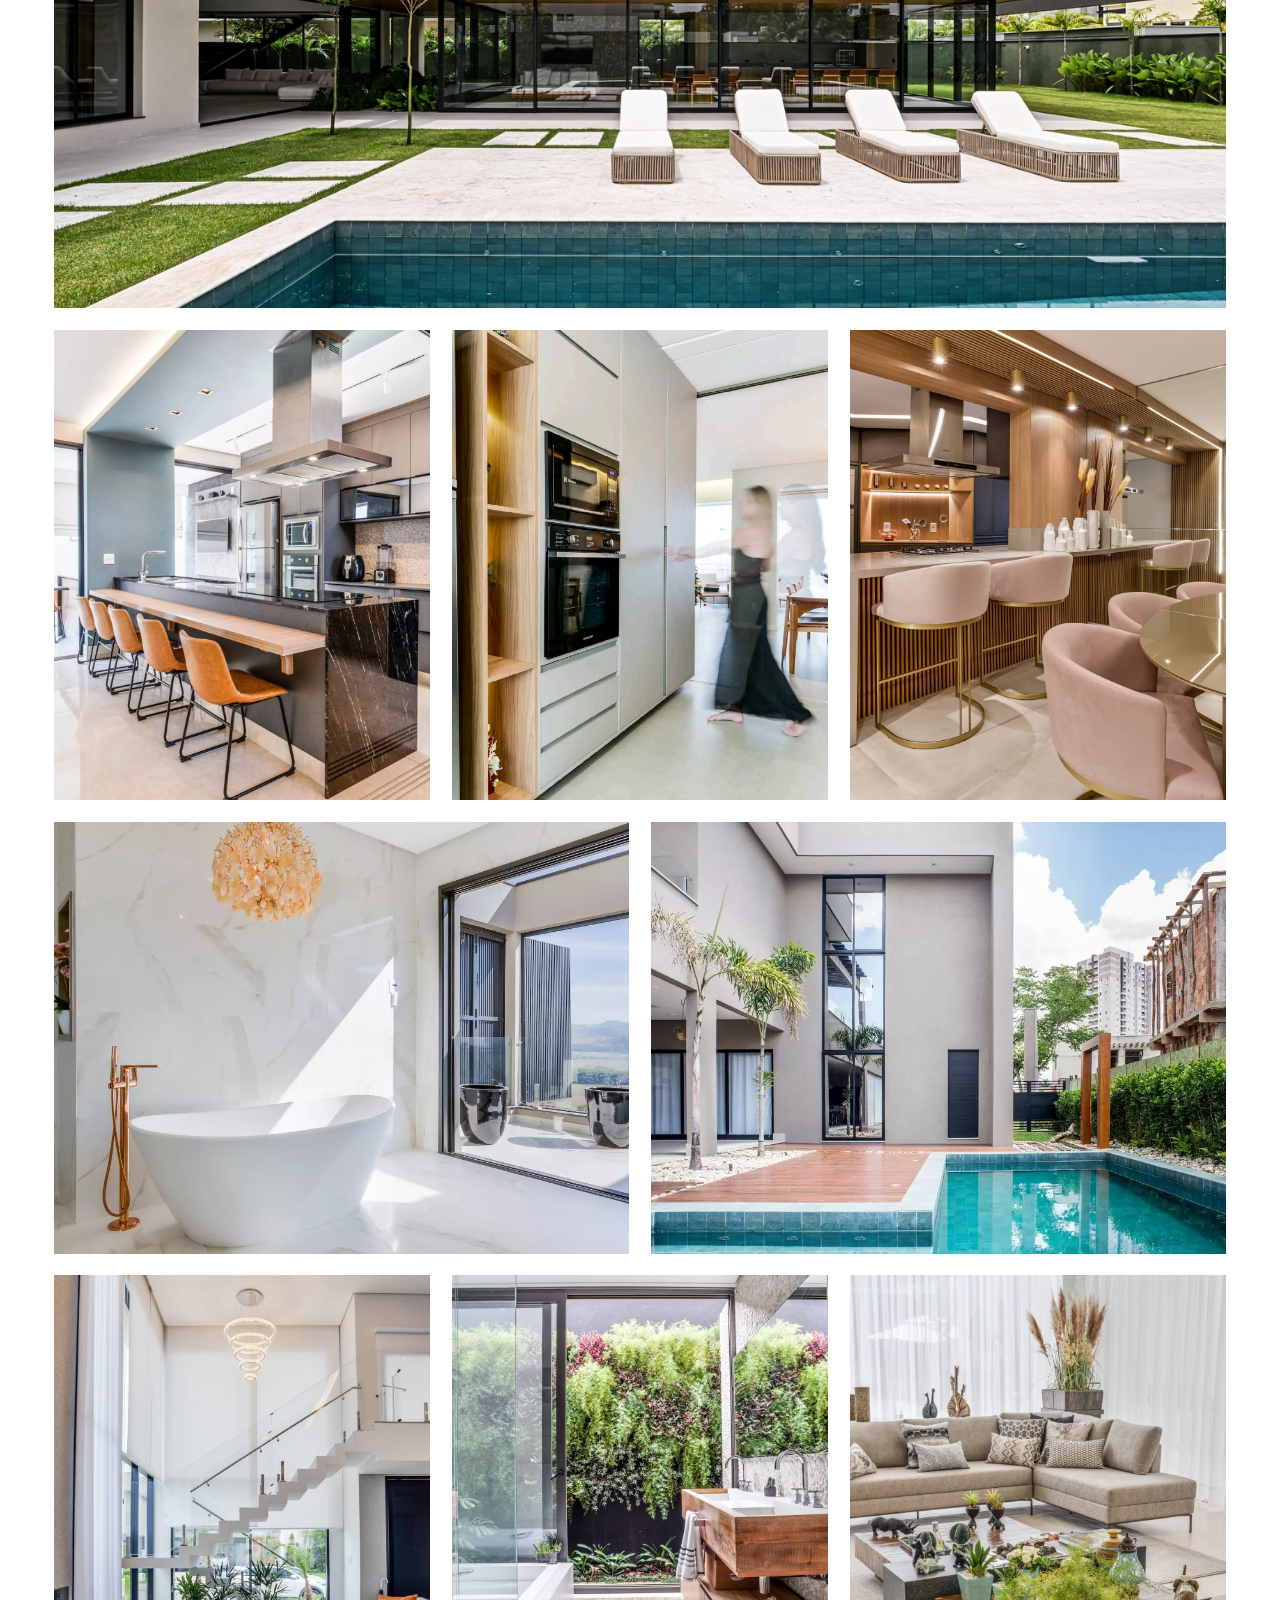
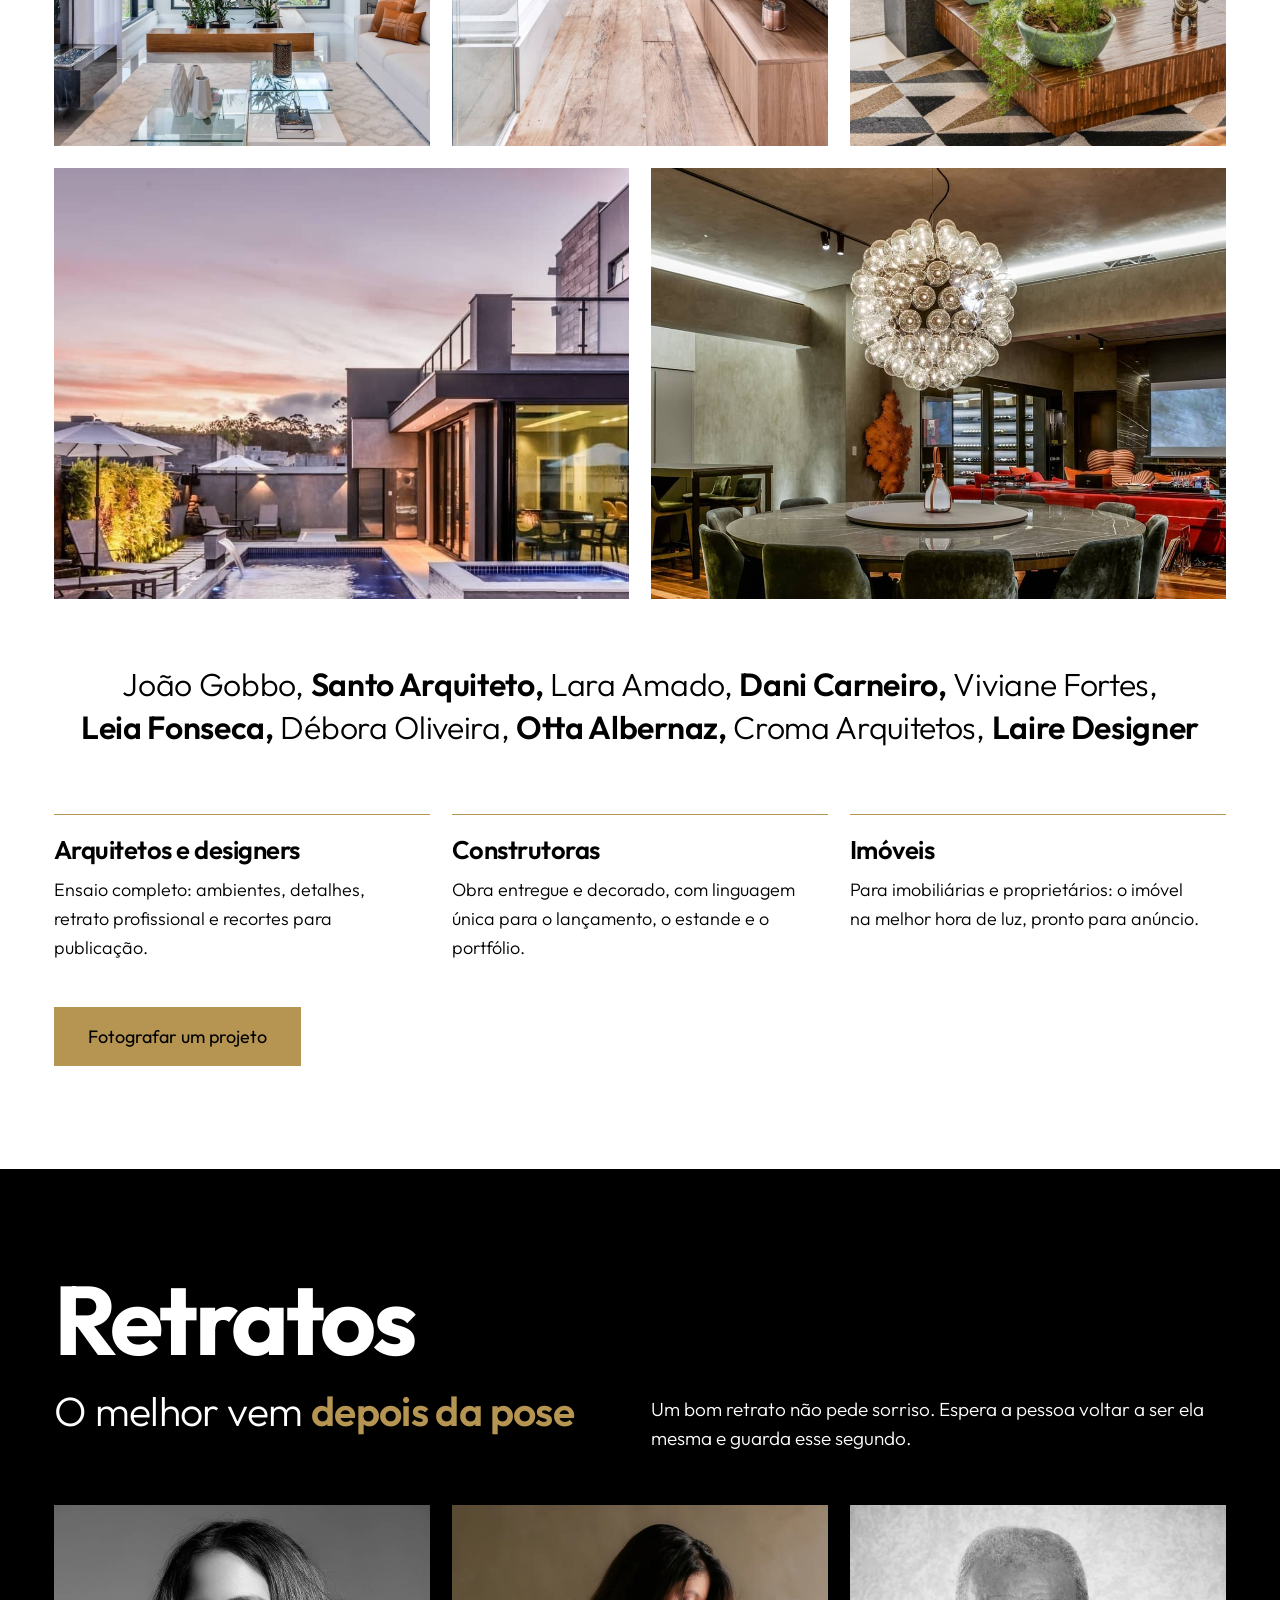
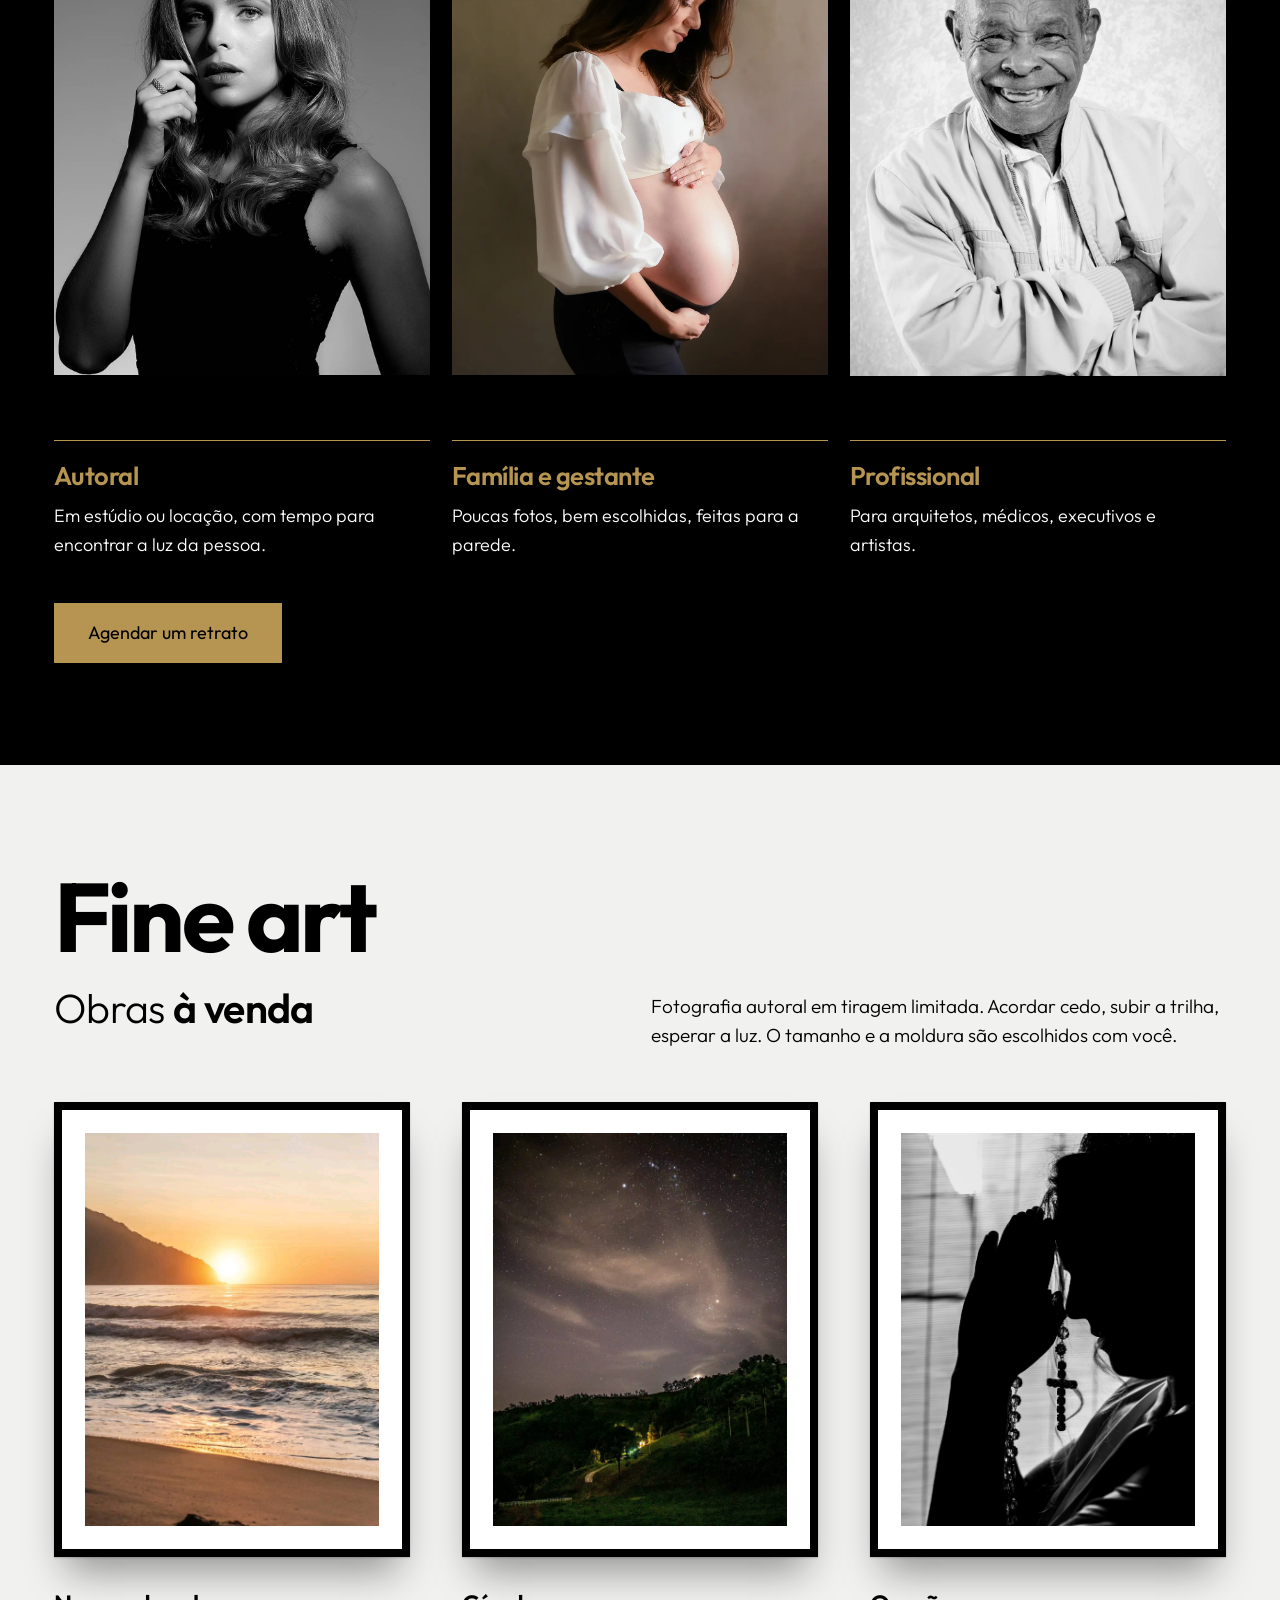
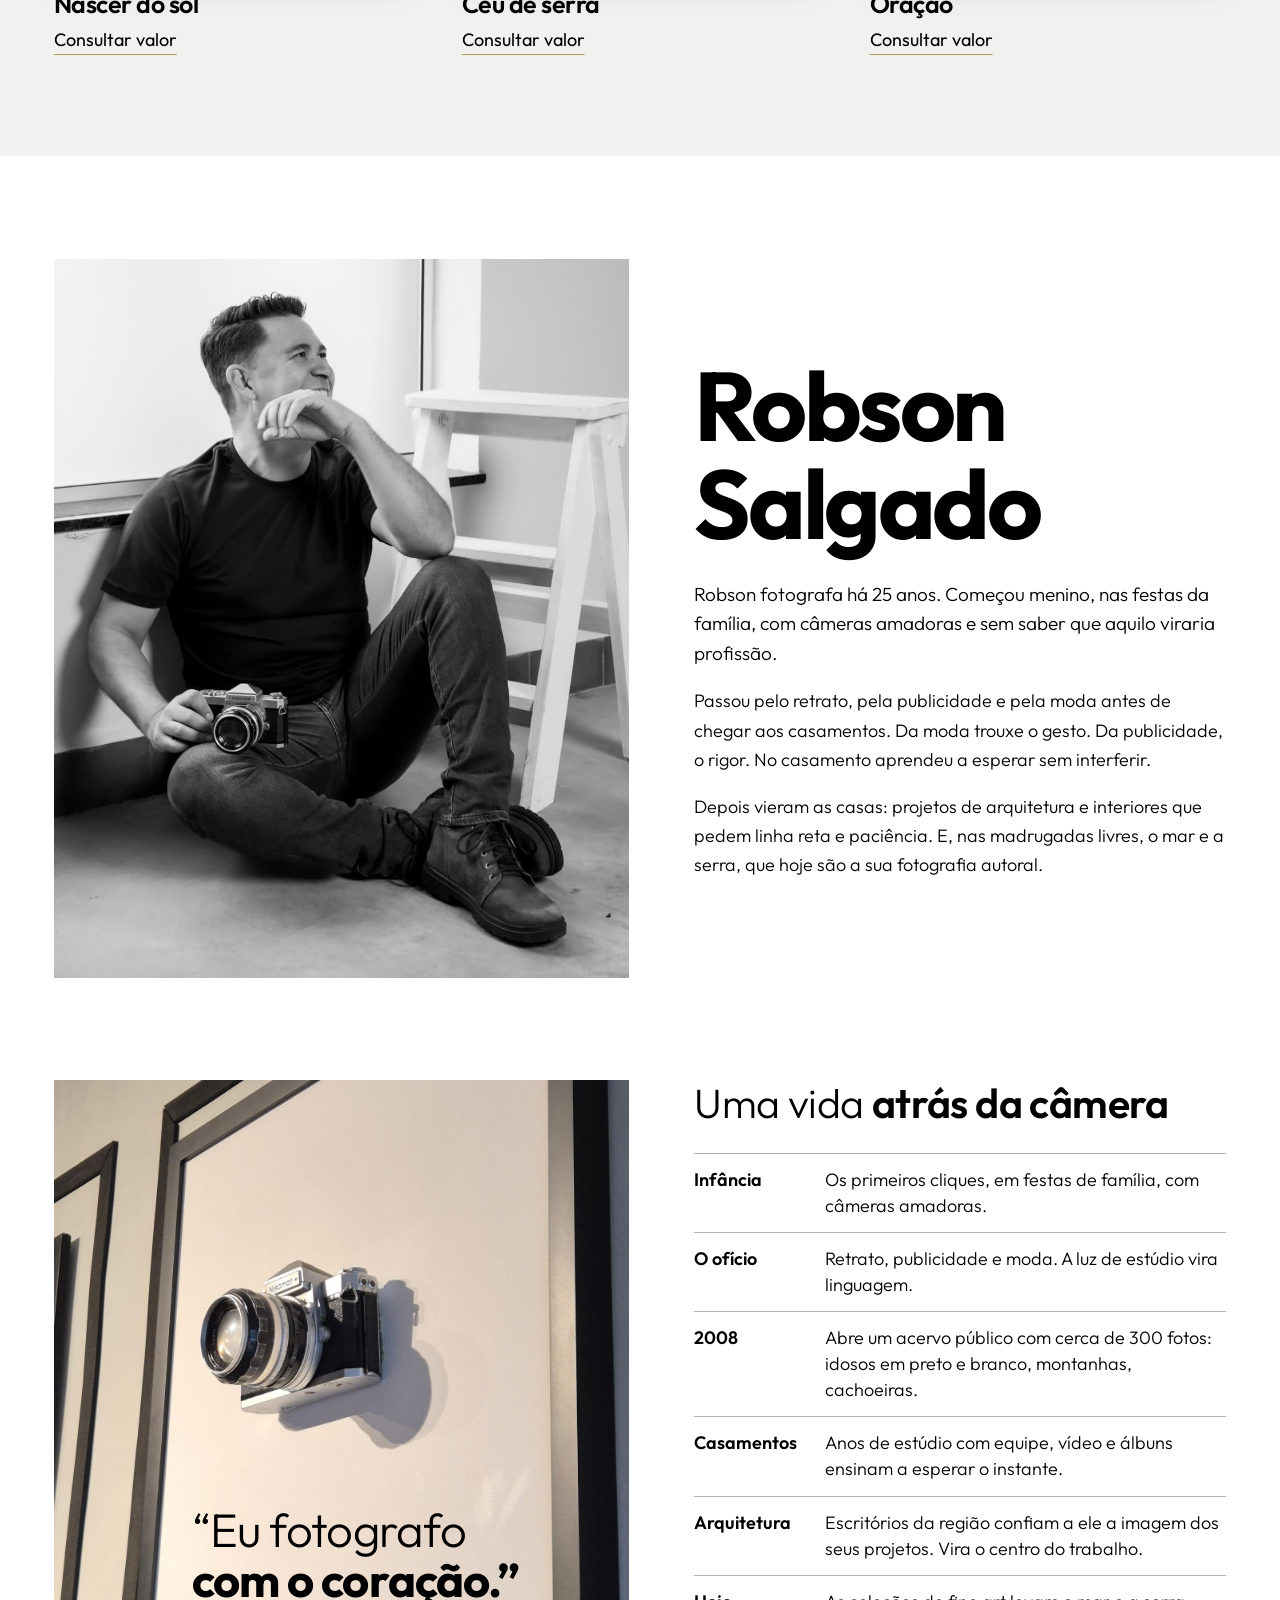
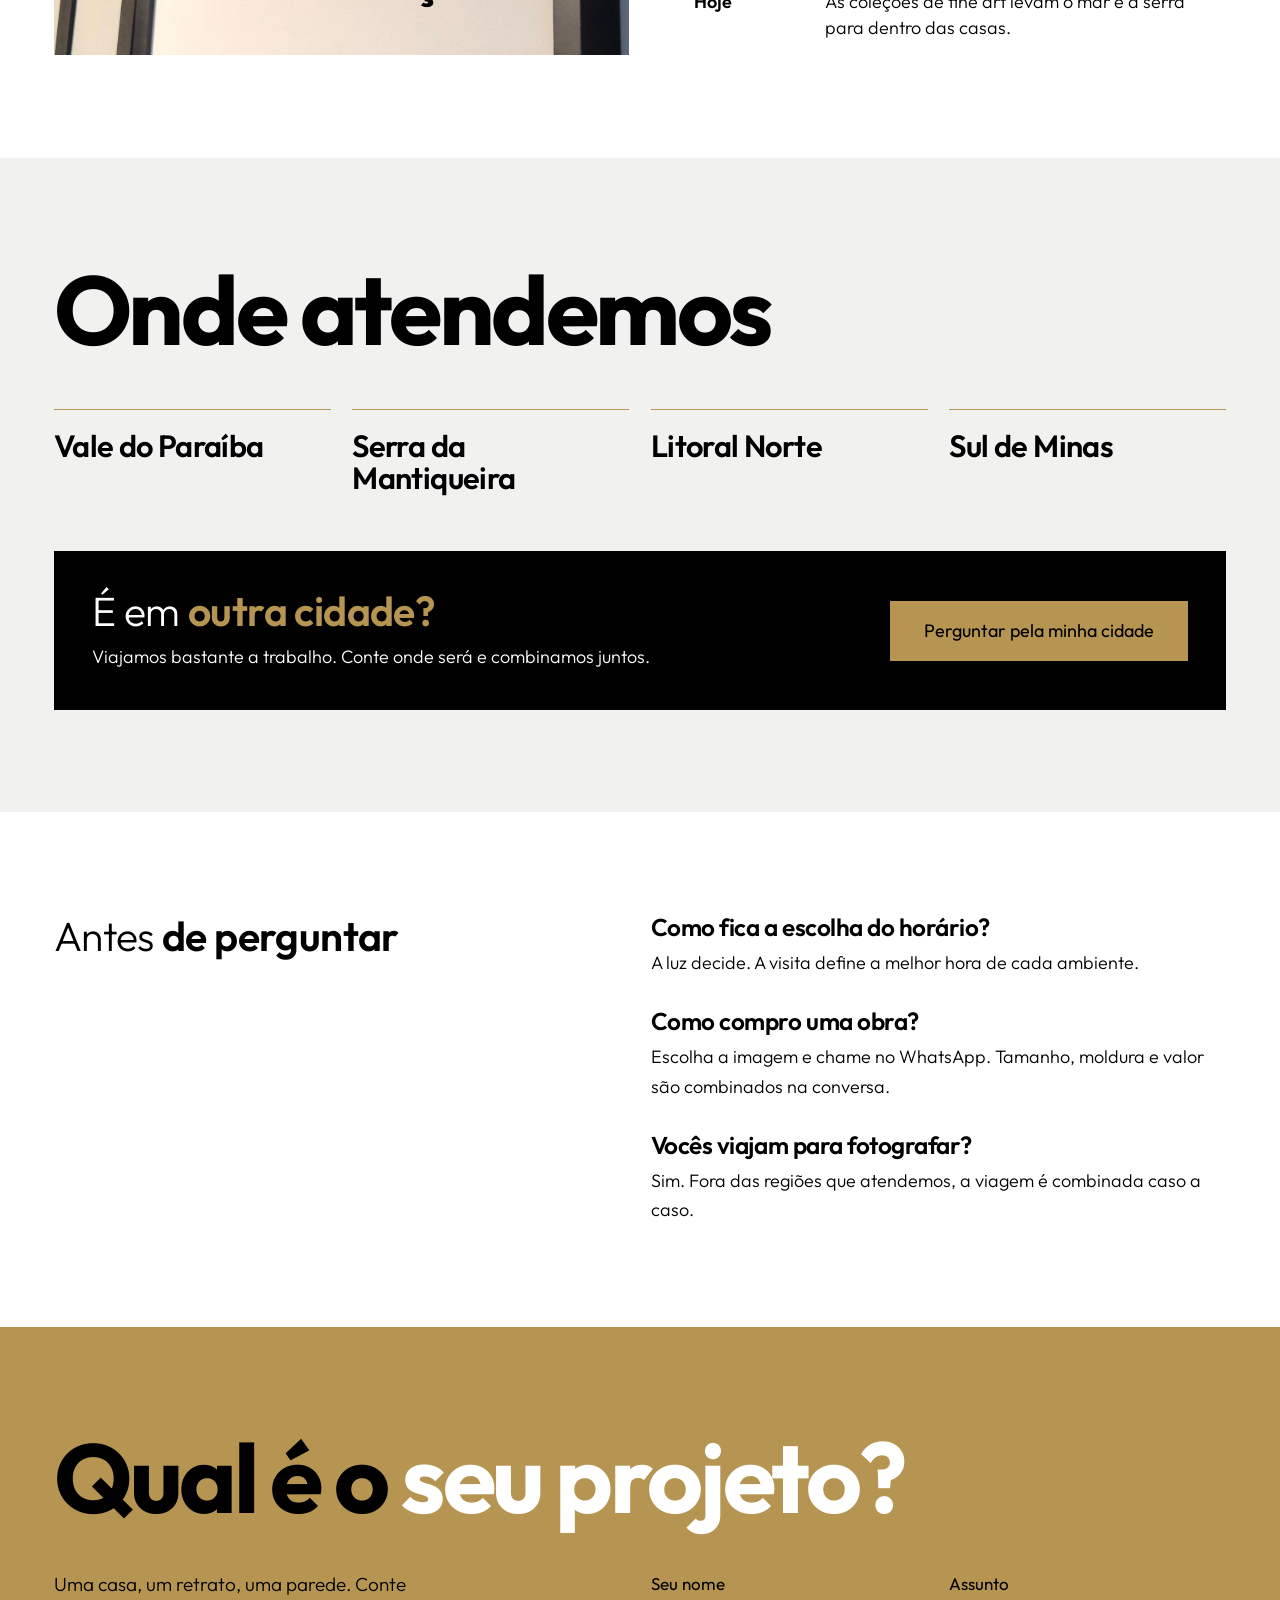
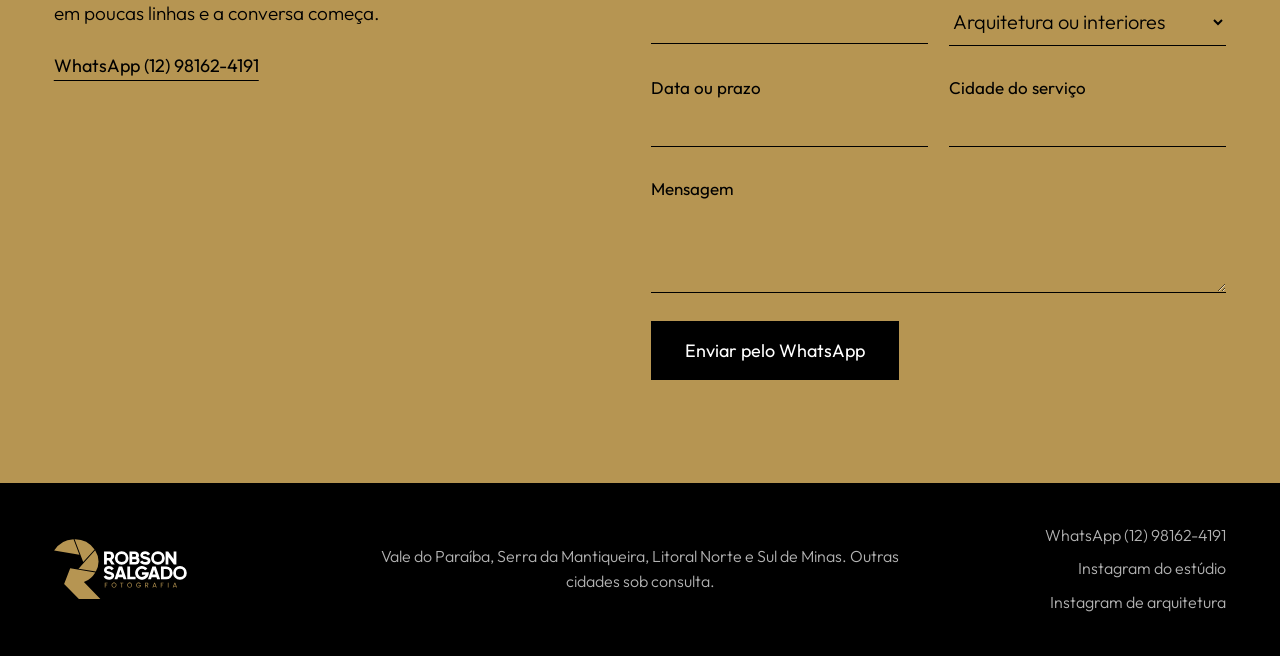
==== commit f72b562a: "Site na identidade oficial: arquitetura em destaque, retratos e fine art Co-Authored-By: Claude Opus" ====
--- a/index.html
+++ b/index.html
@@ -1,57 +1,58 @@
 <!doctype html>
 <html lang="pt-BR"><head><meta charset="utf-8"><meta name="viewport" content="width=device-width,initial-scale=1"><meta name="robots" content="noindex,nofollow">
-<title>Robson Salgado Fotografia</title><meta name="description" content="Casamentos, arquitetura, retratos e fine art no Vale do Paraíba.">
-<meta property="og:title" content="Robson Salgado Fotografia"><meta property="og:description" content="Casamentos, arquitetura, retratos e fine art."><meta property="og:type" content="website"><meta property="og:url" content="https://preterconsultoria-svg.github.io/robson-salgado/"><meta property="og:image" content="https://preterconsultoria-svg.github.io/robson-salgado/assets/link-v2.jpg"><meta property="og:image:width" content="1200"><meta property="og:image:height" content="630"><meta name="twitter:card" content="summary_large_image"><meta name="theme-color" content="#4A0F1B"><link rel="icon" href="assets/favicon.svg">
+<title>Robson Salgado Fotografia</title><meta name="description" content="Fotografia de arquitetura, retratos e obras fine art.">
+<meta property="og:title" content="Robson Salgado Fotografia"><meta property="og:description" content="Fotografia de arquitetura, retratos e obras fine art."><meta property="og:type" content="website"><meta property="og:url" content="https://preterconsultoria-svg.github.io/robson-salgado/"><meta property="og:image" content="https://preterconsultoria-svg.github.io/robson-salgado/assets/link-v3.jpg"><meta property="og:image:width" content="1200"><meta property="og:image:height" content="630"><meta name="twitter:card" content="summary_large_image"><meta name="theme-color" content="#000000"><link rel="icon" href="assets/favicon.svg">
 <link rel="preconnect" href="https://fonts.googleapis.com"><link rel="preconnect" href="https://fonts.gstatic.com" crossorigin>
-<link href="https://fonts.googleapis.com/css2?family=Bodoni+Moda:ital,opsz,wght@0,6..96,400..600;1,6..96,400..600&family=Outfit:wght@300;400&display=swap" rel="stylesheet">
+<link href="https://fonts.googleapis.com/css2?family=Outfit:wght@300;400;600;700&display=swap" rel="stylesheet">
 <style>
-/* Uma grade só: 12 colunas, 1320px no máximo, mesma margem em todas as seções. Títulos fora das fotos, em Bodoni com traço reforçado. */
-:root{--preto:#0E0E0D;--vinho:#4A0F1B;--ouro:#C4964B;--ouro-claro:#E3BE82;--papel:#F8F5EF;--creme:#F8EBDD;--m:max(clamp(20px,4.2vw,72px),calc((100vw - 1320px)/2));--g:clamp(14px,1.7vw,24px);--v:clamp(72px,8vw,120px);--d:"Bodoni Moda",Didot,"Bodoni MT",Georgia,serif;--t:Outfit,system-ui,sans-serif}
+/* Identidade oficial do Robson: #000000 #B3B3B3 #B69552 #FFFFFF; Outfit no lugar de Retroica e Made Tommy (licenciadas). */
+:root{--preto:#000;--cinza:#B3B3B3;--ouro:#B69552;--m:max(clamp(20px,4.2vw,72px),calc((100vw - 1320px)/2));--g:clamp(14px,1.7vw,24px);--v:clamp(72px,8vw,124px);--t:Outfit,"Century Gothic",system-ui,sans-serif}
 *{box-sizing:border-box}html{scroll-behavior:smooth;-webkit-text-size-adjust:100%}
-body{margin:0;background:var(--papel);color:var(--preto);font:300 18px/1.62 var(--t);overflow-x:clip}
+body{margin:0;background:#fff;color:var(--preto);font:300 18px/1.62 var(--t);overflow-x:clip}
 img{display:block;width:100%;height:auto;object-fit:cover}figure{margin:0}p{margin:0;max-width:52ch}p+p{margin-top:1em}a{color:inherit}
-h1,h2,h3,.prom,.d{font-family:var(--d);font-weight:500;font-optical-sizing:none;font-variation-settings:"opsz" 18;margin:0;line-height:1.04;letter-spacing:-.02em;text-wrap:balance}em{font-style:italic}
+h1,h2,h3,.prom,.d{font-family:var(--t);font-weight:700;margin:0;line-height:1.04;letter-spacing:-.02em;text-wrap:balance}em{font-style:italic}
 figcaption{font-size:16px;line-height:1.4;margin-top:10px;opacity:.8}
-:focus-visible{outline:2px solid var(--ouro-claro);outline-offset:4px}
+:focus-visible{outline:2px solid var(--ouro);outline-offset:4px}
 section{padding:var(--v) var(--m)}section[id]{scroll-margin-top:84px}
 .g{display:grid;grid-template-columns:repeat(12,minmax(0,1fr));column-gap:var(--g)}
-.escuro{background:var(--preto);color:#F3ECE1}.vinho{background:radial-gradient(ellipse 60% 70% at 50% 45%,#712034 0,#4A0F1B 100%);color:var(--creme)}
-.tit{font-size:clamp(56px,7.6vw,116px);line-height:1}.prom{font-size:clamp(32px,3.2vw,48px)}.prom em,.tres h3{color:var(--vinho)}.escuro .prom em,.vinho .prom em,.escuro .tres h3,.vinho .tres h3{color:var(--ouro-claro)}
+.escuro{background:var(--preto);color:#fff}
+.tit{font-size:clamp(56px,7.6vw,116px);line-height:1}.prom{font-size:clamp(32px,3.2vw,48px)}.prom em,.tres h3{color:var(--preto)}.escuro .prom em,.vinho .prom em,.escuro .tres h3,.vinho .tres h3{color:var(--ouro)}
 .lead{font-size:clamp(19px,1.45vw,21px);line-height:1.55}
 .ir{display:inline-block;margin-top:22px;font-weight:400;text-decoration:underline;text-decoration-thickness:1px;text-underline-offset:8px;text-decoration-color:var(--ouro)}.ir:hover{text-decoration-thickness:2px}
 /* cabeçalho igual nas quatro vertentes */
 .cab{align-items:end;row-gap:22px;margin-bottom:clamp(36px,4vw,60px)}.cab .tit{grid-column:1/13}.cab .prom{grid-column:1/7;align-self:start}.cab .lead{grid-column:7/13;align-self:start;padding-top:.25em;margin-top:0!important}
 .f2,.f3{display:grid;gap:var(--g);margin-bottom:var(--g)}.f2{grid-template-columns:1fr 1fr}.f3{grid-template-columns:repeat(3,1fr)}.q img{aspect-ratio:1}.r img{aspect-ratio:4/5}.p img{aspect-ratio:4/3}.lg img{aspect-ratio:2.1;object-position:50% 60%}
 .tres{display:grid;grid-template-columns:repeat(3,1fr);gap:var(--g);margin-top:clamp(44px,5vw,72px)}.tres>div{border-top:1px solid var(--ouro);padding:22px 24px 0 0;display:flex;flex-direction:column;align-items:flex-start}.tres h3{font-size:clamp(25px,2vw,30px);font-style:italic;font-weight:400;margin-bottom:12px}
-.pedido{margin-top:44px}.bt{display:inline-block;font:400 18px/1.2 var(--t);background:var(--ouro);color:var(--preto);border:0;padding:19px 34px;cursor:pointer;text-decoration:none}.bt:hover{background:var(--ouro-claro)}
+.pedido{margin-top:44px}.bt{display:inline-block;font:400 18px/1.2 var(--t);background:var(--ouro);color:var(--preto);border:0;padding:19px 34px;cursor:pointer;text-decoration:none}.bt:hover{background:var(--ouro)}
 /* topo */
-.barra{position:sticky;top:0;z-index:9;background:var(--preto);color:#F3ECE1;display:flex;justify-content:space-between;align-items:center;gap:24px;padding:13px var(--m);font-size:17px}.barra img{height:58px;width:auto}.barra nav{display:flex;gap:clamp(16px,2.2vw,34px)}.barra a{text-decoration:none}.barra nav a:hover{color:var(--ouro-claro)}
-/* vitrine */
-.vit{background:radial-gradient(ellipse 70% 90% at 50% 45%,#742033 0,#551422 50%,#3a0b15 100%);color:var(--creme);padding:clamp(28px,3vw,48px) var(--m) clamp(40px,4vw,64px)}
-.vit h1{font-size:clamp(40px,min(6.8vw,12.6svh),108px);text-align:center}.vit h1 em{display:block;color:var(--ouro-claro)}
-.jan{display:grid;grid-template-columns:repeat(4,1fr);gap:var(--g);margin-top:clamp(26px,3vw,44px)}.jan a{text-decoration:none;display:block;text-align:center}
-.cx{position:relative;display:grid;place-items:center;height:clamp(230px,41svh,430px);overflow:hidden;background:#2c0810;border:1px solid #c4964b80}.cx svg{width:min(44%,132px);fill:none;stroke:var(--ouro-claro);stroke-width:1.5;stroke-linecap:round;stroke-linejoin:round}
-.cx img{position:absolute;inset:0;height:100%;opacity:0}.cx:after{content:"";position:absolute;inset:0;background:#fff;opacity:0;pointer-events:none}
-.jan a:hover img,.jan a:focus-visible img,.jan a.on img{opacity:1;transition:opacity .05s .1s}
-.jan a:hover .cx:after,.jan a:focus-visible .cx:after,.jan a.on .cx:after{animation:flash .75s ease-out}
-@keyframes flash{0%{opacity:0}13%{opacity:1}24%{opacity:.85}100%{opacity:0}}
-.jan .d{display:block;font-size:clamp(23px,2vw,30px);margin-top:16px}.jan a:hover .d{color:var(--ouro-claro)}
+.barra{position:sticky;top:0;z-index:9;background:var(--preto);color:#fff;display:flex;justify-content:space-between;align-items:center;gap:24px;padding:13px var(--m);font-size:17px}.barra img{height:58px;width:auto}.barra nav{display:flex;gap:clamp(16px,2.2vw,34px)}.barra a{text-decoration:none}.barra nav a:hover{color:var(--ouro)}
 /* robson */
-.rob .g{align-items:center}.rob figure{grid-column:1/7}.rob figure img{aspect-ratio:4/5}.quem{grid-column:7/13;padding-left:clamp(0px,3.4vw,56px)}.quem .tit{color:var(--vinho);margin-bottom:28px}.quem .tit span{display:block}
-.car{padding-top:0}.car .g{align-items:center}.cam{grid-column:1/7;position:relative;container-type:inline-size}.cam img{aspect-ratio:1}.cam blockquote{position:absolute;left:24%;bottom:9%;margin:0;font-size:8.2cqw;color:var(--vinho)}.cam em{display:block}
-.lin{grid-column:7/13;padding-left:clamp(0px,3.4vw,56px)}.lin dl{margin:28px 0 0;display:grid;grid-template-columns:auto 1fr}.lin dt,.lin dd{border-top:1px solid #d9c9aa;padding:13px 0;margin:0;line-height:1.45}.lin dt{font:italic 400 22px/1.2 var(--d);font-variation-settings:"opsz" 14;color:var(--vinho);padding-right:28px}
-.noms{font-size:clamp(25px,2.5vw,37px);line-height:1.35;max-width:none;text-align:center;margin-top:clamp(44px,5vw,72px)}.noms span{white-space:nowrap}.noms span:nth-child(even){font-style:italic;color:var(--vinho)}
+.rob .g{align-items:center}.rob figure{grid-column:1/7}.rob figure img{aspect-ratio:4/5}.quem{grid-column:7/13;padding-left:clamp(0px,3.4vw,56px)}.quem .tit{color:var(--preto);margin-bottom:28px}.quem .tit span{display:block}
+.car{padding-top:0}.car .g{align-items:center}.cam{grid-column:1/7;position:relative;container-type:inline-size}.cam img{aspect-ratio:1}.cam blockquote{position:absolute;left:24%;bottom:9%;margin:0;font-size:8.2cqw;color:var(--preto)}.cam em{display:block}
+.lin{grid-column:7/13;padding-left:clamp(0px,3.4vw,56px)}.lin dl{margin:28px 0 0;display:grid;grid-template-columns:auto 1fr}.lin dt,.lin dd{border-top:1px solid #B3B3B3;padding:13px 0;margin:0;line-height:1.45}.lin dt{font:italic 400 22px/1.2 var(--t);color:var(--preto);padding-right:28px}
+.noms{font-size:clamp(25px,2.5vw,37px);line-height:1.35;max-width:none;text-align:center;margin-top:clamp(44px,5vw,72px)}.noms span{white-space:nowrap}.noms span:nth-child(even){font-style:italic;color:var(--preto)}
 /* fine art */
 .exp{display:flex;justify-content:center;align-items:center;gap:clamp(24px,5vw,80px)}.quadro{background:#F5F0E6;padding:clamp(14px,2vw,30px);border:clamp(5px,.5vw,8px) solid #B98A40;box-shadow:inset 0 0 14px #0003,0 2px 4px #0006,0 34px 50px -8px #1a0308cc}.quadro img{height:min(30vw,440px);width:auto}
 /* onde */
 .onde .cab{margin-bottom:0}.reg{list-style:none;margin:clamp(36px,4vw,56px) 0 0;padding:0;display:grid;grid-template-columns:repeat(4,1fr);gap:var(--g)}.reg li{border-top:1px solid var(--ouro);padding-top:20px;font-size:clamp(27px,2.4vw,36px)}
-.outra{margin-top:clamp(40px,4.5vw,64px);display:flex;flex-wrap:wrap;gap:26px 60px;align-items:center;justify-content:space-between;background:var(--vinho);color:var(--creme);padding:clamp(28px,3vw,44px)}.outra .prom em{color:var(--ouro-claro)}.outra .bt{text-align:center}.outra p+p{margin-top:10px}
+.outra{margin-top:clamp(40px,4.5vw,64px);display:flex;flex-wrap:wrap;gap:26px 60px;align-items:center;justify-content:space-between;background:var(--preto);color:#fff;padding:clamp(28px,3vw,44px)}.outra .prom em{color:var(--ouro)}.outra p+p{margin-top:10px}
 .per{padding-top:0}.per .prom{grid-column:1/7}.per dl{grid-column:7/13;margin:0}.per dt{font-size:clamp(24px,1.9vw,29px);margin-bottom:8px}.per dd{margin:0 0 32px;max-width:50ch}.per dd:last-child{margin:0}
 /* contato */
-.fim{background:var(--ouro)}.fim .tit{grid-column:1/13;margin-bottom:clamp(30px,3.4vw,52px)}.fim .tit em{color:var(--vinho)}.fim .pq{grid-column:1/5}.fim form{grid-column:7/13;display:grid;grid-template-columns:1fr 1fr;gap:28px var(--g)}
-label{display:block;font-size:17px;font-weight:400}input,select,textarea{display:block;width:100%;background:none;border:0;border-bottom:1px solid var(--preto);border-radius:0;padding:10px 0;font:300 20px var(--t);color:var(--preto)}textarea{min-height:90px;resize:vertical}.w{grid-column:1/-1}.fim .bt{background:var(--vinho);color:var(--creme)}.fim .bt:hover{background:#2f0810}.aviso{grid-column:1/-1;max-width:none;background:#f3dfb7;padding:18px 20px}
-footer{background:var(--preto);color:#CFC5B5;display:grid;grid-template-columns:1fr 2fr 1fr;align-items:center;gap:26px;padding:40px var(--m);font-size:16px}footer img{height:60px;width:auto}footer p{max-width:none;text-align:center}footer div{display:grid;gap:8px;justify-items:end}footer a{text-decoration:none}footer a:hover{color:var(--ouro-claro)}
-@media(max-width:820px){
+.fim{background:var(--ouro)}.fim .tit{grid-column:1/13;margin-bottom:clamp(30px,3.4vw,52px)}.fim .tit em{color:var(--preto)}.fim .pq{grid-column:1/5}.fim form{grid-column:7/13;display:grid;grid-template-columns:1fr 1fr;gap:28px var(--g)}
+label{display:block;font-size:17px;font-weight:400}input,select,textarea{display:block;width:100%;background:none;border:0;border-bottom:1px solid var(--preto);border-radius:0;padding:10px 0;font:300 20px var(--t);color:var(--preto)}textarea{min-height:90px;resize:vertical}.w{grid-column:1/-1}.fim .bt{background:var(--preto);color:#fff}.fim .bt:hover{background:#333}.aviso{grid-column:1/-1;max-width:none;background:#fff;padding:18px 20px}
+footer{background:var(--preto);color:#B3B3B3;display:grid;grid-template-columns:1fr 2fr 1fr;align-items:center;gap:26px;padding:40px var(--m);font-size:16px}footer img{height:60px;width:auto}footer p{max-width:none;text-align:center}footer div{display:grid;gap:8px;justify-items:end}footer a{text-decoration:none}footer a:hover{color:var(--ouro)}
+
+.prom{font-weight:300;letter-spacing:-.015em}.prom b,.prom em{font-weight:600;font-style:normal;color:inherit}.escuro .prom b{color:var(--ouro)}.tit{letter-spacing:-.035em}.tres h3{font-style:normal!important;font-weight:600!important;color:inherit!important}.escuro .tres h3{color:var(--ouro)!important}
+.lin dt{font:600 18px/1.45 var(--t)!important}.noms{font-weight:300;letter-spacing:-.01em}.noms span:nth-child(even){font-style:normal;font-weight:600;color:inherit}
+.cam blockquote{font-weight:300}.cam em{font-style:normal;font-weight:700}.reg li{font-weight:600}.outra .prom em{color:var(--ouro)}.fim .tit em{font-style:normal;color:#fff}.fim .bt{color:#fff}.per dt{font-weight:600}
+.cinza{background:#f1f1f0}
+/* abertura */
+.abre{background:#000;color:#fff;padding:0;display:grid;grid-template-columns:minmax(0,1fr) minmax(0,1.12fr);min-height:min(776px,calc(100svh - 84px))}.abre>div{align-self:center;padding:56px clamp(24px,4vw,64px) 56px var(--m)}.abre h1{font-size:clamp(44px,5.3vw,88px);letter-spacing:-.035em}.abre h1 span{display:block;color:var(--ouro)}.abre p{font-size:clamp(19px,1.5vw,22px);line-height:1.5;margin-top:26px;max-width:34ch;color:#e3e3e3}.abre .bt{margin-top:36px}
+.abre>img{height:100%;max-height:900px;clip-path:polygon(13% 0,100% 0,100% 100%,0 100%);object-position:50% 70%}
+/* obras */
+.obras{display:grid;grid-template-columns:repeat(3,1fr);gap:clamp(24px,4vw,64px);align-items:end}.obras .quadro{background:#fff;border:8px solid #000;box-shadow:0 1px 2px #0003,0 26px 38px -12px #0006;padding:clamp(14px,1.8vw,26px)}.obras .quadro img{height:auto;width:100%;aspect-ratio:3/4}.obras h3{margin-top:34px;font-size:25px;font-weight:600}.obras .ir{margin-top:8px}
+@media(max-width:820px){.abre{grid-template-columns:1fr;min-height:0}.abre>img{order:-1;aspect-ratio:1/1.02;clip-path:polygon(0 0,100% 0,100% 100%,0 92%)}.abre>div{padding:34px var(--m) 56px}.abre h1{font-size:12.4vw}.obras{grid-template-columns:1fr;gap:52px;max-width:360px;margin-inline:auto}
+
 .barra nav a:not(:last-child){display:none}.barra img{height:50px}
 .vit h1{font-size:10.4vw}.jan{grid-template-columns:1fr 1fr;row-gap:26px}.cx{height:48vw}
 .tit{font-size:15vw}.rob figure,.quem,.cam,.lin,.cab .prom,.cab .lead,.per .prom,.per dl,.fim .pq,.fim form{grid-column:1/-1;padding-left:0}.quem,.lin{margin-top:36px}.rob figure,.cam{margin-inline:calc(var(--m)*-1)}
@@ -61,37 +62,21 @@
 .reg{grid-template-columns:1fr 1fr;row-gap:28px}.per dl{margin-top:34px}.fim form{grid-template-columns:1fr;margin-top:34px}footer{grid-template-columns:1fr}footer p{text-align:left}footer div{justify-items:start}}
 @media(prefers-reduced-motion:reduce){html{scroll-behavior:auto}.cx:after{animation:none!important}}
 </style></head><body>
-<div class="barra"><a href="#topo" aria-label="Robson Salgado Fotografia, início"><img src="assets/logo-negativo.svg" alt="Robson Salgado Fotografia"></a><nav><a href="#robson">Robson</a><a href="#casamentos">Casamentos</a><a href="#arquitetura">Arquitetura</a><a href="#retratos">Retratos</a><a href="#fine-art">Fine art</a><a href="#conversar">Conversar</a></nav></div>
-<header class="vit" id="topo"><h1>A fotografia é uma <em>máquina do tempo</em></h1><div class="jan"><a href="#casamentos"><div class="cx"><svg viewBox="0 0 100 100" aria-hidden="true"><circle cx="38" cy="58" r="23"/><circle cx="62" cy="58" r="23"/><path d="M31 27l-5-7 5-6h14l5 6-12 14zM26 20h24M34 20l4 13 5-13"/></svg><img src="assets/fotos/s46.jpg" alt="Noivos abraçados na igreja" style="object-position:50% 50%"></div><span class="d">Casamentos</span></a><a href="#arquitetura"><div class="cx"><svg viewBox="5 20 86 80" aria-hidden="true"><path d="M12 84h76M18 84V50M82 84V38M8 50h52M52 38h40M60 50v34M18 50h42M52 38v12M28 60h20v14H28zM69 84V58h-9M69 49h6"/></svg><img src="assets/fotos/a83.jpg" alt="Sala de pé-direito duplo com escada"></div><span class="d">Arquitetura</span></a><a href="#retratos"><div class="cx"><svg viewBox="0 0 100 100" aria-hidden="true"><path d="M14 30V14h16M70 14h16v16M86 70v16H70M30 86H14V70"/><circle cx="50" cy="41" r="13"/><path d="M26 76c2-13 12-19 24-19s22 6 24 19"/></svg><img src="assets/fotos/s62.jpg" alt="Retrato de gestante em luz suave" style="object-position:42% 30%"></div><span class="d">Retratos</span></a><a href="#fine-art"><div class="cx"><svg viewBox="0 0 100 100" aria-hidden="true"><rect x="12" y="18" width="76" height="64"/><rect x="21" y="27" width="58" height="46"/><path d="M21 66l17-19 12 13 8-8 21 18"/><circle cx="64" cy="40" r="5"/></svg><img src="assets/fotos/a56.jpg" alt="Obra fotográfica emoldurada em uma sala" style="object-position:50% 30%"></div><span class="d">Fine art</span></a></div></header>
-<main>
-<section class="rob" id="robson"><div class="g"><figure><img src="assets/fotos/robson.jpg" alt="Robson Salgado sentado no chão, sorrindo, com uma câmera antiga na mão" loading="lazy"></figure><div class="quem"><h2 class="tit"><span>Robson</span><span>Salgado</span></h2>
+<div class="barra"><a href="#topo" aria-label="Robson Salgado Fotografia, início"><img src="assets/logo-negativo.svg" alt="Robson Salgado Fotografia"></a><nav><a href="#arquitetura">Arquitetura</a><a href="#retratos">Retratos</a><a href="#fine-art">Fine art</a><a href="#robson">Robson</a><a href="#onde">Onde atendemos</a><a href="#conversar">Conversar</a></nav></div><header class="abre" id="topo"><div><h1>Arquitetura em sua <span>melhor luz</span></h1><p>Fotografia de projetos, interiores e imóveis. Retratos e obras fine art.</p><a class="bt" href="#arquitetura">Ver os projetos</a></div><img src="assets/fotos/a7.jpg" width="1440" height="1920" alt="Varanda de madeira cercada de plantas"></header><main><section id="arquitetura"><div class="cab g"><h2 class="tit">Arquitetura</h2><p class="prom">O projeto visto <b>como foi sonhado</b></p><p class="lead">Quem contrata vê primeiro a imagem. Por isso o trabalho começa na visita: que horas o sol entra, o que ele toca, de onde a casa faz sentido.</p></div><figure class="lg" style="margin-bottom:var(--g)"><img src="assets/fotos/a6.jpg" width="1440" height="961" alt="Casa contemporânea com piscina" loading="lazy"></figure><div class="f3 r impar"><figure class=""><img src="assets/fotos/a46.jpg" width="1080" height="1350" alt="Cozinha integrada com banquetas" loading="lazy"></figure><figure class=""><img src="assets/fotos/a33.jpg" width="1280" height="1920" alt="Pessoa em movimento atravessando a cozinha" loading="lazy"></figure><figure class=""><img src="assets/fotos/a55.jpg" width="1080" height="1350" alt="Banquetas rosê com base dourada" loading="lazy"></figure></div><div class="f2 p par"><figure class=""><img src="assets/fotos/a53.jpg" width="1080" height="720" alt="Banheira branca com a luz da janela" loading="lazy"></figure><figure class=""><img src="assets/fotos/a50.jpg" width="1080" height="720" alt="Casa com piscina e deck" loading="lazy"></figure></div><div class="f3 r impar"><figure class=""><img src="assets/fotos/a83.jpg" width="1080" height="1350" alt="Sala de pé-direito duplo com escada" loading="lazy"></figure><figure class=""><img src="assets/fotos/a78.jpg" width="1080" height="1350" alt="Banheiro de madeira com jardim vertical" loading="lazy"></figure><figure class=""><img src="assets/fotos/a52.jpg" width="1080" height="1350" alt="Sala de estar com mesa de madeira" loading="lazy"></figure></div><div class="f2 p par"><figure class=""><img src="assets/fotos/a63.jpg" width="1080" height="610" alt="Casa iluminada ao anoitecer" loading="lazy" style="object-position:70% 50%"></figure><figure class=""><img src="assets/fotos/a75.jpg" width="1080" height="1080" alt="Lustre de vidro sobre mesa redonda" loading="lazy" style="object-position:50% 45%"></figure></div><p class="noms d"><span>João Gobbo,</span> <span>Santo Arquiteto,</span> <span>Lara Amado,</span> <span>Dani Carneiro,</span> <span>Viviane Fortes,</span> <span>Leia Fonseca,</span> <span>Débora Oliveira,</span> <span>Otta Albernaz,</span> <span>Croma Arquitetos,</span> <span>Laire Designer</span></p><div class="tres"><div><h3>Arquitetos e designers</h3><p>Ensaio completo: ambientes, detalhes, retrato profissional e recortes para publicação.</p></div><div><h3>Construtoras</h3><p>Obra entregue e decorado, com linguagem única para o lançamento, o estande e o portfólio.</p></div><div><h3>Imóveis</h3><p>Para imobiliárias e proprietários: o imóvel na melhor hora de luz, pronto para anúncio.</p></div></div><p class="pedido"><a class="bt" href="#conversar" data-tipo="Arquitetura ou interiores">Fotografar um projeto</a></p></section><section class="escuro" id="retratos"><div class="cab g"><h2 class="tit">Retratos</h2><p class="prom">O melhor vem <b>depois da pose</b></p><p class="lead">Um bom retrato não pede sorriso. Espera a pessoa voltar a ser ela mesma e guarda esse segundo.</p></div><div class="f3 r impar"><figure class=""><img src="assets/fotos/s0.jpg" width="1080" height="1350" alt="Retrato em preto e branco de mulher com a mão no rosto" loading="lazy"></figure><figure class=""><img src="assets/fotos/s62.jpg" width="1333" height="1547" alt="Retrato de gestante em luz suave" loading="lazy"></figure><figure class=""><img src="assets/fotos/s109.jpg" width="1080" height="1350" alt="Homem idoso sorrindo" loading="lazy"></figure></div><div class="tres"><div><h3>Autoral</h3><p>Em estúdio ou locação, com tempo para encontrar a luz da pessoa.</p></div><div><h3>Família e gestante</h3><p>Poucas fotos, bem escolhidas, feitas para a parede.</p></div><div><h3>Profissional</h3><p>Para arquitetos, médicos, executivos e artistas.</p></div></div><p class="pedido"><a class="bt" href="#conversar" data-tipo="Retrato ou ensaio">Agendar um retrato</a></p></section><section class="cinza" id="fine-art"><div class="cab g"><h2 class="tit">Fine art</h2><p class="prom">Obras <b>à venda</b></p><p class="lead">Fotografia autoral em tiragem limitada. Acordar cedo, subir a trilha, esperar a luz. O tamanho e a moldura são escolhidos com você.</p></div><div class="obras"><article><div class="quadro"><img src="assets/fotos/a34.jpg" width="1280" height="1920" alt="Sol nascendo sobre o mar, em moldura" loading="lazy"></div><h3>Nascer do sol</h3><a class="ir" href="https://wa.me/5512981624191?text=Ol%C3%A1%2C%20Robson!%20Tenho%20interesse%20na%20obra%20%E2%80%9CNascer%20do%20sol%E2%80%9D." target="_blank" rel="noopener" data-obra="Nascer do sol">Consultar valor</a></article><article><div class="quadro"><img src="assets/fotos/a45.jpg" width="1280" height="1920" alt="Céu estrelado sobre a serra, em moldura" loading="lazy"></div><h3>Céu de serra</h3><a class="ir" href="https://wa.me/5512981624191?text=Ol%C3%A1%2C%20Robson!%20Tenho%20interesse%20na%20obra%20%E2%80%9CCéu%20de%20serra%E2%80%9D." target="_blank" rel="noopener" data-obra="Céu de serra">Consultar valor</a></article><article><div class="quadro"><img src="assets/fotos/s44.jpg" width="1335" height="1669" alt="Silhueta com um terço contra a luz, em moldura" loading="lazy"></div><h3>Oração</h3><a class="ir" href="https://wa.me/5512981624191?text=Ol%C3%A1%2C%20Robson!%20Tenho%20interesse%20na%20obra%20%E2%80%9COração%E2%80%9D." target="_blank" rel="noopener" data-obra="Oração">Consultar valor</a></article></div></section><section class="rob" id="robson"><div class="g"><figure><img src="assets/fotos/robson.jpg" alt="Robson Salgado sentado no chão, sorrindo, com uma câmera antiga na mão" loading="lazy"></figure><div class="quem"><h2 class="tit"><span>Robson</span><span>Salgado</span></h2>
 <p class="lead">Robson fotografa há 25 anos. Começou menino, nas festas da família, com câmeras amadoras e sem saber que aquilo viraria profissão.</p>
 <p>Passou pelo retrato, pela publicidade e pela moda antes de chegar aos casamentos. Da moda trouxe o gesto. Da publicidade, o rigor. No casamento aprendeu a esperar sem interferir.</p>
-<p>Depois vieram as casas: projetos de arquitetura e interiores que pedem linha reta e paciência. E, nas madrugadas livres, o mar e a serra, que hoje são a sua fotografia autoral.</p></div></div></section>
-<section class="car"><div class="g"><figure class="cam"><img src="assets/fotos/a3.jpg" alt="Câmera Nikomat presa à parede, com sua sombra" loading="lazy"><blockquote class="d">“Eu fotografo <em>com o coração.”</em></blockquote></figure><div class="lin"><h2 class="prom">Uma vida <em>atrás da câmera</em></h2><dl>
+<p>Depois vieram as casas: projetos de arquitetura e interiores que pedem linha reta e paciência. E, nas madrugadas livres, o mar e a serra, que hoje são a sua fotografia autoral.</p></div></div></section><section class="car"><div class="g"><figure class="cam"><img src="assets/fotos/a3.jpg" alt="Câmera Nikomat presa à parede, com sua sombra" loading="lazy"><blockquote class="d">“Eu fotografo <em>com o coração.”</em></blockquote></figure><div class="lin"><h2 class="prom">Uma vida <em>atrás da câmera</em></h2><dl>
 <dt>Infância</dt><dd>Os primeiros cliques, em festas de família, com câmeras amadoras.</dd>
 <dt>O ofício</dt><dd>Retrato, publicidade e moda. A luz de estúdio vira linguagem.</dd>
-<dt>2008</dt><dd>Abre um acervo público com cerca de 300 fotos: idosos em preto e branco, noivas na montanha, cachoeiras.</dd>
-<dt>Casamentos</dt><dd>O estúdio cresce com equipe, vídeo, ensaios e álbuns impressos. Um casamento por dia, para estar inteiro nele.</dd>
-<dt>Arquitetura</dt><dd>Escritórios da região passam a confiar a ele a imagem dos seus projetos.</dd>
-<dt>Hoje</dt><dd>As coleções de fine art levam o mar e a serra para dentro das casas.</dd></dl></div></div></section>
-<section class="escuro" id="casamentos"><div class="cab g"><h2 class="tit">Casamentos</h2><p class="prom">O dia passa <em>depressa</em></p><p class="lead">A roupa no cabide, a mesa antes dos convidados, a mão que procura a outra. Casamentos e pré-wedding fotografados de perto e em silêncio.</p></div><div class="f2 q"><figure><img src="assets/fotos/lago-aberto.jpg" alt="Noivos em silhueta refletidos em um lago ao entardecer" loading="lazy"></figure><figure><img src="assets/fotos/s83.jpg" alt="Noivos à mesa na luz dourada" loading="lazy"></figure></div><div class="f3 r impar"><figure><img src="assets/fotos/s76.jpg" alt="Vestido e paletó pendurados em portas de madeira" loading="lazy"></figure><figure><img src="assets/fotos/s35.jpg" alt="Casal de costas, de mãos dadas, na praia" loading="lazy"></figure><figure><img src="assets/fotos/maos.jpg" alt="Duas mãos dadas, vistas de perto" loading="lazy"></figure></div><div class="f2 q"><figure><img src="assets/fotos/s101.jpg" alt="Noivos abraçados ao pôr do sol" loading="lazy"></figure><figure><img src="assets/fotos/s107.jpg" alt="Noivos no altar, em preto e branco" loading="lazy"></figure></div><div class="tres"><div><h3>Antes</h3><p>Uma conversa para ouvir a história, o lugar e a luz do horário. O ensaio aproxima o casal da câmera.</p></div><div><h3>No dia</h3><p>Um só casamento por dia, com equipe. Presença discreta no making of, na cerimônia e na festa.</p></div><div><h3>Depois</h3><p>Seleção e tratamento cuidadosos, vídeo, se quiser, e o álbum impresso para durar.</p></div></div><p class="pedido"><a class="bt" href="#conversar" data-tipo="Casamento">Consultar a minha data</a></p></section>
-<section id="arquitetura"><div class="cab g"><h2 class="tit">Arquitetura</h2><p class="prom">O projeto visto <em>como foi sonhado</em></p><p class="lead">Quem contrata vê primeiro a imagem. Por isso o trabalho começa na visita: que horas o sol entra, o que ele toca, de onde a casa faz sentido.</p></div><figure class="lg" style="margin-bottom:var(--g)"><img src="assets/fotos/a6.jpg" alt="Casa contemporânea com piscina" loading="lazy"></figure><div class="f3 r impar"><figure><img src="assets/fotos/a7.jpg" alt="Varanda de madeira cercada de plantas" loading="lazy"><figcaption>João Gobbo</figcaption></figure><figure><img src="assets/fotos/a33.jpg" alt="Pessoa em movimento atravessando a cozinha" loading="lazy"><figcaption>A escala humana</figcaption></figure><figure><img src="assets/fotos/a55.jpg" alt="Banquetas rosê com base dourada" loading="lazy"><figcaption>Bar e cozinha</figcaption></figure></div><div class="f3 p impar"><figure><img src="assets/fotos/a53.jpg" alt="Banheira branca com a luz da janela" style="object-position:40% 50%" loading="lazy"><figcaption>Lara Amado</figcaption></figure><figure><img src="assets/fotos/a75.jpg" alt="Lustre de vidro sobre mesa redonda" style="object-position:50% 40%" loading="lazy"><figcaption>Sala de jantar</figcaption></figure><figure><img src="assets/fotos/a63.jpg" alt="Casa iluminada ao anoitecer" style="object-position:70% 50%" loading="lazy"><figcaption>Hora azul</figcaption></figure></div><p class="noms d"><span>João Gobbo,</span> <span>Santo Arquiteto,</span> <span>Lara Amado,</span> <span>Dani Carneiro,</span> <span>Viviane Fortes,</span> <span>Leia Fonseca,</span> <span>Débora Oliveira,</span> <span>Otta Albernaz,</span> <span>Croma Arquitetos,</span> <span>Laire Designer</span></p><div class="tres"><div><h3>Arquitetos e designers</h3><p>Ensaio completo: ambientes, detalhes, retrato profissional e recortes para publicação.</p></div><div><h3>Construtoras</h3><p>Obra entregue e decorado, com linguagem única para o lançamento, o estande e o portfólio.</p></div><div><h3>Imóveis</h3><p>Para imobiliárias e proprietários: o imóvel na melhor hora de luz, pronto para anúncio.</p></div></div><p class="pedido"><a class="bt" href="#conversar" data-tipo="Arquitetura ou interiores">Fotografar um projeto</a></p></section>
-<section class="escuro" id="retratos"><div class="cab g"><h2 class="tit">Retratos</h2><p class="prom">O melhor vem <em>depois da pose</em></p><p class="lead">Um bom retrato não pede sorriso. Espera a pessoa voltar a ser ela mesma e guarda esse segundo.</p></div><div class="f3 r impar"><figure><img src="assets/fotos/s0.jpg" alt="Retrato em preto e branco de mulher com a mão no rosto" loading="lazy"></figure><figure><img src="assets/fotos/s44.jpg" alt="Silhueta de pessoa em oração com um terço" loading="lazy"></figure><figure><img src="assets/fotos/s109.jpg" alt="Homem idoso sorrindo" loading="lazy"></figure></div><div class="tres"><div><h3>Autoral</h3><p>Em estúdio ou locação, com tempo para encontrar a luz da pessoa.</p></div><div><h3>Família e gestante</h3><p>Poucas fotos, bem escolhidas, feitas para a parede.</p></div><div><h3>Profissional</h3><p>Para arquitetos, médicos, executivos e artistas.</p></div></div><p class="pedido"><a class="bt" href="#conversar" data-tipo="Retrato ou ensaio">Agendar um retrato</a></p></section>
-<section class="vinho" id="fine-art"><div class="cab g"><h2 class="tit">Fine art</h2><p class="prom">Um céu que <em>mora na parede</em></p><p class="lead">Acordar cedo, subir a trilha, esperar a luz. Fotografia autoral, do mar ao céu da serra.</p></div><div class="exp"><div class="quadro"><img src="assets/fotos/a45.jpg" alt="Céu estrelado sobre a serra, em moldura" loading="lazy"></div><div class="quadro"><img src="assets/fotos/mar.jpg" alt="Nascer do sol no mar, em moldura" loading="lazy"></div></div><div class="tres"><div><h3>A obra</h3><p>Séries autorais em tiragem limitada.</p></div><div><h3>A medida</h3><p>O tamanho, a distância de quem olha e a luz da parede entram na conversa.</p></div><div><h3>Com arquitetos</h3><p>Quando a obra entra cedo no projeto, parede e iluminação são pensadas junto com ela.</p></div></div><p class="pedido"><a class="bt" href="#conversar" data-tipo="Obra fine art">Consultar obras e tamanhos</a></p></section>
-<section class="onde" id="onde"><div class="cab g"><h2 class="tit" style="color:var(--vinho)">Onde atendemos</h2></div><ul class="reg"><li class="d">Vale do Paraíba</li><li class="d">Serra da Mantiqueira</li><li class="d">Litoral Norte</li><li class="d">Sul de Minas</li></ul>
-<div class="outra"><div><p class="prom">É em <em>outra cidade?</em></p><p>Viajamos bastante a trabalho. Conte onde será e combinamos juntos.</p></div><a class="bt" href="#conversar" data-cidade>Perguntar pela minha cidade</a></div></section>
-<section class="per"><div class="g"><h2 class="prom">Antes <em>de perguntar</em></h2><dl><dt class="d">Vamos ter que posar?</dt><dd>Quase nada. A direção aparece quando ajuda e some quando atrapalha.</dd><dt class="d">Com quanto tempo reservar o casamento?</dt><dd>Entre 10 e 12 meses antes é o mais tranquilo para garantir a data.</dd><dt class="d">Vocês viajam para fotografar?</dt><dd>Sim. Fora das regiões que atendemos, a viagem é combinada caso a caso.</dd></dl></div></section>
-<section class="fim" id="conversar"><div class="g"><h2 class="tit">Qual é a <em>sua data?</em></h2><div class="pq"><p class="lead">Ou o seu endereço, a sua parede, o seu rosto. Conte em poucas linhas e a conversa começa.</p><a class="ir" style="text-decoration-color:var(--vinho)" href="https://wa.me/5512981624191" target="_blank" rel="noopener">WhatsApp (12) 98162-4191</a></div><form><label>Seu nome<input id="nome" name="nome" required autocomplete="name"></label><label>Assunto<select id="tipo" name="tipo"><option>Casamento</option><option>Arquitetura ou interiores</option><option>Imóvel à venda</option><option>Retrato ou ensaio</option><option>Obra fine art</option></select></label><label>Data ou prazo<input id="data" name="data"></label><label>Cidade do serviço<input id="local" name="local"></label><label class="w">Mensagem<textarea id="msg" name="msg"></textarea></label><div class="w"><button class="bt">Enviar pelo WhatsApp</button></div><p class="aviso" role="status" hidden></p></form></div></section>
-</main>
-<footer><img src="assets/logo-negativo.svg" alt="Robson Salgado Fotografia"><p>Vale do Paraíba, Serra da Mantiqueira, Litoral Norte e Sul de Minas. Outras cidades sob consulta.</p><div><a data-wa href="https://wa.me/5512981624191" target="_blank" rel="noopener">WhatsApp (12) 98162-4191</a><a data-ig="instagramStudio" href="#">Instagram de casamentos</a><a data-ig="instagramArq" href="#">Instagram de arquitetura</a></div></footer>
-<script src="config.js?v=5"></script><script>
+<dt>2008</dt><dd>Abre um acervo público com cerca de 300 fotos: idosos em preto e branco, montanhas, cachoeiras.</dd>
+<dt>Casamentos</dt><dd>Anos de estúdio com equipe, vídeo e álbuns ensinam a esperar o instante.</dd>
+<dt>Arquitetura</dt><dd>Escritórios da região confiam a ele a imagem dos seus projetos. Vira o centro do trabalho.</dd>
+<dt>Hoje</dt><dd>As coleções de fine art levam o mar e a serra para dentro das casas.</dd></dl></div></div></section><section class="onde cinza" id="onde"><div class="cab g"><h2 class="tit">Onde atendemos</h2></div><ul class="reg"><li class="d">Vale do Paraíba</li><li class="d">Serra da Mantiqueira</li><li class="d">Litoral Norte</li><li class="d">Sul de Minas</li></ul>
+<div class="outra"><div><p class="prom">É em <em>outra cidade?</em></p><p>Viajamos bastante a trabalho. Conte onde será e combinamos juntos.</p></div><a class="bt" href="#conversar" data-cidade>Perguntar pela minha cidade</a></div></section><section class="per" style="padding-top:var(--v)"><div class="g"><h2 class="prom">Antes <b>de perguntar</b></h2><dl><dt class="d">Como fica a escolha do horário?</dt><dd>A luz decide. A visita define a melhor hora de cada ambiente.</dd><dt class="d">Como compro uma obra?</dt><dd>Escolha a imagem e chame no WhatsApp. Tamanho, moldura e valor são combinados na conversa.</dd><dt class="d">Vocês viajam para fotografar?</dt><dd>Sim. Fora das regiões que atendemos, a viagem é combinada caso a caso.</dd></dl></div></section><section class="fim" id="conversar"><div class="g"><h2 class="tit">Qual é o <em>seu projeto?</em></h2><div class="pq"><p class="lead">Uma casa, um retrato, uma parede. Conte em poucas linhas e a conversa começa.</p><a class="ir" style="text-decoration-color:#000" href="https://wa.me/5512981624191" target="_blank" rel="noopener">WhatsApp (12) 98162-4191</a></div><form><label>Seu nome<input id="nome" name="nome" required autocomplete="name"></label><label>Assunto<select id="tipo" name="tipo"><option>Arquitetura ou interiores</option><option>Imóvel à venda</option><option>Retrato ou ensaio</option><option>Obra fine art</option><option>Outro trabalho</option></select></label><label>Data ou prazo<input id="data" name="data"></label><label>Cidade do serviço<input id="local" name="local"></label><label class="w">Mensagem<textarea id="msg" name="msg"></textarea></label><div class="w"><button class="bt">Enviar pelo WhatsApp</button></div><p class="aviso" role="status" hidden></p></form></div></section></main><footer><img src="assets/logo-negativo.svg" alt="Robson Salgado Fotografia"><p>Vale do Paraíba, Serra da Mantiqueira, Litoral Norte e Sul de Minas. Outras cidades sob consulta.</p><div><a data-wa href="https://wa.me/5512981624191" target="_blank" rel="noopener">WhatsApp (12) 98162-4191</a><a data-ig="instagramStudio" href="#">Instagram do estúdio</a><a data-ig="instagramArq" href="#">Instagram de arquitetura</a></div></footer><script src="config.js?v=6"></script><script>
 document.querySelectorAll('[data-ig]').forEach(a=>{a.href=RS[a.dataset.ig];a.target='_blank';a.rel='noopener'});
 const f=document.querySelector('form');
 document.querySelectorAll('[data-tipo]').forEach(a=>a.addEventListener('click',()=>f.tipo.value=a.dataset.tipo));
 document.querySelector('[data-cidade]').addEventListener('click',()=>setTimeout(()=>f.elements.local.focus({preventScroll:true}),700));
-// no celular o toque dispara o flash, mostra a foto e só então leva à seção
-if(matchMedia('(hover:none)').matches)document.querySelectorAll('.jan a').forEach(a=>a.addEventListener('click',e=>{e.preventDefault();document.querySelectorAll('.jan a').forEach(x=>x.classList.remove('on'));a.classList.add('on');setTimeout(()=>{location.hash=a.hash},1100)}));
 f.addEventListener('submit',e=>{e.preventDefault();const v=n=>f.elements[n].value.trim();
 const t=`Olá, Robson! Sou ${v('nome')}. Quero conversar sobre ${v('tipo').toLowerCase()}${v('data')?', para '+v('data'):''}${v('local')?', em '+v('local'):''}. ${v('msg')}`.trim();
 if(RS.whatsapp)window.open('https://wa.me/'+RS.whatsapp+'?text='+encodeURIComponent(t),'_blank','noopener');
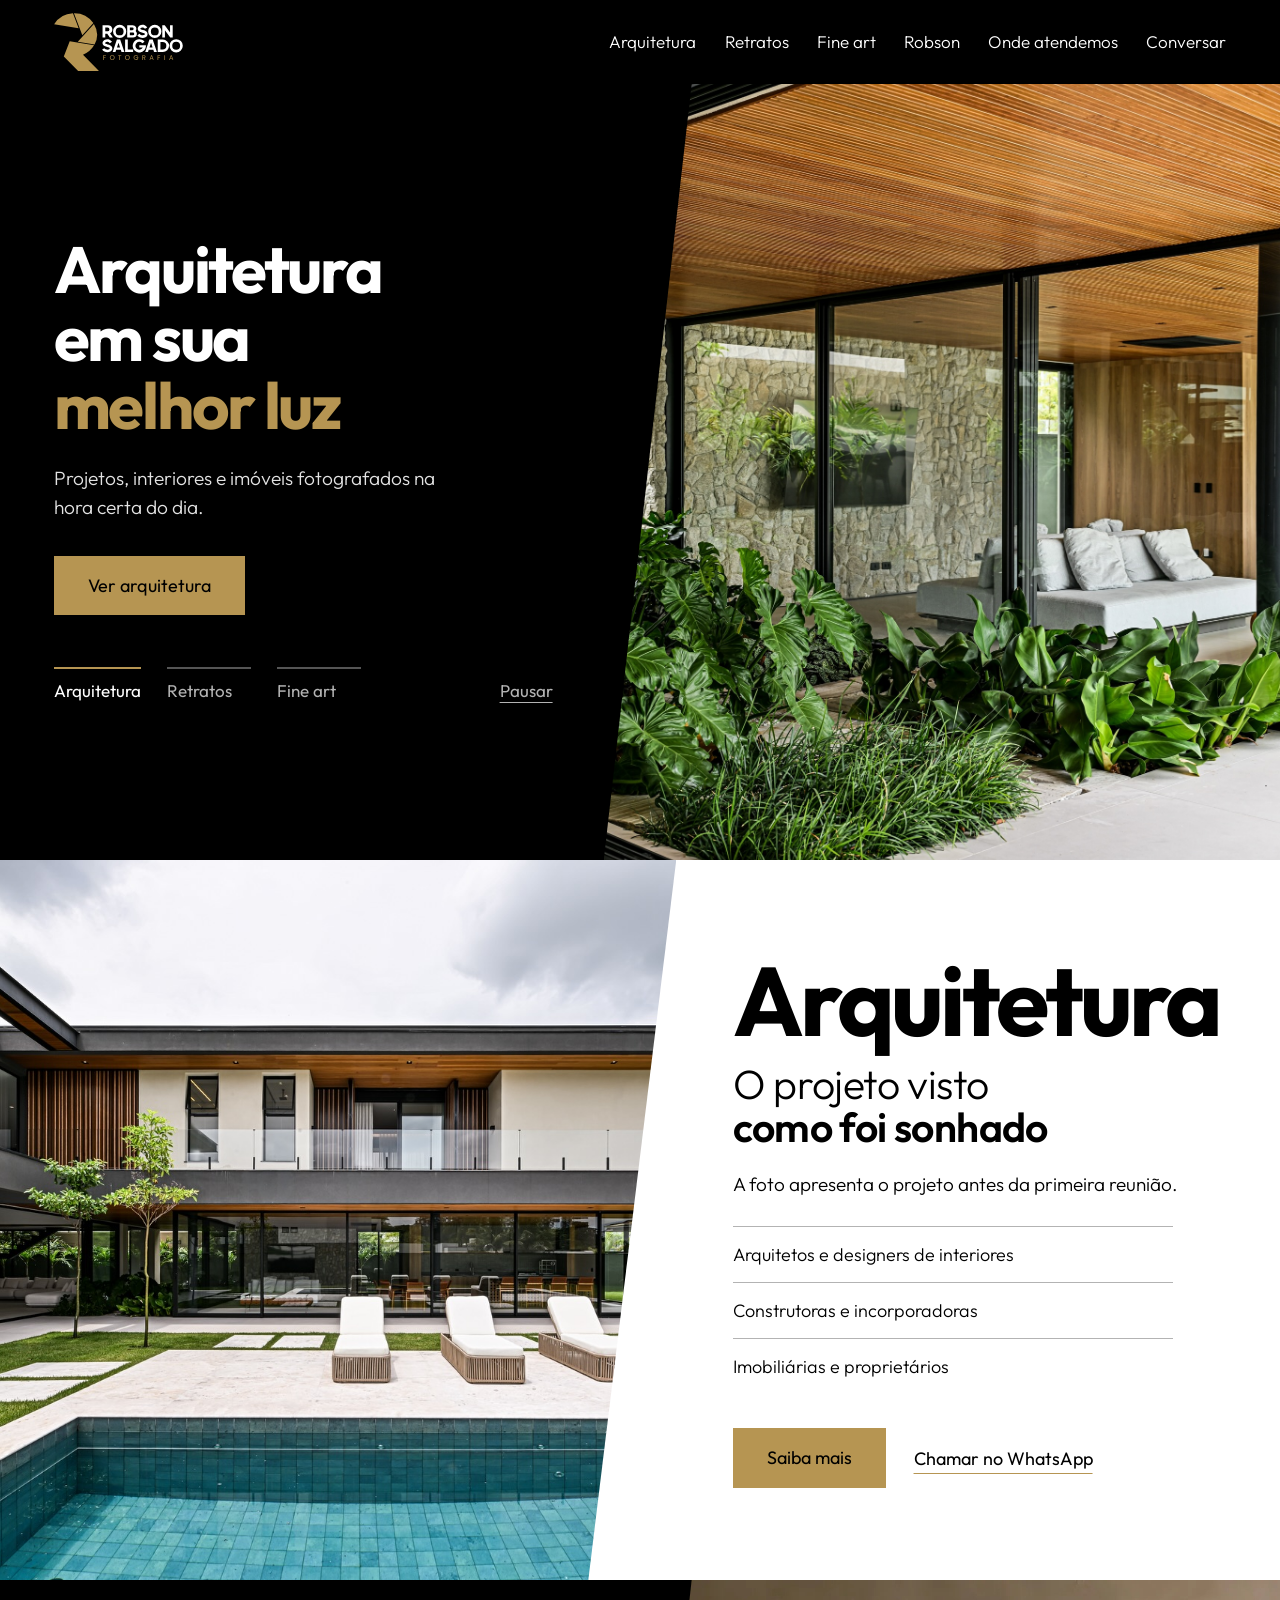
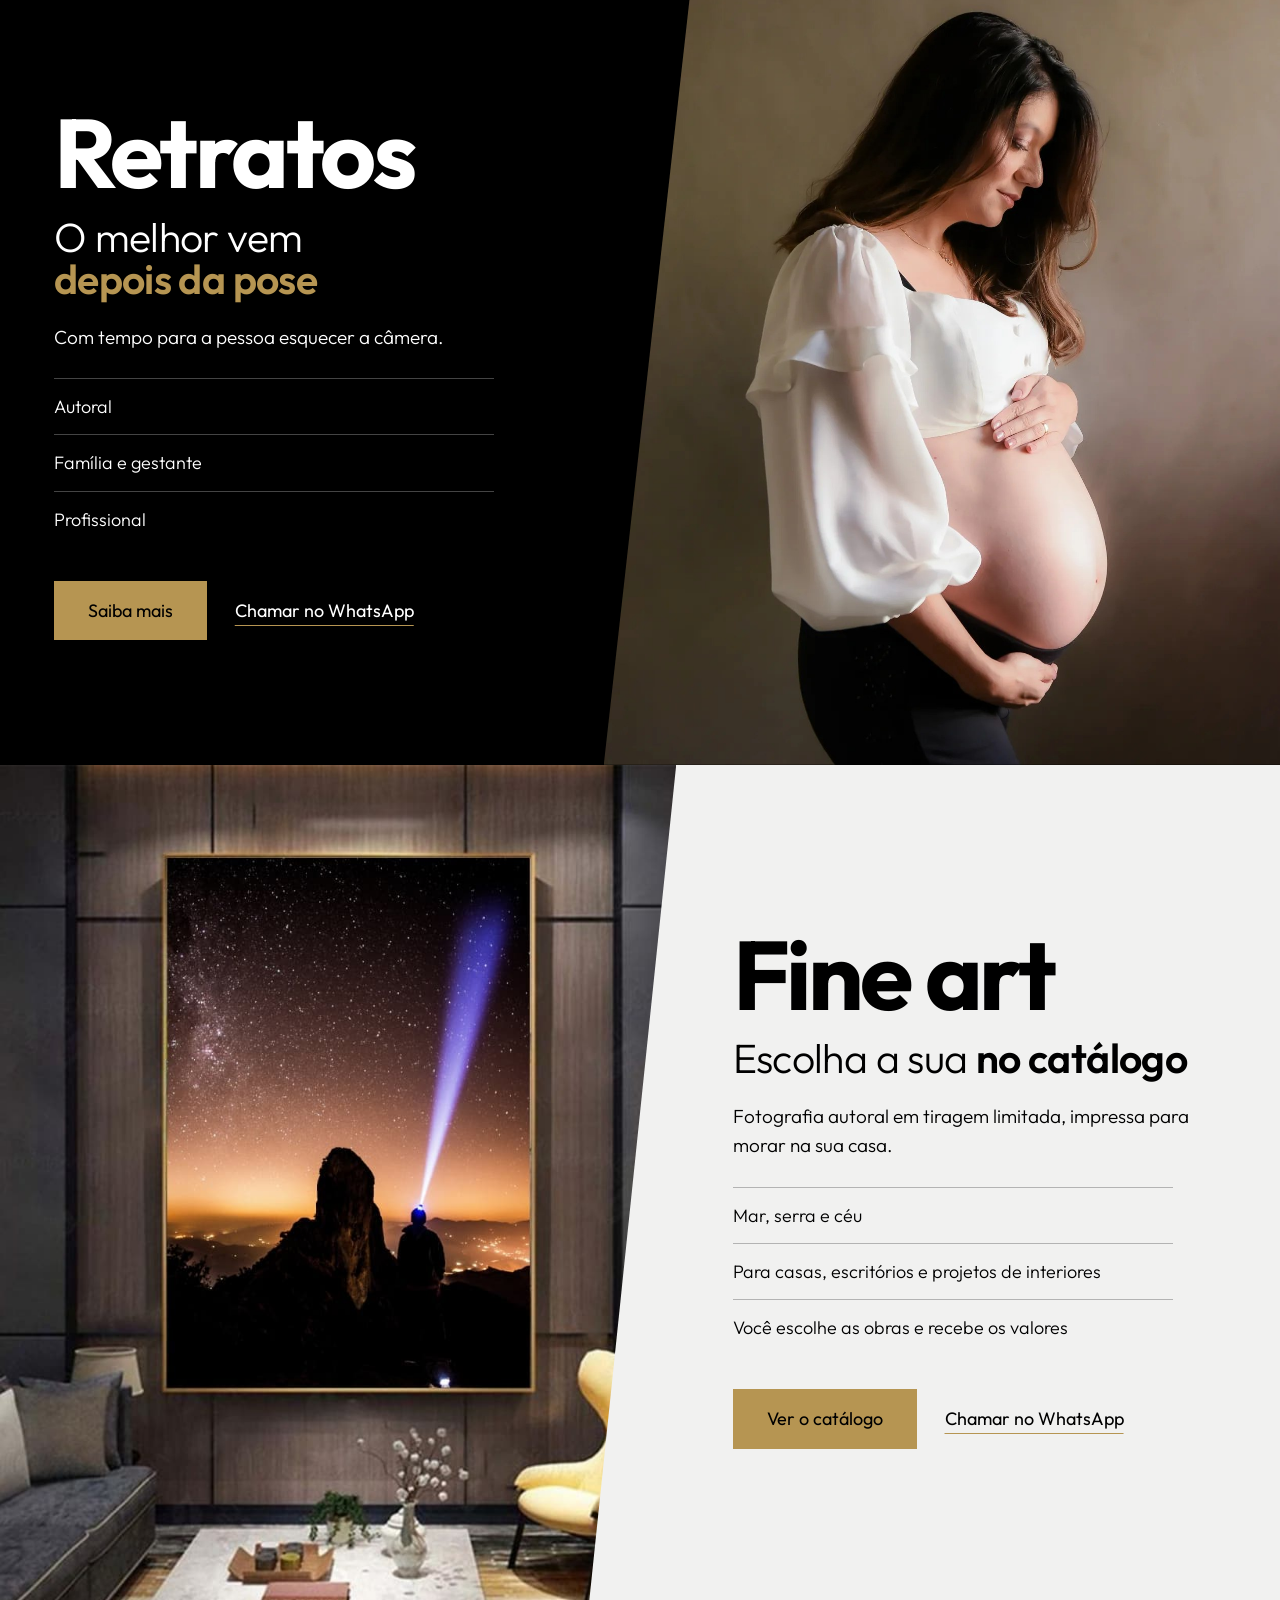
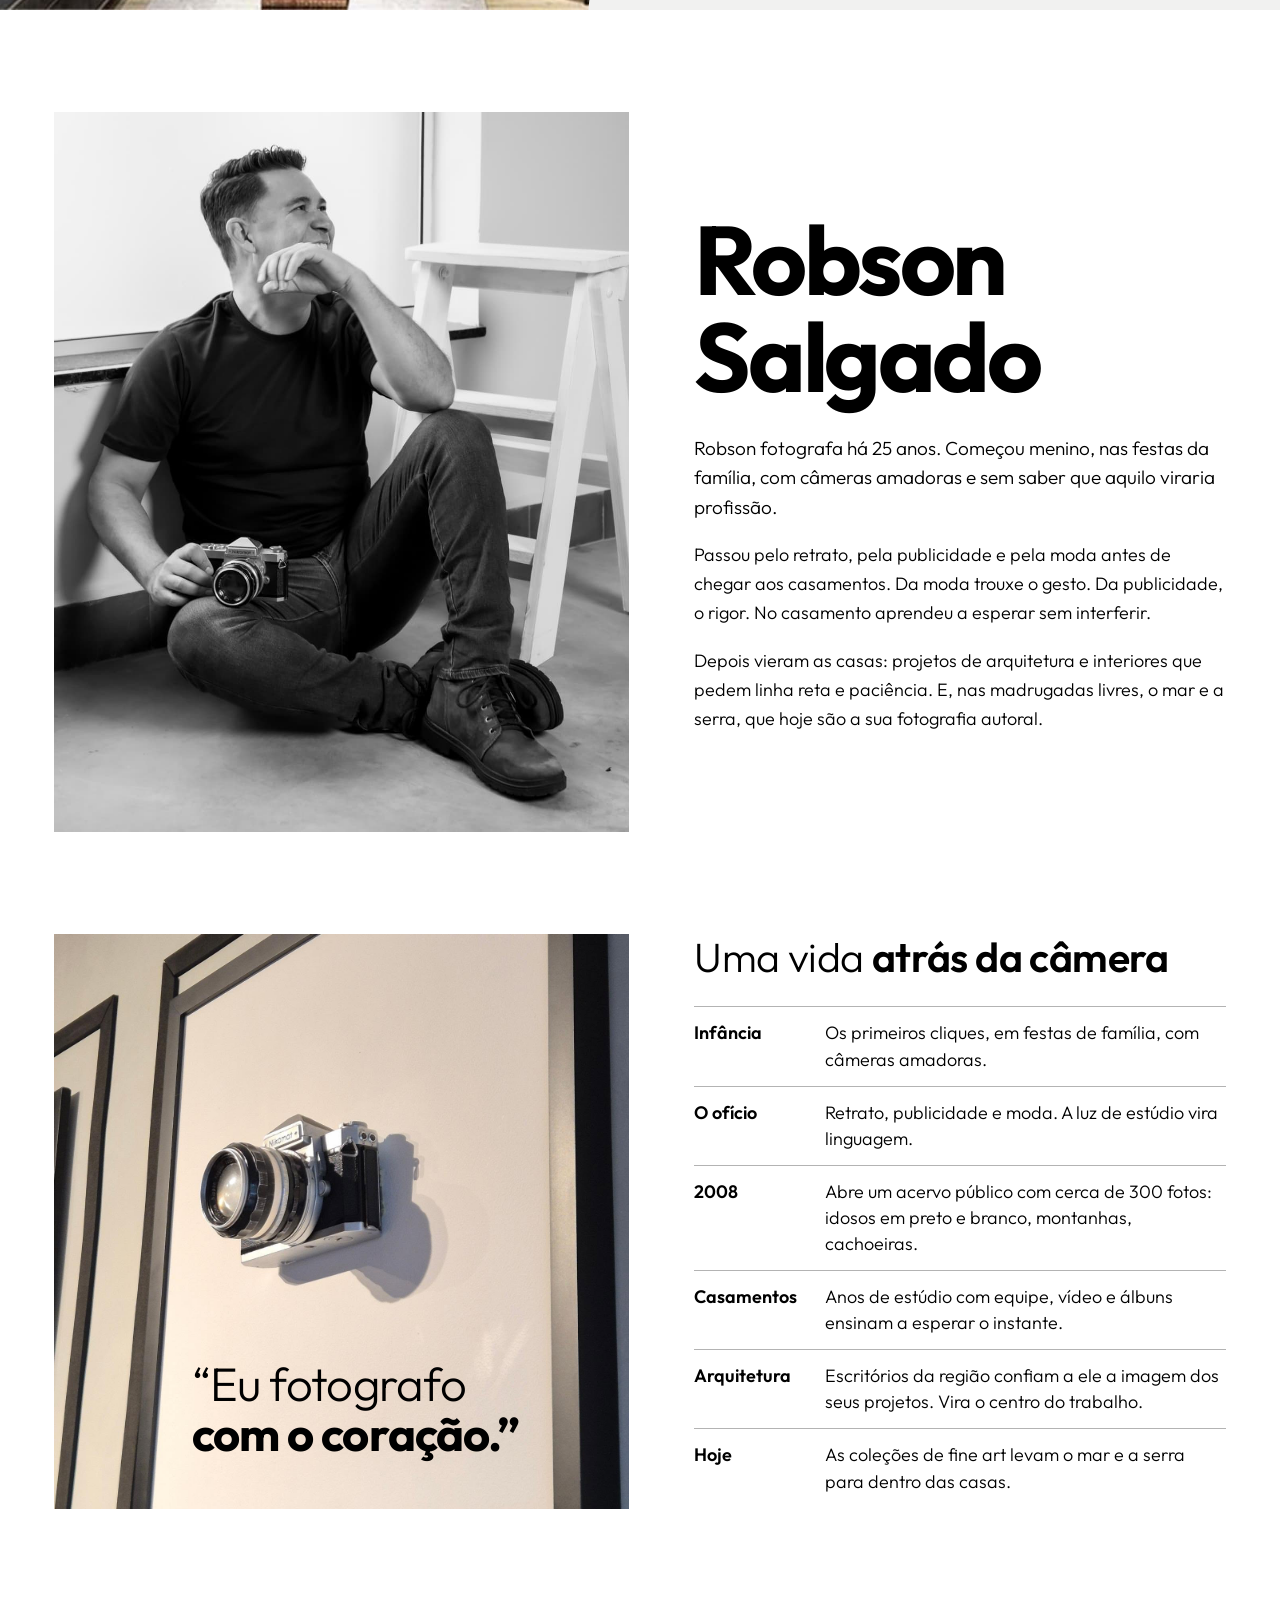
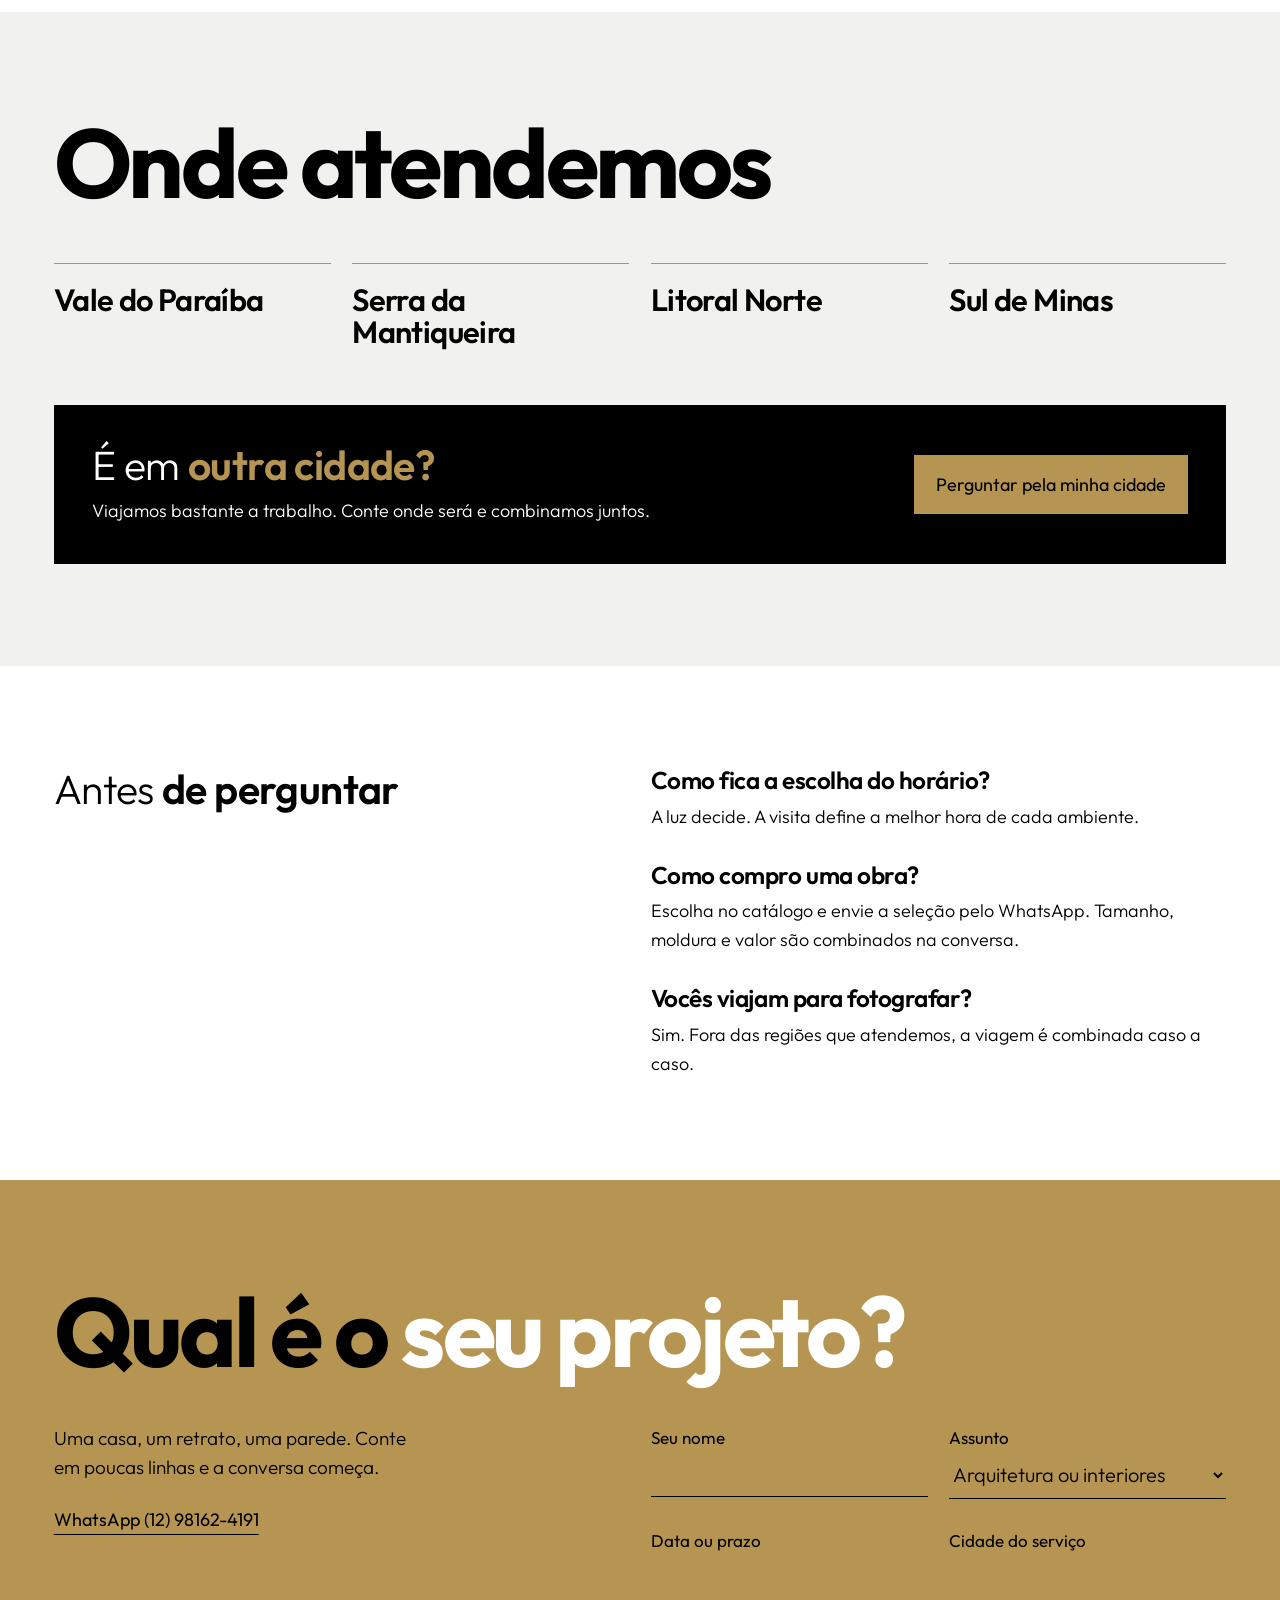
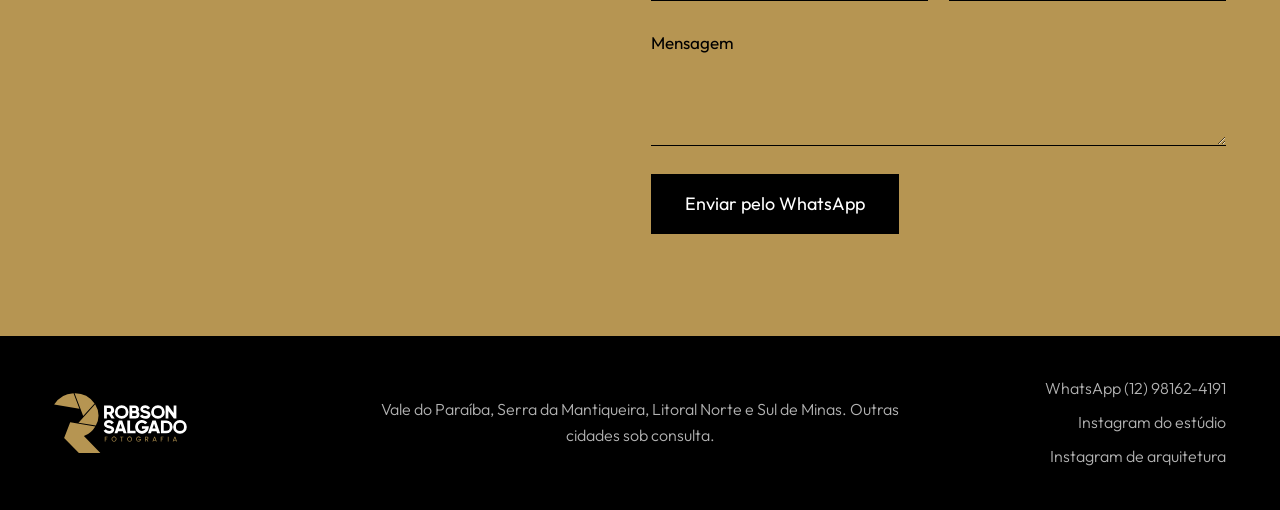
==== commit e37791b7: "Capa rotativa, páginas por serviço e catálogo fine art Co-Authored-By: Claude Opus 5.5 <noreply@anth" ====
--- a/index.html
+++ b/index.html
@@ -1,68 +1,5 @@
-<!doctype html>
-<html lang="pt-BR"><head><meta charset="utf-8"><meta name="viewport" content="width=device-width,initial-scale=1"><meta name="robots" content="noindex,nofollow">
-<title>Robson Salgado Fotografia</title><meta name="description" content="Fotografia de arquitetura, retratos e obras fine art.">
-<meta property="og:title" content="Robson Salgado Fotografia"><meta property="og:description" content="Fotografia de arquitetura, retratos e obras fine art."><meta property="og:type" content="website"><meta property="og:url" content="https://preterconsultoria-svg.github.io/robson-salgado/"><meta property="og:image" content="https://preterconsultoria-svg.github.io/robson-salgado/assets/link-v3.jpg"><meta property="og:image:width" content="1200"><meta property="og:image:height" content="630"><meta name="twitter:card" content="summary_large_image"><meta name="theme-color" content="#000000"><link rel="icon" href="assets/favicon.svg">
-<link rel="preconnect" href="https://fonts.googleapis.com"><link rel="preconnect" href="https://fonts.gstatic.com" crossorigin>
-<link href="https://fonts.googleapis.com/css2?family=Outfit:wght@300;400;600;700&display=swap" rel="stylesheet">
-<style>
-/* Identidade oficial do Robson: #000000 #B3B3B3 #B69552 #FFFFFF; Outfit no lugar de Retroica e Made Tommy (licenciadas). */
-:root{--preto:#000;--cinza:#B3B3B3;--ouro:#B69552;--m:max(clamp(20px,4.2vw,72px),calc((100vw - 1320px)/2));--g:clamp(14px,1.7vw,24px);--v:clamp(72px,8vw,124px);--t:Outfit,"Century Gothic",system-ui,sans-serif}
-*{box-sizing:border-box}html{scroll-behavior:smooth;-webkit-text-size-adjust:100%}
-body{margin:0;background:#fff;color:var(--preto);font:300 18px/1.62 var(--t);overflow-x:clip}
-img{display:block;width:100%;height:auto;object-fit:cover}figure{margin:0}p{margin:0;max-width:52ch}p+p{margin-top:1em}a{color:inherit}
-h1,h2,h3,.prom,.d{font-family:var(--t);font-weight:700;margin:0;line-height:1.04;letter-spacing:-.02em;text-wrap:balance}em{font-style:italic}
-figcaption{font-size:16px;line-height:1.4;margin-top:10px;opacity:.8}
-:focus-visible{outline:2px solid var(--ouro);outline-offset:4px}
-section{padding:var(--v) var(--m)}section[id]{scroll-margin-top:84px}
-.g{display:grid;grid-template-columns:repeat(12,minmax(0,1fr));column-gap:var(--g)}
-.escuro{background:var(--preto);color:#fff}
-.tit{font-size:clamp(56px,7.6vw,116px);line-height:1}.prom{font-size:clamp(32px,3.2vw,48px)}.prom em,.tres h3{color:var(--preto)}.escuro .prom em,.vinho .prom em,.escuro .tres h3,.vinho .tres h3{color:var(--ouro)}
-.lead{font-size:clamp(19px,1.45vw,21px);line-height:1.55}
-.ir{display:inline-block;margin-top:22px;font-weight:400;text-decoration:underline;text-decoration-thickness:1px;text-underline-offset:8px;text-decoration-color:var(--ouro)}.ir:hover{text-decoration-thickness:2px}
-/* cabeçalho igual nas quatro vertentes */
-.cab{align-items:end;row-gap:22px;margin-bottom:clamp(36px,4vw,60px)}.cab .tit{grid-column:1/13}.cab .prom{grid-column:1/7;align-self:start}.cab .lead{grid-column:7/13;align-self:start;padding-top:.25em;margin-top:0!important}
-.f2,.f3{display:grid;gap:var(--g);margin-bottom:var(--g)}.f2{grid-template-columns:1fr 1fr}.f3{grid-template-columns:repeat(3,1fr)}.q img{aspect-ratio:1}.r img{aspect-ratio:4/5}.p img{aspect-ratio:4/3}.lg img{aspect-ratio:2.1;object-position:50% 60%}
-.tres{display:grid;grid-template-columns:repeat(3,1fr);gap:var(--g);margin-top:clamp(44px,5vw,72px)}.tres>div{border-top:1px solid var(--ouro);padding:22px 24px 0 0;display:flex;flex-direction:column;align-items:flex-start}.tres h3{font-size:clamp(25px,2vw,30px);font-style:italic;font-weight:400;margin-bottom:12px}
-.pedido{margin-top:44px}.bt{display:inline-block;font:400 18px/1.2 var(--t);background:var(--ouro);color:var(--preto);border:0;padding:19px 34px;cursor:pointer;text-decoration:none}.bt:hover{background:var(--ouro)}
-/* topo */
-.barra{position:sticky;top:0;z-index:9;background:var(--preto);color:#fff;display:flex;justify-content:space-between;align-items:center;gap:24px;padding:13px var(--m);font-size:17px}.barra img{height:58px;width:auto}.barra nav{display:flex;gap:clamp(16px,2.2vw,34px)}.barra a{text-decoration:none}.barra nav a:hover{color:var(--ouro)}
-/* robson */
-.rob .g{align-items:center}.rob figure{grid-column:1/7}.rob figure img{aspect-ratio:4/5}.quem{grid-column:7/13;padding-left:clamp(0px,3.4vw,56px)}.quem .tit{color:var(--preto);margin-bottom:28px}.quem .tit span{display:block}
-.car{padding-top:0}.car .g{align-items:center}.cam{grid-column:1/7;position:relative;container-type:inline-size}.cam img{aspect-ratio:1}.cam blockquote{position:absolute;left:24%;bottom:9%;margin:0;font-size:8.2cqw;color:var(--preto)}.cam em{display:block}
-.lin{grid-column:7/13;padding-left:clamp(0px,3.4vw,56px)}.lin dl{margin:28px 0 0;display:grid;grid-template-columns:auto 1fr}.lin dt,.lin dd{border-top:1px solid #B3B3B3;padding:13px 0;margin:0;line-height:1.45}.lin dt{font:italic 400 22px/1.2 var(--t);color:var(--preto);padding-right:28px}
-.noms{font-size:clamp(25px,2.5vw,37px);line-height:1.35;max-width:none;text-align:center;margin-top:clamp(44px,5vw,72px)}.noms span{white-space:nowrap}.noms span:nth-child(even){font-style:italic;color:var(--preto)}
-/* fine art */
-.exp{display:flex;justify-content:center;align-items:center;gap:clamp(24px,5vw,80px)}.quadro{background:#F5F0E6;padding:clamp(14px,2vw,30px);border:clamp(5px,.5vw,8px) solid #B98A40;box-shadow:inset 0 0 14px #0003,0 2px 4px #0006,0 34px 50px -8px #1a0308cc}.quadro img{height:min(30vw,440px);width:auto}
-/* onde */
-.onde .cab{margin-bottom:0}.reg{list-style:none;margin:clamp(36px,4vw,56px) 0 0;padding:0;display:grid;grid-template-columns:repeat(4,1fr);gap:var(--g)}.reg li{border-top:1px solid var(--ouro);padding-top:20px;font-size:clamp(27px,2.4vw,36px)}
-.outra{margin-top:clamp(40px,4.5vw,64px);display:flex;flex-wrap:wrap;gap:26px 60px;align-items:center;justify-content:space-between;background:var(--preto);color:#fff;padding:clamp(28px,3vw,44px)}.outra .prom em{color:var(--ouro)}.outra p+p{margin-top:10px}
-.per{padding-top:0}.per .prom{grid-column:1/7}.per dl{grid-column:7/13;margin:0}.per dt{font-size:clamp(24px,1.9vw,29px);margin-bottom:8px}.per dd{margin:0 0 32px;max-width:50ch}.per dd:last-child{margin:0}
-/* contato */
-.fim{background:var(--ouro)}.fim .tit{grid-column:1/13;margin-bottom:clamp(30px,3.4vw,52px)}.fim .tit em{color:var(--preto)}.fim .pq{grid-column:1/5}.fim form{grid-column:7/13;display:grid;grid-template-columns:1fr 1fr;gap:28px var(--g)}
-label{display:block;font-size:17px;font-weight:400}input,select,textarea{display:block;width:100%;background:none;border:0;border-bottom:1px solid var(--preto);border-radius:0;padding:10px 0;font:300 20px var(--t);color:var(--preto)}textarea{min-height:90px;resize:vertical}.w{grid-column:1/-1}.fim .bt{background:var(--preto);color:#fff}.fim .bt:hover{background:#333}.aviso{grid-column:1/-1;max-width:none;background:#fff;padding:18px 20px}
-footer{background:var(--preto);color:#B3B3B3;display:grid;grid-template-columns:1fr 2fr 1fr;align-items:center;gap:26px;padding:40px var(--m);font-size:16px}footer img{height:60px;width:auto}footer p{max-width:none;text-align:center}footer div{display:grid;gap:8px;justify-items:end}footer a{text-decoration:none}footer a:hover{color:var(--ouro)}
-
-.prom{font-weight:300;letter-spacing:-.015em}.prom b,.prom em{font-weight:600;font-style:normal;color:inherit}.escuro .prom b{color:var(--ouro)}.tit{letter-spacing:-.035em}.tres h3{font-style:normal!important;font-weight:600!important;color:inherit!important}.escuro .tres h3{color:var(--ouro)!important}
-.lin dt{font:600 18px/1.45 var(--t)!important}.noms{font-weight:300;letter-spacing:-.01em}.noms span:nth-child(even){font-style:normal;font-weight:600;color:inherit}
-.cam blockquote{font-weight:300}.cam em{font-style:normal;font-weight:700}.reg li{font-weight:600}.outra .prom em{color:var(--ouro)}.fim .tit em{font-style:normal;color:#fff}.fim .bt{color:#fff}.per dt{font-weight:600}
-.cinza{background:#f1f1f0}
-/* abertura */
-.abre{background:#000;color:#fff;padding:0;display:grid;grid-template-columns:minmax(0,1fr) minmax(0,1.12fr);min-height:min(776px,calc(100svh - 84px))}.abre>div{align-self:center;padding:56px clamp(24px,4vw,64px) 56px var(--m)}.abre h1{font-size:clamp(44px,5.3vw,88px);letter-spacing:-.035em}.abre h1 span{display:block;color:var(--ouro)}.abre p{font-size:clamp(19px,1.5vw,22px);line-height:1.5;margin-top:26px;max-width:34ch;color:#e3e3e3}.abre .bt{margin-top:36px}
-.abre>img{height:100%;max-height:900px;clip-path:polygon(13% 0,100% 0,100% 100%,0 100%);object-position:50% 70%}
-/* obras */
-.obras{display:grid;grid-template-columns:repeat(3,1fr);gap:clamp(24px,4vw,64px);align-items:end}.obras .quadro{background:#fff;border:8px solid #000;box-shadow:0 1px 2px #0003,0 26px 38px -12px #0006;padding:clamp(14px,1.8vw,26px)}.obras .quadro img{height:auto;width:100%;aspect-ratio:3/4}.obras h3{margin-top:34px;font-size:25px;font-weight:600}.obras .ir{margin-top:8px}
-@media(max-width:820px){.abre{grid-template-columns:1fr;min-height:0}.abre>img{order:-1;aspect-ratio:1/1.02;clip-path:polygon(0 0,100% 0,100% 100%,0 92%)}.abre>div{padding:34px var(--m) 56px}.abre h1{font-size:12.4vw}.obras{grid-template-columns:1fr;gap:52px;max-width:360px;margin-inline:auto}
-
-.barra nav a:not(:last-child){display:none}.barra img{height:50px}
-.vit h1{font-size:10.4vw}.jan{grid-template-columns:1fr 1fr;row-gap:26px}.cx{height:48vw}
-.tit{font-size:15vw}.rob figure,.quem,.cam,.lin,.cab .prom,.cab .lead,.per .prom,.per dl,.fim .pq,.fim form{grid-column:1/-1;padding-left:0}.quem,.lin{margin-top:36px}.rob figure,.cam{margin-inline:calc(var(--m)*-1)}
-.lin dl{grid-template-columns:1fr}.lin dt{padding-bottom:0}.lin dd{border:0;padding-top:5px}
-.f3,.f2{grid-template-columns:1fr 1fr}.f2 img,.f3 img{aspect-ratio:4/5!important}.f3.impar figure:first-child{grid-column:1/-1}.lg{margin-inline:calc(var(--m)*-1)}.lg img{aspect-ratio:1.4}
-.tres{grid-template-columns:1fr;gap:30px}.exp{flex-direction:column;gap:36px}.quadro img{height:auto;width:100%}.exp .quadro:first-child{width:78%}
-.reg{grid-template-columns:1fr 1fr;row-gap:28px}.per dl{margin-top:34px}.fim form{grid-template-columns:1fr;margin-top:34px}footer{grid-template-columns:1fr}footer p{text-align:left}footer div{justify-items:start}}
-@media(prefers-reduced-motion:reduce){html{scroll-behavior:auto}.cx:after{animation:none!important}}
-</style></head><body>
-<div class="barra"><a href="#topo" aria-label="Robson Salgado Fotografia, início"><img src="assets/logo-negativo.svg" alt="Robson Salgado Fotografia"></a><nav><a href="#arquitetura">Arquitetura</a><a href="#retratos">Retratos</a><a href="#fine-art">Fine art</a><a href="#robson">Robson</a><a href="#onde">Onde atendemos</a><a href="#conversar">Conversar</a></nav></div><header class="abre" id="topo"><div><h1>Arquitetura em sua <span>melhor luz</span></h1><p>Fotografia de projetos, interiores e imóveis. Retratos e obras fine art.</p><a class="bt" href="#arquitetura">Ver os projetos</a></div><img src="assets/fotos/a7.jpg" width="1440" height="1920" alt="Varanda de madeira cercada de plantas"></header><main><section id="arquitetura"><div class="cab g"><h2 class="tit">Arquitetura</h2><p class="prom">O projeto visto <b>como foi sonhado</b></p><p class="lead">Quem contrata vê primeiro a imagem. Por isso o trabalho começa na visita: que horas o sol entra, o que ele toca, de onde a casa faz sentido.</p></div><figure class="lg" style="margin-bottom:var(--g)"><img src="assets/fotos/a6.jpg" width="1440" height="961" alt="Casa contemporânea com piscina" loading="lazy"></figure><div class="f3 r impar"><figure class=""><img src="assets/fotos/a46.jpg" width="1080" height="1350" alt="Cozinha integrada com banquetas" loading="lazy"></figure><figure class=""><img src="assets/fotos/a33.jpg" width="1280" height="1920" alt="Pessoa em movimento atravessando a cozinha" loading="lazy"></figure><figure class=""><img src="assets/fotos/a55.jpg" width="1080" height="1350" alt="Banquetas rosê com base dourada" loading="lazy"></figure></div><div class="f2 p par"><figure class=""><img src="assets/fotos/a53.jpg" width="1080" height="720" alt="Banheira branca com a luz da janela" loading="lazy"></figure><figure class=""><img src="assets/fotos/a50.jpg" width="1080" height="720" alt="Casa com piscina e deck" loading="lazy"></figure></div><div class="f3 r impar"><figure class=""><img src="assets/fotos/a83.jpg" width="1080" height="1350" alt="Sala de pé-direito duplo com escada" loading="lazy"></figure><figure class=""><img src="assets/fotos/a78.jpg" width="1080" height="1350" alt="Banheiro de madeira com jardim vertical" loading="lazy"></figure><figure class=""><img src="assets/fotos/a52.jpg" width="1080" height="1350" alt="Sala de estar com mesa de madeira" loading="lazy"></figure></div><div class="f2 p par"><figure class=""><img src="assets/fotos/a63.jpg" width="1080" height="610" alt="Casa iluminada ao anoitecer" loading="lazy" style="object-position:70% 50%"></figure><figure class=""><img src="assets/fotos/a75.jpg" width="1080" height="1080" alt="Lustre de vidro sobre mesa redonda" loading="lazy" style="object-position:50% 45%"></figure></div><p class="noms d"><span>João Gobbo,</span> <span>Santo Arquiteto,</span> <span>Lara Amado,</span> <span>Dani Carneiro,</span> <span>Viviane Fortes,</span> <span>Leia Fonseca,</span> <span>Débora Oliveira,</span> <span>Otta Albernaz,</span> <span>Croma Arquitetos,</span> <span>Laire Designer</span></p><div class="tres"><div><h3>Arquitetos e designers</h3><p>Ensaio completo: ambientes, detalhes, retrato profissional e recortes para publicação.</p></div><div><h3>Construtoras</h3><p>Obra entregue e decorado, com linguagem única para o lançamento, o estande e o portfólio.</p></div><div><h3>Imóveis</h3><p>Para imobiliárias e proprietários: o imóvel na melhor hora de luz, pronto para anúncio.</p></div></div><p class="pedido"><a class="bt" href="#conversar" data-tipo="Arquitetura ou interiores">Fotografar um projeto</a></p></section><section class="escuro" id="retratos"><div class="cab g"><h2 class="tit">Retratos</h2><p class="prom">O melhor vem <b>depois da pose</b></p><p class="lead">Um bom retrato não pede sorriso. Espera a pessoa voltar a ser ela mesma e guarda esse segundo.</p></div><div class="f3 r impar"><figure class=""><img src="assets/fotos/s0.jpg" width="1080" height="1350" alt="Retrato em preto e branco de mulher com a mão no rosto" loading="lazy"></figure><figure class=""><img src="assets/fotos/s62.jpg" width="1333" height="1547" alt="Retrato de gestante em luz suave" loading="lazy"></figure><figure class=""><img src="assets/fotos/s109.jpg" width="1080" height="1350" alt="Homem idoso sorrindo" loading="lazy"></figure></div><div class="tres"><div><h3>Autoral</h3><p>Em estúdio ou locação, com tempo para encontrar a luz da pessoa.</p></div><div><h3>Família e gestante</h3><p>Poucas fotos, bem escolhidas, feitas para a parede.</p></div><div><h3>Profissional</h3><p>Para arquitetos, médicos, executivos e artistas.</p></div></div><p class="pedido"><a class="bt" href="#conversar" data-tipo="Retrato ou ensaio">Agendar um retrato</a></p></section><section class="cinza" id="fine-art"><div class="cab g"><h2 class="tit">Fine art</h2><p class="prom">Obras <b>à venda</b></p><p class="lead">Fotografia autoral em tiragem limitada. Acordar cedo, subir a trilha, esperar a luz. O tamanho e a moldura são escolhidos com você.</p></div><div class="obras"><article><div class="quadro"><img src="assets/fotos/a34.jpg" width="1280" height="1920" alt="Sol nascendo sobre o mar, em moldura" loading="lazy"></div><h3>Nascer do sol</h3><a class="ir" href="https://wa.me/5512981624191?text=Ol%C3%A1%2C%20Robson!%20Tenho%20interesse%20na%20obra%20%E2%80%9CNascer%20do%20sol%E2%80%9D." target="_blank" rel="noopener" data-obra="Nascer do sol">Consultar valor</a></article><article><div class="quadro"><img src="assets/fotos/a45.jpg" width="1280" height="1920" alt="Céu estrelado sobre a serra, em moldura" loading="lazy"></div><h3>Céu de serra</h3><a class="ir" href="https://wa.me/5512981624191?text=Ol%C3%A1%2C%20Robson!%20Tenho%20interesse%20na%20obra%20%E2%80%9CCéu%20de%20serra%E2%80%9D." target="_blank" rel="noopener" data-obra="Céu de serra">Consultar valor</a></article><article><div class="quadro"><img src="assets/fotos/s44.jpg" width="1335" height="1669" alt="Silhueta com um terço contra a luz, em moldura" loading="lazy"></div><h3>Oração</h3><a class="ir" href="https://wa.me/5512981624191?text=Ol%C3%A1%2C%20Robson!%20Tenho%20interesse%20na%20obra%20%E2%80%9COração%E2%80%9D." target="_blank" rel="noopener" data-obra="Oração">Consultar valor</a></article></div></section><section class="rob" id="robson"><div class="g"><figure><img src="assets/fotos/robson.jpg" alt="Robson Salgado sentado no chão, sorrindo, com uma câmera antiga na mão" loading="lazy"></figure><div class="quem"><h2 class="tit"><span>Robson</span><span>Salgado</span></h2>
+<!doctype html><html lang="pt-BR"><head><meta charset="utf-8"><meta name="viewport" content="width=device-width,initial-scale=1"><meta name="robots" content="noindex,nofollow"><title>Robson Salgado Fotografia</title><meta name="description" content="Fotografia de arquitetura, retratos e obras fine art."><meta property="og:title" content="Robson Salgado Fotografia"><meta property="og:description" content="Fotografia de arquitetura, retratos e obras fine art."><meta property="og:type" content="website"><meta property="og:image" content="https://preterconsultoria-svg.github.io/robson-salgado/assets/link-v4.jpg"><meta property="og:image:width" content="1200"><meta property="og:image:height" content="630"><meta name="twitter:card" content="summary_large_image"><meta name="theme-color" content="#000000"><link rel="icon" href="assets/favicon.svg"><link rel="preconnect" href="https://fonts.googleapis.com"><link rel="preconnect" href="https://fonts.gstatic.com" crossorigin><link href="https://fonts.googleapis.com/css2?family=Outfit:wght@300;400;600;700&display=swap" rel="stylesheet"><link rel="stylesheet" href="assets/site.css?v=8"></head><body>
+<div class="barra"><a href="#topo" aria-label="Robson Salgado Fotografia, início"><img src="assets/logo-negativo.svg" alt="Robson Salgado Fotografia"></a><nav><a href="arquitetura.html">Arquitetura</a><a href="retratos.html">Retratos</a><a href="fine-art.html">Fine art</a><a href="#robson">Robson</a><a href="#onde">Onde atendemos</a><a href="#conversar">Conversar</a></nav></div><main id="topo"><section class="capa" aria-label="Destaques"><div class="txt"><div class="pilha"><div class="s on"><h1 class="gr">Arquitetura em sua <b>melhor luz</b></h1><p class="sub">Projetos, interiores e imóveis fotografados na hora certa do dia.</p><a class="bt" href="arquitetura.html">Ver arquitetura</a></div><div class="s"><p class="gr">Retratos que vêm <b>depois da pose</b></p><p class="sub">Autorais, de família e profissionais, em estúdio ou locação.</p><a class="bt" href="retratos.html">Ver retratos</a></div><div class="s"><p class="gr">Fine art para <b>morar na parede</b></p><p class="sub">Fotografia autoral em tiragem limitada, do mar ao céu da serra.</p><a class="bt" href="fine-art.html">Ver o catálogo</a></div></div><div class="abas"><button aria-current="true">Arquitetura</button><button aria-current="false">Retratos</button><button aria-current="false">Fine art</button><button class="pausa">Pausar</button></div></div><div class="pilha fotos"><div class="s on"><img src="assets/fotos/a7.jpg" width="1440" height="1920" alt="Varanda de madeira cercada de plantas" style="object-position:50% 70%"></div><div class="s"><img src="assets/fotos/s0.jpg" width="1080" height="1350" alt="Retrato em preto e branco de mulher com a mão no rosto" style="object-position:50% 25%"></div><div class="s"><img src="assets/fotos/a34.jpg" width="1280" height="1920" alt="Sol nascendo sobre o mar" style="object-position:50% 45%"></div></div></section><section class="amo " id="arquitetura"><img src="assets/fotos/a6.jpg" width="1440" height="961" alt="Casa contemporânea com piscina" loading="lazy" style="object-position:45% 60%"><div class="txt"><h2 class="tit">Arquitetura</h2><p class="prom">O projeto visto <b>como foi sonhado</b></p><p class="lead">A foto apresenta o projeto antes da primeira reunião.</p><ul><li>Arquitetos e designers de interiores</li><li>Construtoras e incorporadoras</li><li>Imobiliárias e proprietários</li></ul><div class="acoes"><a class="bt" href="arquitetura.html">Saiba mais</a><a class="ir" href="https://wa.me/5512981624191?text=Ol%C3%A1%2C%20Robson%21%20Quero%20fotografar%20um%20projeto." target="_blank" rel="noopener">Chamar no WhatsApp</a></div></div></section><section class="amo inv escuro" id="retratos"><img src="assets/fotos/s62.jpg" width="1333" height="1547" alt="Retrato de gestante em luz suave" loading="lazy" style="object-position:45% 30%"><div class="txt"><h2 class="tit">Retratos</h2><p class="prom">O melhor vem <b>depois da pose</b></p><p class="lead">Com tempo para a pessoa esquecer a câmera.</p><ul><li>Autoral</li><li>Família e gestante</li><li>Profissional</li></ul><div class="acoes"><a class="bt" href="retratos.html">Saiba mais</a><a class="ir" href="https://wa.me/5512981624191?text=Ol%C3%A1%2C%20Robson%21%20Quero%20agendar%20um%20retrato." target="_blank" rel="noopener">Chamar no WhatsApp</a></div></div></section><section class="amo cinza quadrinho" id="fine-art"><img src="assets/fotos/a56.jpg" width="864" height="1080" alt="Obra fotográfica emoldurada em uma sala" loading="lazy" style="object-position:50% 35%"><div class="txt"><h2 class="tit">Fine art</h2><p class="prom">Escolha a sua <b>no catálogo</b></p><p class="lead">Fotografia autoral em tiragem limitada, impressa para morar na sua casa.</p><ul><li>Mar, serra e céu</li><li>Para casas, escritórios e projetos de interiores</li><li>Você escolhe as obras e recebe os valores</li></ul><div class="acoes"><a class="bt" href="fine-art.html">Ver o catálogo</a><a class="ir" href="https://wa.me/5512981624191?text=Ol%C3%A1%2C%20Robson%21%20Quero%20saber%20mais%20sobre%20as%20obras%20fine%20art." target="_blank" rel="noopener">Chamar no WhatsApp</a></div></div></section><section class="rob" id="robson"><div class="g"><figure><img src="assets/fotos/robson.jpg" alt="Robson Salgado sentado no chão, sorrindo, com uma câmera antiga na mão" loading="lazy"></figure><div class="quem"><h2 class="tit"><span>Robson</span><span>Salgado</span></h2>
 <p class="lead">Robson fotografa há 25 anos. Começou menino, nas festas da família, com câmeras amadoras e sem saber que aquilo viraria profissão.</p>
 <p>Passou pelo retrato, pela publicidade e pela moda antes de chegar aos casamentos. Da moda trouxe o gesto. Da publicidade, o rigor. No casamento aprendeu a esperar sem interferir.</p>
 <p>Depois vieram as casas: projetos de arquitetura e interiores que pedem linha reta e paciência. E, nas madrugadas livres, o mar e a serra, que hoje são a sua fotografia autoral.</p></div></div></section><section class="car"><div class="g"><figure class="cam"><img src="assets/fotos/a3.jpg" alt="Câmera Nikomat presa à parede, com sua sombra" loading="lazy"><blockquote class="d">“Eu fotografo <em>com o coração.”</em></blockquote></figure><div class="lin"><h2 class="prom">Uma vida <em>atrás da câmera</em></h2><dl>
@@ -72,13 +9,4 @@
 <dt>Casamentos</dt><dd>Anos de estúdio com equipe, vídeo e álbuns ensinam a esperar o instante.</dd>
 <dt>Arquitetura</dt><dd>Escritórios da região confiam a ele a imagem dos seus projetos. Vira o centro do trabalho.</dd>
 <dt>Hoje</dt><dd>As coleções de fine art levam o mar e a serra para dentro das casas.</dd></dl></div></div></section><section class="onde cinza" id="onde"><div class="cab g"><h2 class="tit">Onde atendemos</h2></div><ul class="reg"><li class="d">Vale do Paraíba</li><li class="d">Serra da Mantiqueira</li><li class="d">Litoral Norte</li><li class="d">Sul de Minas</li></ul>
-<div class="outra"><div><p class="prom">É em <em>outra cidade?</em></p><p>Viajamos bastante a trabalho. Conte onde será e combinamos juntos.</p></div><a class="bt" href="#conversar" data-cidade>Perguntar pela minha cidade</a></div></section><section class="per" style="padding-top:var(--v)"><div class="g"><h2 class="prom">Antes <b>de perguntar</b></h2><dl><dt class="d">Como fica a escolha do horário?</dt><dd>A luz decide. A visita define a melhor hora de cada ambiente.</dd><dt class="d">Como compro uma obra?</dt><dd>Escolha a imagem e chame no WhatsApp. Tamanho, moldura e valor são combinados na conversa.</dd><dt class="d">Vocês viajam para fotografar?</dt><dd>Sim. Fora das regiões que atendemos, a viagem é combinada caso a caso.</dd></dl></div></section><section class="fim" id="conversar"><div class="g"><h2 class="tit">Qual é o <em>seu projeto?</em></h2><div class="pq"><p class="lead">Uma casa, um retrato, uma parede. Conte em poucas linhas e a conversa começa.</p><a class="ir" style="text-decoration-color:#000" href="https://wa.me/5512981624191" target="_blank" rel="noopener">WhatsApp (12) 98162-4191</a></div><form><label>Seu nome<input id="nome" name="nome" required autocomplete="name"></label><label>Assunto<select id="tipo" name="tipo"><option>Arquitetura ou interiores</option><option>Imóvel à venda</option><option>Retrato ou ensaio</option><option>Obra fine art</option><option>Outro trabalho</option></select></label><label>Data ou prazo<input id="data" name="data"></label><label>Cidade do serviço<input id="local" name="local"></label><label class="w">Mensagem<textarea id="msg" name="msg"></textarea></label><div class="w"><button class="bt">Enviar pelo WhatsApp</button></div><p class="aviso" role="status" hidden></p></form></div></section></main><footer><img src="assets/logo-negativo.svg" alt="Robson Salgado Fotografia"><p>Vale do Paraíba, Serra da Mantiqueira, Litoral Norte e Sul de Minas. Outras cidades sob consulta.</p><div><a data-wa href="https://wa.me/5512981624191" target="_blank" rel="noopener">WhatsApp (12) 98162-4191</a><a data-ig="instagramStudio" href="#">Instagram do estúdio</a><a data-ig="instagramArq" href="#">Instagram de arquitetura</a></div></footer><script src="config.js?v=6"></script><script>
-document.querySelectorAll('[data-ig]').forEach(a=>{a.href=RS[a.dataset.ig];a.target='_blank';a.rel='noopener'});
-const f=document.querySelector('form');
-document.querySelectorAll('[data-tipo]').forEach(a=>a.addEventListener('click',()=>f.tipo.value=a.dataset.tipo));
-document.querySelector('[data-cidade]').addEventListener('click',()=>setTimeout(()=>f.elements.local.focus({preventScroll:true}),700));
-f.addEventListener('submit',e=>{e.preventDefault();const v=n=>f.elements[n].value.trim();
-const t=`Olá, Robson! Sou ${v('nome')}. Quero conversar sobre ${v('tipo').toLowerCase()}${v('data')?', para '+v('data'):''}${v('local')?', em '+v('local'):''}. ${v('msg')}`.trim();
-if(RS.whatsapp)window.open('https://wa.me/'+RS.whatsapp+'?text='+encodeURIComponent(t),'_blank','noopener');
-else{const a=f.querySelector('.aviso');a.hidden=false;a.textContent='Esta é uma prévia: o envio pelo WhatsApp será ligado na versão final. A mensagem chegará assim: “'+t+'”'}});
-</script></body></html>
+<div class="outra"><div><p class="prom">É em <em>outra cidade?</em></p><p>Viajamos bastante a trabalho. Conte onde será e combinamos juntos.</p></div><a class="bt" href="#conversar" data-cidade>Perguntar pela minha cidade</a></div></section><section class="per" style="padding-top:var(--v)"><div class="g"><h2 class="prom">Antes <b>de perguntar</b></h2><dl><dt class="d">Como fica a escolha do horário?</dt><dd>A luz decide. A visita define a melhor hora de cada ambiente.</dd><dt class="d">Como compro uma obra?</dt><dd>Escolha no catálogo e envie a seleção pelo WhatsApp. Tamanho, moldura e valor são combinados na conversa.</dd><dt class="d">Vocês viajam para fotografar?</dt><dd>Sim. Fora das regiões que atendemos, a viagem é combinada caso a caso.</dd></dl></div></section><section class="fim" id="conversar"><div class="g"><h2 class="tit">Qual é o <em>seu projeto?</em></h2><div class="pq"><p class="lead">Uma casa, um retrato, uma parede. Conte em poucas linhas e a conversa começa.</p><a class="ir" style="text-decoration-color:#000" href="https://wa.me/5512981624191?text=Ol%C3%A1%2C%20Robson%21%20Vim%20pelo%20site." target="_blank" rel="noopener">WhatsApp (12) 98162-4191</a></div><form data-assunto=""><label>Seu nome<input id="nome" name="nome" data-r="Seu nome" required autocomplete="name"></label><label>Assunto<select id="tipo" name="tipo" data-r="Assunto"><option>Arquitetura ou interiores</option><option>Imóvel à venda</option><option>Retrato ou ensaio</option><option>Obra fine art</option><option>Outro trabalho</option></select></label><label>Data ou prazo<input id="data" name="data" data-r="Data ou prazo" ></label><label>Cidade do serviço<input id="local" name="local" data-r="Cidade do serviço" ></label><label class="w">Mensagem<textarea id="msg" name="msg" data-r="Mensagem" ></textarea></label><div class="w"><button class="bt">Enviar pelo WhatsApp</button></div></form></div></section></main><footer><img src="assets/logo-negativo.svg" alt="Robson Salgado Fotografia"><p>Vale do Paraíba, Serra da Mantiqueira, Litoral Norte e Sul de Minas. Outras cidades sob consulta.</p><div><a data-wa href="https://wa.me/5512981624191" target="_blank" rel="noopener">WhatsApp (12) 98162-4191</a><a data-ig="instagramStudio" href="#">Instagram do estúdio</a><a data-ig="instagramArq" href="#">Instagram de arquitetura</a></div></footer><script src="config.js?v=8"></script><script src="assets/site.js?v=8"></script></body></html>
--- a/assets/site.css
+++ b/assets/site.css
@@ -0,0 +1,72 @@
+/* Identidade oficial do Robson: #000000 #B3B3B3 #B69552 #FFFFFF; Outfit no lugar de Retroica e Made Tommy (licenciadas). */
+:root{--preto:#000;--cinza:#B3B3B3;--ouro:#B69552;--m:max(clamp(20px,4.2vw,72px),calc((100vw - 1320px)/2));--g:clamp(14px,1.7vw,24px);--v:clamp(72px,8vw,124px);--t:Outfit,"Century Gothic",system-ui,sans-serif}
+*{box-sizing:border-box}html{scroll-behavior:smooth;-webkit-text-size-adjust:100%}
+body{margin:0;background:#fff;color:var(--preto);font:300 18px/1.62 var(--t);overflow-x:clip}
+img{display:block;width:100%;height:auto;object-fit:cover}figure{margin:0}p{margin:0;max-width:52ch}p+p{margin-top:1em}a{color:inherit}
+h1,h2,h3,.prom,.d{font-family:var(--t);font-weight:700;margin:0;line-height:1.04;letter-spacing:-.02em;text-wrap:balance}em{font-style:italic}
+figcaption{font-size:16px;line-height:1.4;margin-top:10px;opacity:.8}
+:focus-visible{outline:2px solid var(--ouro);outline-offset:4px}
+section{padding:var(--v) var(--m)}section[id]{scroll-margin-top:84px}
+.g{display:grid;grid-template-columns:repeat(12,minmax(0,1fr));column-gap:var(--g)}
+.escuro{background:var(--preto);color:#fff}
+.tit{font-size:clamp(56px,7.6vw,116px);line-height:1}.prom{font-size:clamp(32px,3.2vw,48px)}.prom em,.tres h3{color:var(--preto)}.escuro .prom em,.vinho .prom em,.escuro .tres h3,.vinho .tres h3{color:var(--ouro)}
+.lead{font-size:clamp(19px,1.45vw,21px);line-height:1.55}
+.ir{display:inline-block;margin-top:22px;font-weight:400;text-decoration:underline;text-decoration-thickness:1px;text-underline-offset:8px;text-decoration-color:var(--ouro)}.ir:hover{text-decoration-thickness:2px}
+/* cabeçalho igual nas quatro vertentes */
+.cab{align-items:end;row-gap:22px;margin-bottom:clamp(36px,4vw,60px)}.cab .tit{grid-column:1/13}.cab .prom{grid-column:1/7;align-self:start}.cab .lead{grid-column:7/13;align-self:start;padding-top:.25em;margin-top:0!important}
+.f2,.f3{display:grid;gap:var(--g);margin-bottom:var(--g)}.f2{grid-template-columns:1fr 1fr}.f3{grid-template-columns:repeat(3,1fr)}.q img{aspect-ratio:1}.r img{aspect-ratio:4/5}.p img{aspect-ratio:4/3}.lg img{aspect-ratio:2.1;object-position:50% 60%}
+.tres{display:grid;grid-template-columns:repeat(3,1fr);gap:var(--g);margin-top:clamp(44px,5vw,72px)}.tres>div{border-top:1px solid var(--ouro);padding:22px 24px 0 0;display:flex;flex-direction:column;align-items:flex-start}.tres h3{font-size:clamp(25px,2vw,30px);font-style:italic;font-weight:400;margin-bottom:12px}
+.pedido{margin-top:44px}.bt{display:inline-block;font:400 18px/1.2 var(--t);background:var(--ouro);color:var(--preto);border:0;padding:19px 34px;cursor:pointer;text-decoration:none}.bt:hover{background:var(--ouro)}
+/* topo */
+.barra{position:sticky;top:0;z-index:9;background:var(--preto);color:#fff;display:flex;justify-content:space-between;align-items:center;gap:24px;padding:13px var(--m);font-size:17px}.barra img{height:58px;width:auto}.barra nav{display:flex;gap:clamp(16px,2.2vw,34px)}.barra a{text-decoration:none}.barra nav a:hover{color:var(--ouro)}
+/* robson */
+.rob .g{align-items:center}.rob figure{grid-column:1/7}.rob figure img{aspect-ratio:4/5}.quem{grid-column:7/13;padding-left:clamp(0px,3.4vw,56px)}.quem .tit{color:var(--preto);margin-bottom:28px}.quem .tit span{display:block}
+.car{padding-top:0}.car .g{align-items:center}.cam{grid-column:1/7;position:relative;container-type:inline-size}.cam img{aspect-ratio:1}.cam blockquote{position:absolute;left:24%;bottom:9%;margin:0;font-size:8.2cqw;color:var(--preto)}.cam em{display:block}
+.lin{grid-column:7/13;padding-left:clamp(0px,3.4vw,56px)}.lin dl{margin:28px 0 0;display:grid;grid-template-columns:auto 1fr}.lin dt,.lin dd{border-top:1px solid #B3B3B3;padding:13px 0;margin:0;line-height:1.45}.lin dt{font:italic 400 22px/1.2 var(--t);color:var(--preto);padding-right:28px}
+.noms{font-size:clamp(25px,2.5vw,37px);line-height:1.35;max-width:none;text-align:center;margin-top:clamp(44px,5vw,72px)}.noms span{white-space:nowrap}.noms span:nth-child(even){font-style:italic;color:var(--preto)}
+/* fine art */
+.exp{display:flex;justify-content:center;align-items:center;gap:clamp(24px,5vw,80px)}.quadro{background:#F5F0E6;padding:clamp(14px,2vw,30px);border:clamp(5px,.5vw,8px) solid #B98A40;box-shadow:inset 0 0 14px #0003,0 2px 4px #0006,0 34px 50px -8px #1a0308cc}.quadro img{height:min(30vw,440px);width:auto}
+/* onde */
+.onde .cab{margin-bottom:0}.reg{list-style:none;margin:clamp(36px,4vw,56px) 0 0;padding:0;display:grid;grid-template-columns:repeat(4,1fr);gap:var(--g)}.reg li{border-top:1px solid var(--ouro);padding-top:20px;font-size:clamp(27px,2.4vw,36px)}
+.outra{margin-top:clamp(40px,4.5vw,64px);display:flex;flex-wrap:wrap;gap:26px 60px;align-items:center;justify-content:space-between;background:var(--preto);color:#fff;padding:clamp(28px,3vw,44px)}.outra .prom em{color:var(--ouro)}.outra p+p{margin-top:10px}
+.per{padding-top:0}.per .prom{grid-column:1/7}.per dl{grid-column:7/13;margin:0}.per dt{font-size:clamp(24px,1.9vw,29px);margin-bottom:8px}.per dd{margin:0 0 32px;max-width:50ch}.per dd:last-child{margin:0}
+/* contato */
+.fim{background:var(--ouro)}.fim .tit{grid-column:1/13;margin-bottom:clamp(30px,3.4vw,52px)}.fim .tit em{color:var(--preto)}.fim .pq{grid-column:1/5}.fim form{grid-column:7/13;display:grid;grid-template-columns:1fr 1fr;gap:28px var(--g)}
+label{display:block;font-size:17px;font-weight:400}input,select,textarea{display:block;width:100%;background:none;border:0;border-bottom:1px solid var(--preto);border-radius:0;padding:10px 0;font:300 20px var(--t);color:var(--preto)}textarea{min-height:90px;resize:vertical}.w{grid-column:1/-1}.fim .bt{background:var(--preto);color:#fff}.fim .bt:hover{background:#333}.aviso{grid-column:1/-1;max-width:none;background:#fff;padding:18px 20px}
+footer{background:var(--preto);color:#B3B3B3;display:grid;grid-template-columns:1fr 2fr 1fr;align-items:center;gap:26px;padding:40px var(--m);font-size:16px}footer img{height:60px;width:auto}footer p{max-width:none;text-align:center}footer div{display:grid;gap:8px;justify-items:end}footer a{text-decoration:none}footer a:hover{color:var(--ouro)}
+
+.prom{font-weight:300;letter-spacing:-.015em}.prom b,.prom em{font-weight:600;font-style:normal;color:inherit}.escuro .prom b{color:var(--ouro)}.tit{letter-spacing:-.035em}.tres h3{font-style:normal!important;font-weight:600!important;color:inherit!important}.escuro .tres h3{color:var(--ouro)!important}
+.lin dt{font:600 18px/1.45 var(--t)!important}.noms{font-weight:300;letter-spacing:-.01em}.noms span:nth-child(even){font-style:normal;font-weight:600;color:inherit}
+.cam blockquote{font-weight:300}.cam em{font-style:normal;font-weight:700}.reg li{font-weight:600}.outra .prom em{color:var(--ouro)}.fim .tit em{font-style:normal;color:#fff}.fim .bt{color:#fff}.per dt{font-weight:600}
+.cinza{background:#f1f1f0}
+/* capa rotativa e mini-capas: o mesmo corte diagonal, tirado das lâminas do símbolo */
+.capa,.amo{padding:0;display:grid;grid-template-columns:minmax(0,1fr) minmax(0,1.12fr)}
+.capa{background:#000;color:#fff;min-height:min(776px,calc(100svh - 84px));position:relative}
+.txt{align-self:center;padding:56px clamp(24px,4vw,64px) 56px var(--m)}
+.pilha{display:grid}.pilha>*{grid-area:1/1}
+.s{opacity:0;visibility:hidden;transition:opacity .45s,visibility .45s}.s.on{opacity:1;visibility:visible}
+.capa .gr{font-size:clamp(42px,5.1vw,84px);letter-spacing:-.035em;line-height:1.04;font-weight:700;margin:0;max-width:none}.capa .gr b{display:block;font-weight:700;color:var(--ouro)}
+.capa .s p.sub{font-size:clamp(19px,1.5vw,22px);line-height:1.5;margin:24px 0 34px;max-width:32ch;color:#e3e3e3}
+.abas{display:flex;align-items:center;gap:26px;margin-top:52px}.abas button{background:none;border:0;border-top:2px solid #555;color:#B3B3B3;font:400 17px/1.2 var(--t);padding:12px 0 6px;min-width:84px;text-align:left;cursor:pointer}.abas button[aria-current=true]{border-color:var(--ouro);color:#fff}.abas .pausa{min-width:0;border-color:transparent;margin-left:auto;text-decoration:underline;text-underline-offset:5px}
+.capa .fotos{min-height:100%;max-height:900px;clip-path:polygon(13% 0,100% 0,100% 100%,0 100%)}.fotos .s{position:relative}.fotos img{position:absolute;inset:0;width:100%;height:100%}
+.amo{min-height:min(720px,92svh)}.amo>img{height:100%;max-height:860px;clip-path:polygon(0 0,100% 0,87% 100%,0 100%)}.amo .txt{padding:64px var(--m) 64px clamp(28px,4.4vw,70px)}
+.amo.inv>img{order:2;clip-path:polygon(13% 0,100% 0,100% 100%,0 100%)}.amo.inv{grid-template-columns:minmax(0,1fr) minmax(0,1.12fr)}.amo:not(.inv){grid-template-columns:minmax(0,1.12fr) minmax(0,1fr)}.amo.inv .txt{padding:64px clamp(24px,4vw,64px) 64px var(--m)}
+.amo .prom{margin:14px 0 22px}.amo ul{list-style:none;padding:0;margin:26px 0 34px}.amo li{border-top:1px solid #B3B3B3;padding:13px 0;max-width:440px}.escuro.amo li{border-color:#444}
+.acoes{display:flex;flex-wrap:wrap;gap:16px 28px;align-items:center}.acoes .ir{margin:0}
+.ab{background:#000;color:#fff}.ab .tit{margin-bottom:18px}.ab .tit b{color:var(--ouro)}.ab .lead{margin-bottom:34px;max-width:38ch}
+.linha{border:1px solid #fff;background:none;color:#fff}.linha:hover{background:#fff;color:#000}
+/* catálogo */
+.cat{display:grid;grid-template-columns:repeat(3,1fr);gap:clamp(24px,4vw,56px)}.cat label{cursor:pointer;display:block}.cat .quadro{background:#fff;border:8px solid #000;padding:clamp(14px,1.8vw,26px);box-shadow:0 1px 2px #0003,0 26px 38px -12px #0006}.cat .quadro img{width:100%;height:auto;aspect-ratio:3/4}.cat .nm{display:flex;justify-content:space-between;align-items:center;gap:14px;margin-top:30px;font-size:23px;font-weight:600}.cat input{position:absolute;opacity:0;width:1px;height:1px}.cat .mk{font:400 17px var(--t);border:1px solid #000;padding:11px 18px;white-space:nowrap}.cat .mk:after{content:"Escolher"}.cat input:checked~.nm .mk{background:var(--ouro);border-color:var(--ouro)}.cat input:checked~.nm .mk:after{content:"Escolhida"}.cat input:checked~.quadro{border-color:var(--ouro)}.cat input:focus-visible~.nm .mk{outline:2px solid #000;outline-offset:4px}
+.sel{position:sticky;bottom:0;z-index:8;background:#000;color:#fff;display:flex;flex-wrap:wrap;justify-content:space-between;align-items:center;gap:14px 30px;padding:16px var(--m)}.sel[hidden]{display:none}.sel p{font-weight:400}.amo>img{min-width:0}.fim form>label:nth-last-child(3):nth-child(odd){grid-column:1/-1}.outra .bt{padding-inline:22px}
+@media(max-width:820px){.capa,.amo,.amo.inv,.amo:not(.inv){grid-template-columns:minmax(0,1fr);min-height:0}.capa .fotos{order:-1;min-height:0;aspect-ratio:1/1.02;clip-path:polygon(0 0,100% 0,100% 100%,0 92%)}.txt,.amo .txt,.amo.inv .txt{padding:32px var(--m) 56px}.capa .gr{font-size:11.6vw}.abas{gap:14px;margin-top:40px;flex-wrap:wrap}.abas button{min-width:0;flex:1}.abas .pausa{flex-basis:100%}.amo>img,.amo.inv>img{order:-1;aspect-ratio:1/1.02;height:auto;clip-path:polygon(0 0,100% 0,100% 100%,0 92%)}.cat{grid-template-columns:1fr;gap:52px;max-width:360px;margin-inline:auto}.sel .bt{width:100%;text-align:center}}
+@media(prefers-reduced-motion:reduce){.s{transition:none}}
+@media(max-width:820px){
+
+.barra nav a:not(:last-child){display:none}.barra img{height:50px}
+.vit h1{font-size:10.4vw}.jan{grid-template-columns:1fr 1fr;row-gap:26px}.cx{height:48vw}
+.tit{font-size:15vw}.rob figure,.quem,.cam,.lin,.cab .prom,.cab .lead,.per .prom,.per dl,.fim .pq,.fim form{grid-column:1/-1;padding-left:0}.quem,.lin{margin-top:36px}.rob figure,.cam{margin-inline:calc(var(--m)*-1)}
+.lin dl{grid-template-columns:1fr}.lin dt{padding-bottom:0}.lin dd{border:0;padding-top:5px}
+.f3,.f2{grid-template-columns:1fr 1fr}.f2 img,.f3 img{aspect-ratio:4/5!important}.f3.impar figure:first-child{grid-column:1/-1}.lg{margin-inline:calc(var(--m)*-1)}.lg img{aspect-ratio:1.4}
+.tres{grid-template-columns:1fr;gap:30px}.exp{flex-direction:column;gap:36px}.quadro img{height:auto;width:100%}.exp .quadro:first-child{width:78%}
+.reg{grid-template-columns:1fr 1fr;row-gap:28px}.per dl{margin-top:34px}.fim form{grid-template-columns:1fr;margin-top:34px}footer{grid-template-columns:1fr}footer p{text-align:left}footer div{justify-items:start}}
+@media(prefers-reduced-motion:reduce){html{scroll-behavior:auto}.cx:after{animation:none!important}}
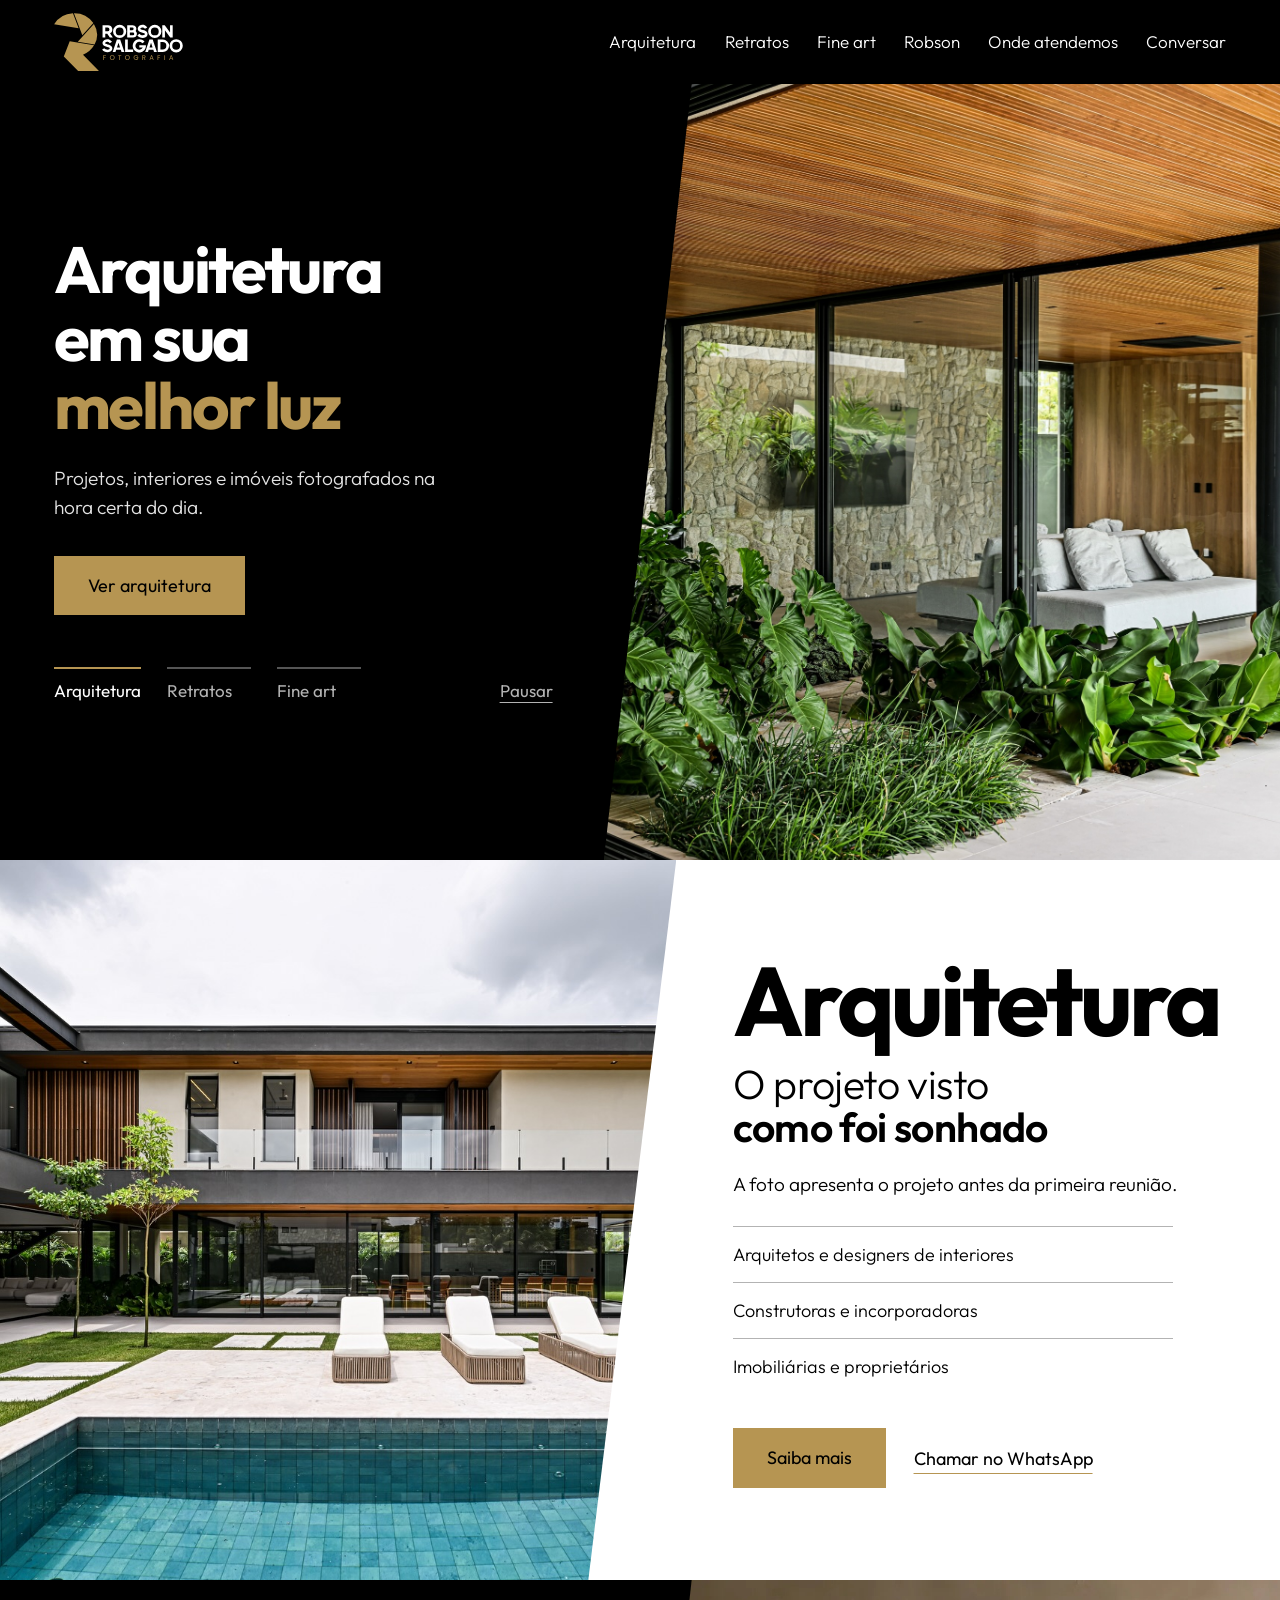
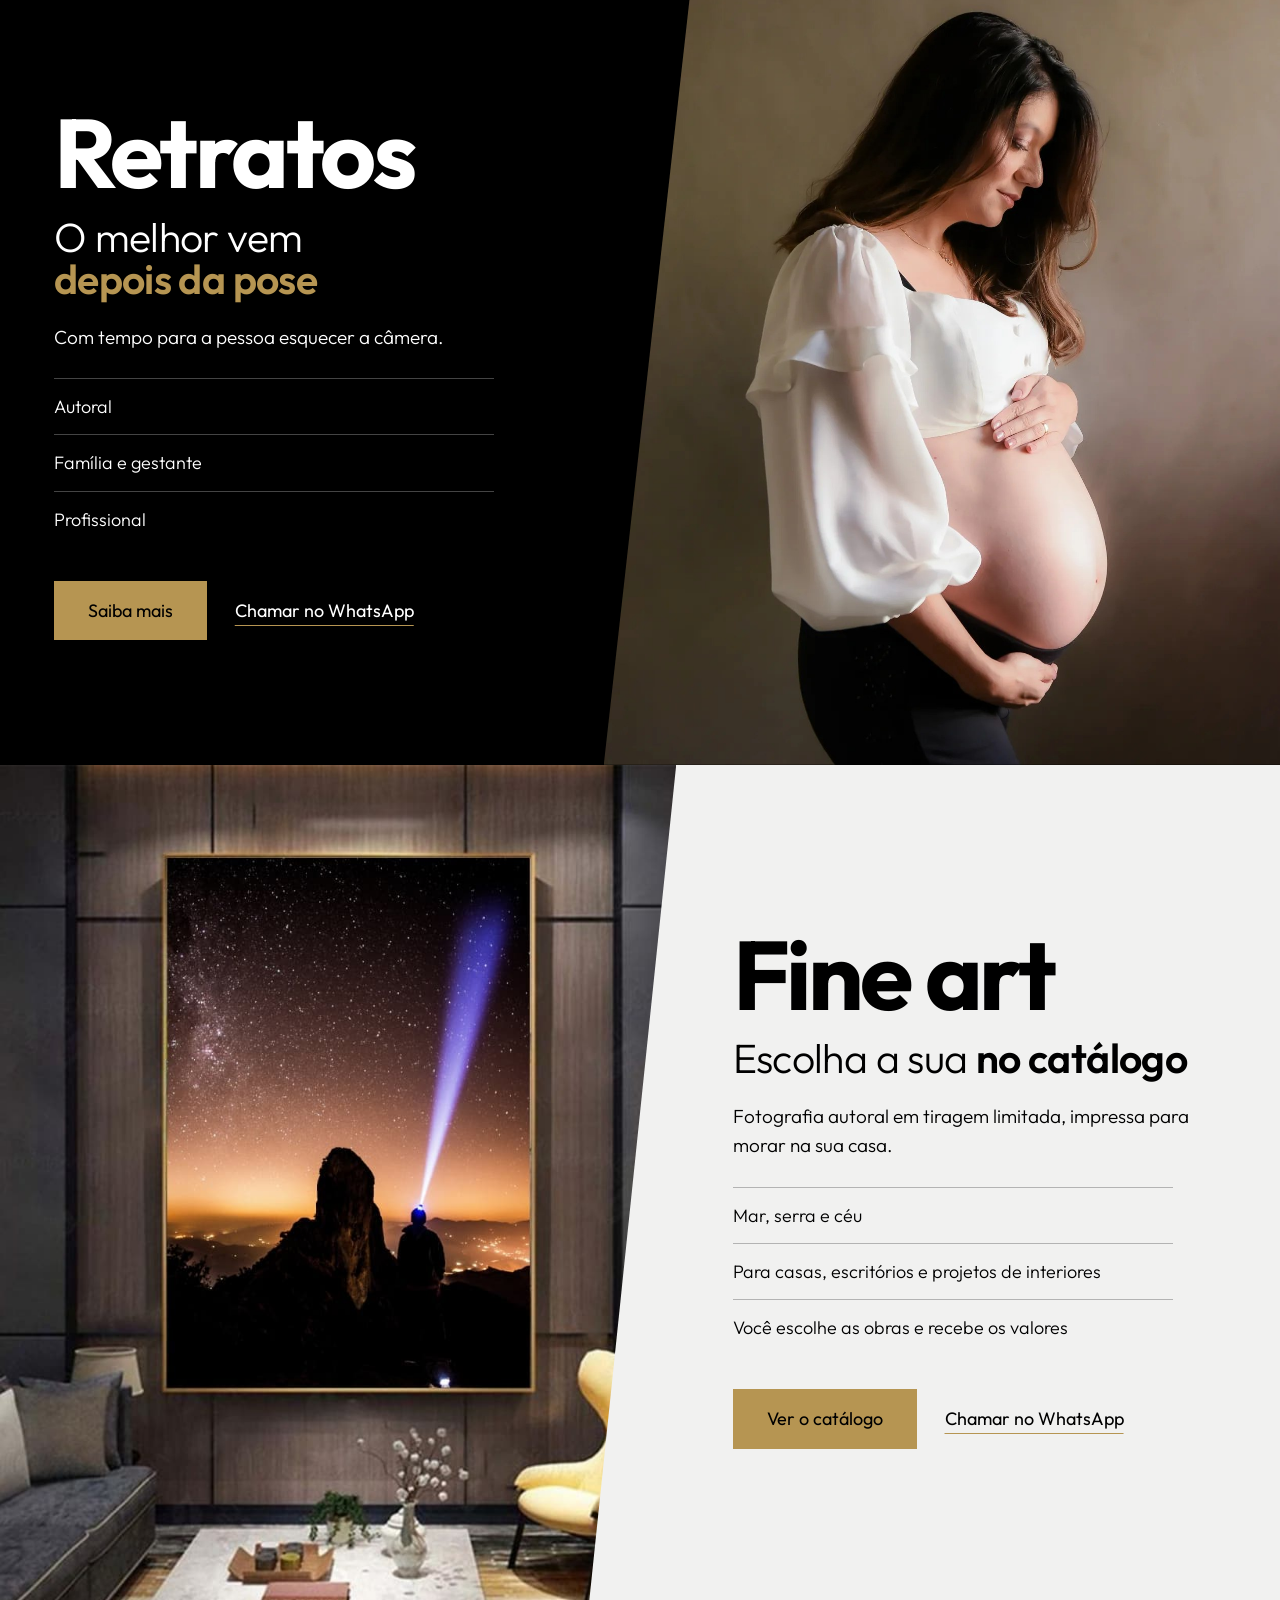
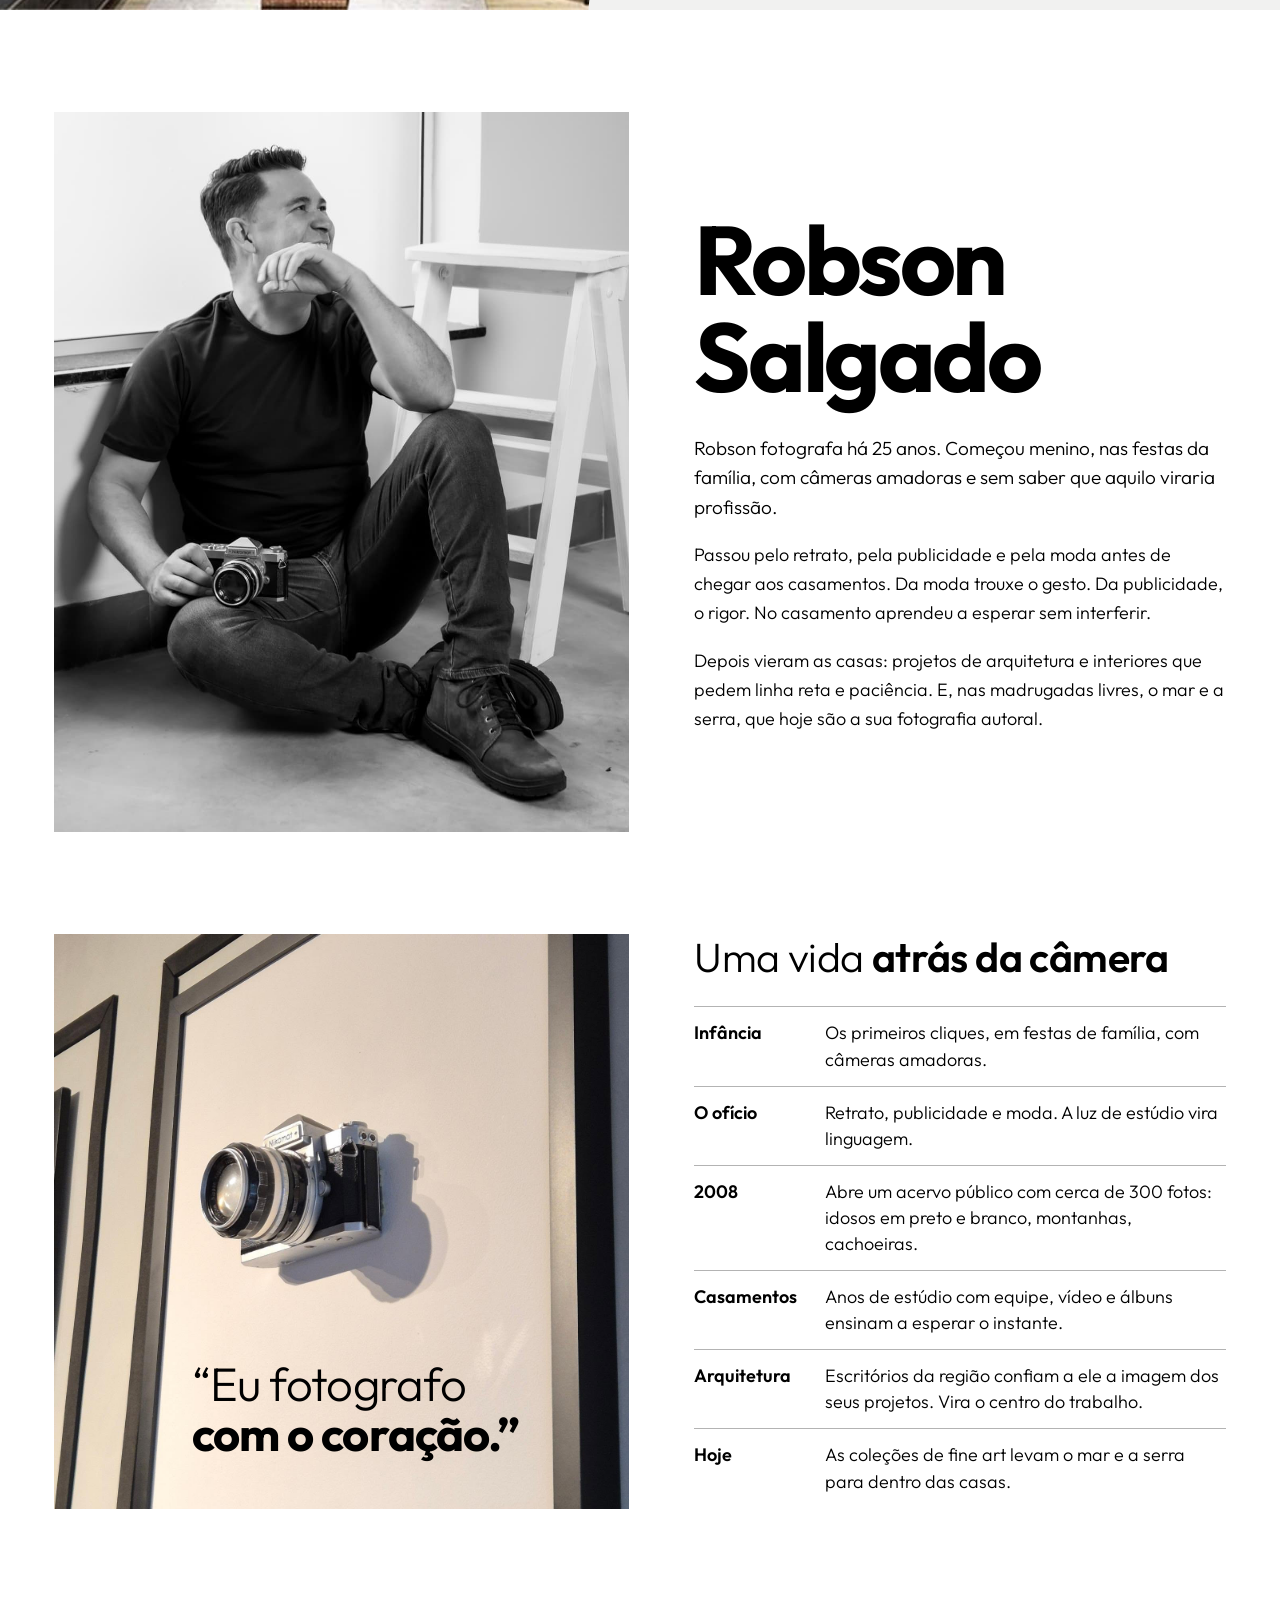
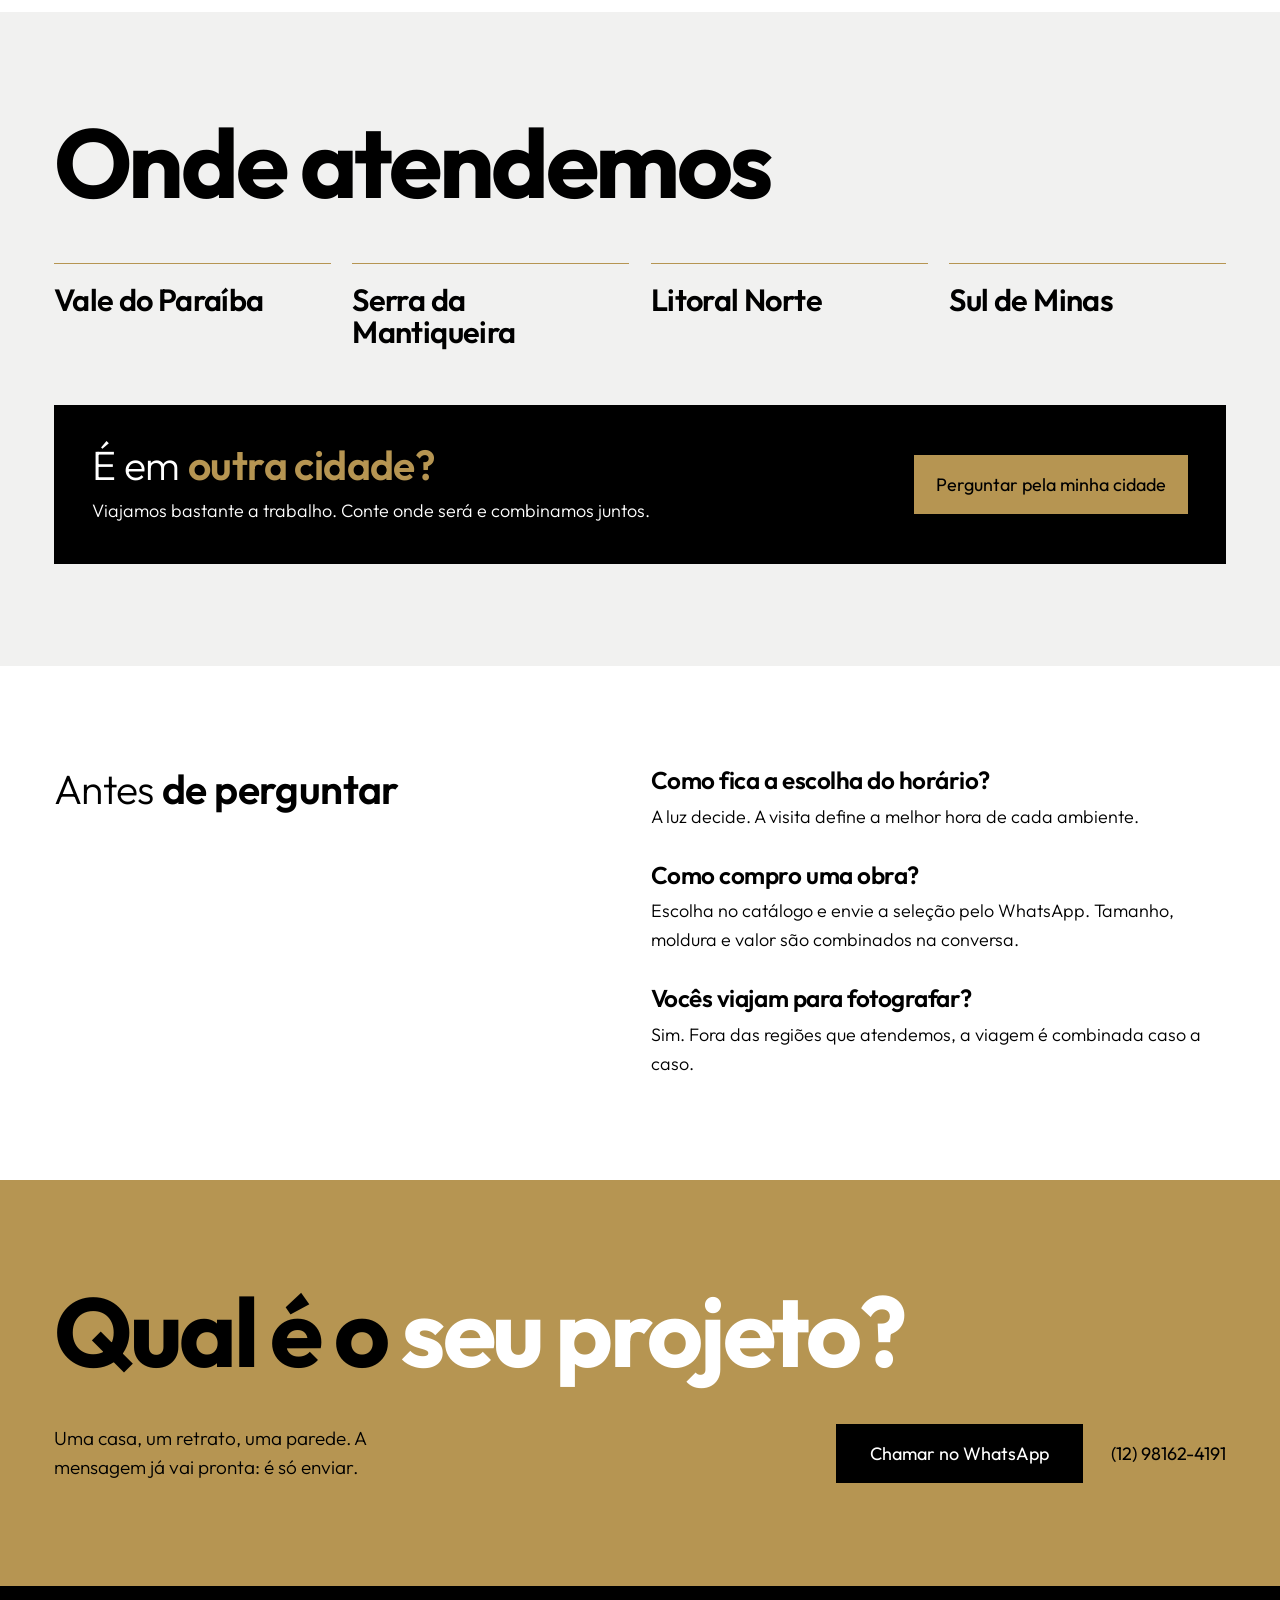
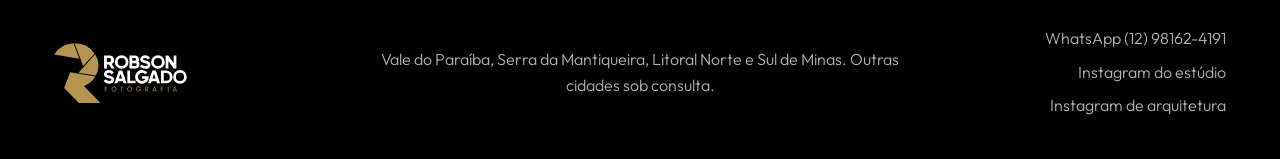
==== commit b2595900: "Primeira tela no celular e contato direto pelo WhatsApp Co-Authored-By: Claude Opus 5.5 <noreply@ant" ====
--- a/index.html
+++ b/index.html
@@ -1,5 +1,5 @@
-<!doctype html><html lang="pt-BR"><head><meta charset="utf-8"><meta name="viewport" content="width=device-width,initial-scale=1"><meta name="robots" content="noindex,nofollow"><title>Robson Salgado Fotografia</title><meta name="description" content="Fotografia de arquitetura, retratos e obras fine art."><meta property="og:title" content="Robson Salgado Fotografia"><meta property="og:description" content="Fotografia de arquitetura, retratos e obras fine art."><meta property="og:type" content="website"><meta property="og:image" content="https://preterconsultoria-svg.github.io/robson-salgado/assets/link-v4.jpg"><meta property="og:image:width" content="1200"><meta property="og:image:height" content="630"><meta name="twitter:card" content="summary_large_image"><meta name="theme-color" content="#000000"><link rel="icon" href="assets/favicon.svg"><link rel="preconnect" href="https://fonts.googleapis.com"><link rel="preconnect" href="https://fonts.gstatic.com" crossorigin><link href="https://fonts.googleapis.com/css2?family=Outfit:wght@300;400;600;700&display=swap" rel="stylesheet"><link rel="stylesheet" href="assets/site.css?v=8"></head><body>
-<div class="barra"><a href="#topo" aria-label="Robson Salgado Fotografia, início"><img src="assets/logo-negativo.svg" alt="Robson Salgado Fotografia"></a><nav><a href="arquitetura.html">Arquitetura</a><a href="retratos.html">Retratos</a><a href="fine-art.html">Fine art</a><a href="#robson">Robson</a><a href="#onde">Onde atendemos</a><a href="#conversar">Conversar</a></nav></div><main id="topo"><section class="capa" aria-label="Destaques"><div class="txt"><div class="pilha"><div class="s on"><h1 class="gr">Arquitetura em sua <b>melhor luz</b></h1><p class="sub">Projetos, interiores e imóveis fotografados na hora certa do dia.</p><a class="bt" href="arquitetura.html">Ver arquitetura</a></div><div class="s"><p class="gr">Retratos que vêm <b>depois da pose</b></p><p class="sub">Autorais, de família e profissionais, em estúdio ou locação.</p><a class="bt" href="retratos.html">Ver retratos</a></div><div class="s"><p class="gr">Fine art para <b>morar na parede</b></p><p class="sub">Fotografia autoral em tiragem limitada, do mar ao céu da serra.</p><a class="bt" href="fine-art.html">Ver o catálogo</a></div></div><div class="abas"><button aria-current="true">Arquitetura</button><button aria-current="false">Retratos</button><button aria-current="false">Fine art</button><button class="pausa">Pausar</button></div></div><div class="pilha fotos"><div class="s on"><img src="assets/fotos/a7.jpg" width="1440" height="1920" alt="Varanda de madeira cercada de plantas" style="object-position:50% 70%"></div><div class="s"><img src="assets/fotos/s0.jpg" width="1080" height="1350" alt="Retrato em preto e branco de mulher com a mão no rosto" style="object-position:50% 25%"></div><div class="s"><img src="assets/fotos/a34.jpg" width="1280" height="1920" alt="Sol nascendo sobre o mar" style="object-position:50% 45%"></div></div></section><section class="amo " id="arquitetura"><img src="assets/fotos/a6.jpg" width="1440" height="961" alt="Casa contemporânea com piscina" loading="lazy" style="object-position:45% 60%"><div class="txt"><h2 class="tit">Arquitetura</h2><p class="prom">O projeto visto <b>como foi sonhado</b></p><p class="lead">A foto apresenta o projeto antes da primeira reunião.</p><ul><li>Arquitetos e designers de interiores</li><li>Construtoras e incorporadoras</li><li>Imobiliárias e proprietários</li></ul><div class="acoes"><a class="bt" href="arquitetura.html">Saiba mais</a><a class="ir" href="https://wa.me/5512981624191?text=Ol%C3%A1%2C%20Robson%21%20Quero%20fotografar%20um%20projeto." target="_blank" rel="noopener">Chamar no WhatsApp</a></div></div></section><section class="amo inv escuro" id="retratos"><img src="assets/fotos/s62.jpg" width="1333" height="1547" alt="Retrato de gestante em luz suave" loading="lazy" style="object-position:45% 30%"><div class="txt"><h2 class="tit">Retratos</h2><p class="prom">O melhor vem <b>depois da pose</b></p><p class="lead">Com tempo para a pessoa esquecer a câmera.</p><ul><li>Autoral</li><li>Família e gestante</li><li>Profissional</li></ul><div class="acoes"><a class="bt" href="retratos.html">Saiba mais</a><a class="ir" href="https://wa.me/5512981624191?text=Ol%C3%A1%2C%20Robson%21%20Quero%20agendar%20um%20retrato." target="_blank" rel="noopener">Chamar no WhatsApp</a></div></div></section><section class="amo cinza quadrinho" id="fine-art"><img src="assets/fotos/a56.jpg" width="864" height="1080" alt="Obra fotográfica emoldurada em uma sala" loading="lazy" style="object-position:50% 35%"><div class="txt"><h2 class="tit">Fine art</h2><p class="prom">Escolha a sua <b>no catálogo</b></p><p class="lead">Fotografia autoral em tiragem limitada, impressa para morar na sua casa.</p><ul><li>Mar, serra e céu</li><li>Para casas, escritórios e projetos de interiores</li><li>Você escolhe as obras e recebe os valores</li></ul><div class="acoes"><a class="bt" href="fine-art.html">Ver o catálogo</a><a class="ir" href="https://wa.me/5512981624191?text=Ol%C3%A1%2C%20Robson%21%20Quero%20saber%20mais%20sobre%20as%20obras%20fine%20art." target="_blank" rel="noopener">Chamar no WhatsApp</a></div></div></section><section class="rob" id="robson"><div class="g"><figure><img src="assets/fotos/robson.jpg" alt="Robson Salgado sentado no chão, sorrindo, com uma câmera antiga na mão" loading="lazy"></figure><div class="quem"><h2 class="tit"><span>Robson</span><span>Salgado</span></h2>
+<!doctype html><html lang="pt-BR"><head><meta charset="utf-8"><meta name="viewport" content="width=device-width,initial-scale=1"><meta name="robots" content="noindex,nofollow"><title>Robson Salgado Fotografia</title><meta name="description" content="Fotografia de arquitetura, retratos e obras fine art."><meta property="og:title" content="Robson Salgado Fotografia"><meta property="og:description" content="Fotografia de arquitetura, retratos e obras fine art."><meta property="og:type" content="website"><meta property="og:image" content="https://preterconsultoria-svg.github.io/robson-salgado/assets/link-v4.jpg"><meta property="og:image:width" content="1200"><meta property="og:image:height" content="630"><meta name="twitter:card" content="summary_large_image"><meta name="theme-color" content="#000000"><link rel="icon" href="assets/favicon.svg"><link rel="preconnect" href="https://fonts.googleapis.com"><link rel="preconnect" href="https://fonts.gstatic.com" crossorigin><link href="https://fonts.googleapis.com/css2?family=Outfit:wght@300;400;600;700&display=swap" rel="stylesheet"><link rel="stylesheet" href="assets/site.css?v=9"></head><body>
+<div class="barra"><a href="#topo" aria-label="Robson Salgado Fotografia, início"><img src="assets/logo-negativo.svg" alt="Robson Salgado Fotografia"></a><nav><a href="arquitetura.html">Arquitetura</a><a href="retratos.html">Retratos</a><a href="fine-art.html">Fine art</a><a href="#robson">Robson</a><a href="#onde">Onde atendemos</a><a href="#conversar">Conversar</a></nav></div><main id="topo"><section class="capa" aria-label="Destaques"><div class="txt"><div class="pilha"><div class="s on"><h1 class="gr">Arquitetura em sua <b>melhor luz</b></h1><p class="sub">Projetos, interiores e imóveis fotografados na hora certa do dia.</p><a class="bt" href="arquitetura.html">Ver arquitetura</a></div><div class="s"><p class="gr">Retratos que vêm <b>depois da pose</b></p><p class="sub">Autorais, de família e profissionais, em estúdio ou locação.</p><a class="bt" href="retratos.html">Ver retratos</a></div><div class="s"><p class="gr">Fine art para <b>morar na parede</b></p><p class="sub">Fotografia autoral em tiragem limitada, do mar ao céu da serra.</p><a class="bt" href="fine-art.html">Ver o catálogo</a></div></div><div class="abas"><button aria-current="true">Arquitetura</button><button aria-current="false">Retratos</button><button aria-current="false">Fine art</button><button class="pausa">Pausar</button></div></div><div class="pilha fotos"><div class="s on"><img src="assets/fotos/a7.jpg" width="1440" height="1920" alt="Varanda de madeira cercada de plantas" style="object-position:50% 70%"></div><div class="s"><img src="assets/fotos/s0.jpg" width="1080" height="1350" alt="Retrato em preto e branco de mulher com a mão no rosto" style="object-position:50% 25%"></div><div class="s"><img src="assets/fotos/a34.jpg" width="1280" height="1920" alt="Sol nascendo sobre o mar" style="object-position:50% 45%"></div></div></section><section class="amo " id="arquitetura"><img src="assets/fotos/a6.jpg" width="1440" height="961" alt="Casa contemporânea com piscina" loading="lazy" style="object-position:45% 60%"><div class="txt"><h2 class="tit">Arquitetura</h2><p class="prom">O projeto visto <b>como foi sonhado</b></p><p class="lead">A foto apresenta o projeto antes da primeira reunião.</p><ul><li>Arquitetos e designers de interiores</li><li>Construtoras e incorporadoras</li><li>Imobiliárias e proprietários</li></ul><div class="acoes"><a class="bt" href="arquitetura.html">Saiba mais</a><a class="ir" href="https://wa.me/5512981624191?text=Ol%C3%A1%2C%20Robson%21%20Vim%20pelo%20seu%20site%20e%20quero%20um%20or%C3%A7amento%20para%20fotografar%20um%20projeto%20de%20arquitetura." target="_blank" rel="noopener">Chamar no WhatsApp</a></div></div></section><section class="amo inv escuro" id="retratos"><img src="assets/fotos/s62.jpg" width="1333" height="1547" alt="Retrato de gestante em luz suave" loading="lazy" style="object-position:45% 30%"><div class="txt"><h2 class="tit">Retratos</h2><p class="prom">O melhor vem <b>depois da pose</b></p><p class="lead">Com tempo para a pessoa esquecer a câmera.</p><ul><li>Autoral</li><li>Família e gestante</li><li>Profissional</li></ul><div class="acoes"><a class="bt" href="retratos.html">Saiba mais</a><a class="ir" href="https://wa.me/5512981624191?text=Ol%C3%A1%2C%20Robson%21%20Vim%20pelo%20seu%20site%20e%20quero%20um%20or%C3%A7amento%20para%20um%20ensaio%20de%20retrato." target="_blank" rel="noopener">Chamar no WhatsApp</a></div></div></section><section class="amo cinza quadrinho" id="fine-art"><img src="assets/fotos/a56.jpg" width="864" height="1080" alt="Obra fotográfica emoldurada em uma sala" loading="lazy" style="object-position:50% 35%"><div class="txt"><h2 class="tit">Fine art</h2><p class="prom">Escolha a sua <b>no catálogo</b></p><p class="lead">Fotografia autoral em tiragem limitada, impressa para morar na sua casa.</p><ul><li>Mar, serra e céu</li><li>Para casas, escritórios e projetos de interiores</li><li>Você escolhe as obras e recebe os valores</li></ul><div class="acoes"><a class="bt" href="fine-art.html">Ver o catálogo</a><a class="ir" href="https://wa.me/5512981624191?text=Ol%C3%A1%2C%20Robson%21%20Vim%20pelo%20seu%20site%20e%20quero%20saber%20mais%20sobre%20as%20obras%20fine%20art." target="_blank" rel="noopener">Chamar no WhatsApp</a></div></div></section><section class="rob" id="robson"><div class="g"><figure><img src="assets/fotos/robson.jpg" alt="Robson Salgado sentado no chão, sorrindo, com uma câmera antiga na mão" loading="lazy"></figure><div class="quem"><h2 class="tit"><span>Robson</span><span>Salgado</span></h2>
 <p class="lead">Robson fotografa há 25 anos. Começou menino, nas festas da família, com câmeras amadoras e sem saber que aquilo viraria profissão.</p>
 <p>Passou pelo retrato, pela publicidade e pela moda antes de chegar aos casamentos. Da moda trouxe o gesto. Da publicidade, o rigor. No casamento aprendeu a esperar sem interferir.</p>
 <p>Depois vieram as casas: projetos de arquitetura e interiores que pedem linha reta e paciência. E, nas madrugadas livres, o mar e a serra, que hoje são a sua fotografia autoral.</p></div></div></section><section class="car"><div class="g"><figure class="cam"><img src="assets/fotos/a3.jpg" alt="Câmera Nikomat presa à parede, com sua sombra" loading="lazy"><blockquote class="d">“Eu fotografo <em>com o coração.”</em></blockquote></figure><div class="lin"><h2 class="prom">Uma vida <em>atrás da câmera</em></h2><dl>
@@ -9,4 +9,4 @@
 <dt>Casamentos</dt><dd>Anos de estúdio com equipe, vídeo e álbuns ensinam a esperar o instante.</dd>
 <dt>Arquitetura</dt><dd>Escritórios da região confiam a ele a imagem dos seus projetos. Vira o centro do trabalho.</dd>
 <dt>Hoje</dt><dd>As coleções de fine art levam o mar e a serra para dentro das casas.</dd></dl></div></div></section><section class="onde cinza" id="onde"><div class="cab g"><h2 class="tit">Onde atendemos</h2></div><ul class="reg"><li class="d">Vale do Paraíba</li><li class="d">Serra da Mantiqueira</li><li class="d">Litoral Norte</li><li class="d">Sul de Minas</li></ul>
-<div class="outra"><div><p class="prom">É em <em>outra cidade?</em></p><p>Viajamos bastante a trabalho. Conte onde será e combinamos juntos.</p></div><a class="bt" href="#conversar" data-cidade>Perguntar pela minha cidade</a></div></section><section class="per" style="padding-top:var(--v)"><div class="g"><h2 class="prom">Antes <b>de perguntar</b></h2><dl><dt class="d">Como fica a escolha do horário?</dt><dd>A luz decide. A visita define a melhor hora de cada ambiente.</dd><dt class="d">Como compro uma obra?</dt><dd>Escolha no catálogo e envie a seleção pelo WhatsApp. Tamanho, moldura e valor são combinados na conversa.</dd><dt class="d">Vocês viajam para fotografar?</dt><dd>Sim. Fora das regiões que atendemos, a viagem é combinada caso a caso.</dd></dl></div></section><section class="fim" id="conversar"><div class="g"><h2 class="tit">Qual é o <em>seu projeto?</em></h2><div class="pq"><p class="lead">Uma casa, um retrato, uma parede. Conte em poucas linhas e a conversa começa.</p><a class="ir" style="text-decoration-color:#000" href="https://wa.me/5512981624191?text=Ol%C3%A1%2C%20Robson%21%20Vim%20pelo%20site." target="_blank" rel="noopener">WhatsApp (12) 98162-4191</a></div><form data-assunto=""><label>Seu nome<input id="nome" name="nome" data-r="Seu nome" required autocomplete="name"></label><label>Assunto<select id="tipo" name="tipo" data-r="Assunto"><option>Arquitetura ou interiores</option><option>Imóvel à venda</option><option>Retrato ou ensaio</option><option>Obra fine art</option><option>Outro trabalho</option></select></label><label>Data ou prazo<input id="data" name="data" data-r="Data ou prazo" ></label><label>Cidade do serviço<input id="local" name="local" data-r="Cidade do serviço" ></label><label class="w">Mensagem<textarea id="msg" name="msg" data-r="Mensagem" ></textarea></label><div class="w"><button class="bt">Enviar pelo WhatsApp</button></div></form></div></section></main><footer><img src="assets/logo-negativo.svg" alt="Robson Salgado Fotografia"><p>Vale do Paraíba, Serra da Mantiqueira, Litoral Norte e Sul de Minas. Outras cidades sob consulta.</p><div><a data-wa href="https://wa.me/5512981624191" target="_blank" rel="noopener">WhatsApp (12) 98162-4191</a><a data-ig="instagramStudio" href="#">Instagram do estúdio</a><a data-ig="instagramArq" href="#">Instagram de arquitetura</a></div></footer><script src="config.js?v=8"></script><script src="assets/site.js?v=8"></script></body></html>+<div class="outra"><div><p class="prom">É em <em>outra cidade?</em></p><p>Viajamos bastante a trabalho. Conte onde será e combinamos juntos.</p></div><a class="bt" href="https://wa.me/5512981624191?text=Ol%C3%A1%2C%20Robson%21%20Vim%20pelo%20seu%20site.%20Minha%20cidade%20fica%20fora%20das%20regi%C3%B5es%20listadas%20e%20quero%20consultar%20um%20trabalho." target="_blank" rel="noopener">Perguntar pela minha cidade</a></div></section><section class="per" style="padding-top:var(--v)"><div class="g"><h2 class="prom">Antes <b>de perguntar</b></h2><dl><dt class="d">Como fica a escolha do horário?</dt><dd>A luz decide. A visita define a melhor hora de cada ambiente.</dd><dt class="d">Como compro uma obra?</dt><dd>Escolha no catálogo e envie a seleção pelo WhatsApp. Tamanho, moldura e valor são combinados na conversa.</dd><dt class="d">Vocês viajam para fotografar?</dt><dd>Sim. Fora das regiões que atendemos, a viagem é combinada caso a caso.</dd></dl></div></section><section class="fim" id="conversar"><div class="g"><h2 class="tit">Qual é o <em>seu projeto?</em></h2><p class="lead">Uma casa, um retrato, uma parede. A mensagem já vai pronta: é só enviar.</p><div class="pq"><a class="bt" href="https://wa.me/5512981624191?text=Ol%C3%A1%2C%20Robson%21%20Vim%20pelo%20seu%20site%20e%20quero%20conversar%20sobre%20um%20trabalho%20de%20fotografia." target="_blank" rel="noopener">Chamar no WhatsApp</a><span>(12) 98162-4191</span></div></div></section></main><footer><img src="assets/logo-negativo.svg" alt="Robson Salgado Fotografia"><p>Vale do Paraíba, Serra da Mantiqueira, Litoral Norte e Sul de Minas. Outras cidades sob consulta.</p><div><a data-wa href="https://wa.me/5512981624191" target="_blank" rel="noopener">WhatsApp (12) 98162-4191</a><a data-ig="instagramStudio" href="#">Instagram do estúdio</a><a data-ig="instagramArq" href="#">Instagram de arquitetura</a></div></footer><script src="config.js?v=9"></script><script src="assets/site.js?v=9"></script></body></html>
--- a/assets/site.css
+++ b/assets/site.css
@@ -57,8 +57,18 @@
 .linha{border:1px solid #fff;background:none;color:#fff}.linha:hover{background:#fff;color:#000}
 /* catálogo */
 .cat{display:grid;grid-template-columns:repeat(3,1fr);gap:clamp(24px,4vw,56px)}.cat label{cursor:pointer;display:block}.cat .quadro{background:#fff;border:8px solid #000;padding:clamp(14px,1.8vw,26px);box-shadow:0 1px 2px #0003,0 26px 38px -12px #0006}.cat .quadro img{width:100%;height:auto;aspect-ratio:3/4}.cat .nm{display:flex;justify-content:space-between;align-items:center;gap:14px;margin-top:30px;font-size:23px;font-weight:600}.cat input{position:absolute;opacity:0;width:1px;height:1px}.cat .mk{font:400 17px var(--t);border:1px solid #000;padding:11px 18px;white-space:nowrap}.cat .mk:after{content:"Escolher"}.cat input:checked~.nm .mk{background:var(--ouro);border-color:var(--ouro)}.cat input:checked~.nm .mk:after{content:"Escolhida"}.cat input:checked~.quadro{border-color:var(--ouro)}.cat input:focus-visible~.nm .mk{outline:2px solid #000;outline-offset:4px}
-.sel{position:sticky;bottom:0;z-index:8;background:#000;color:#fff;display:flex;flex-wrap:wrap;justify-content:space-between;align-items:center;gap:14px 30px;padding:16px var(--m)}.sel[hidden]{display:none}.sel p{font-weight:400}.amo>img{min-width:0}.fim form>label:nth-last-child(3):nth-child(odd){grid-column:1/-1}.outra .bt{padding-inline:22px}
+.sel{position:sticky;bottom:0;z-index:8;background:#000;color:#fff;display:flex;flex-wrap:wrap;justify-content:space-between;align-items:center;gap:14px 30px;padding:16px var(--m)}.sel[hidden]{display:none}.sel p{font-weight:400}.amo>img{min-width:0}.fim .lead{grid-column:1/7;text-wrap:balance}.fim .pq{grid-column:7/13;display:flex;flex-wrap:wrap;align-items:center;gap:14px 28px;justify-self:end}.fim .pq span{font-weight:400;white-space:nowrap}.outra .bt{padding-inline:22px}
 @media(max-width:820px){.capa,.amo,.amo.inv,.amo:not(.inv){grid-template-columns:minmax(0,1fr);min-height:0}.capa .fotos{order:-1;min-height:0;aspect-ratio:1/1.02;clip-path:polygon(0 0,100% 0,100% 100%,0 92%)}.txt,.amo .txt,.amo.inv .txt{padding:32px var(--m) 56px}.capa .gr{font-size:11.6vw}.abas{gap:14px;margin-top:40px;flex-wrap:wrap}.abas button{min-width:0;flex:1}.abas .pausa{flex-basis:100%}.amo>img,.amo.inv>img{order:-1;aspect-ratio:1/1.02;height:auto;clip-path:polygon(0 0,100% 0,100% 100%,0 92%)}.cat{grid-template-columns:1fr;gap:52px;max-width:360px;margin-inline:auto}.sel .bt{width:100%;text-align:center}}
+@media(max-width:820px){.fim .lead,.fim .pq{grid-column:1/-1;justify-self:stretch}.fim .pq{margin-top:28px}.fim .pq .bt{width:100%;text-align:center}
+/* primeira tela: foto ocupa a sobra, texto, botão e abas sempre visíveis */
+.capa,.amo.ab{display:flex;flex-direction:column;min-height:0;height:calc(100vh - 76px);height:calc(100svh - 76px)}
+.capa .fotos,.amo.ab>img{order:-1;flex:1 1 0;width:100%;min-height:150px;height:0;aspect-ratio:auto;max-height:none}
+.capa .txt,.amo.ab .txt{flex:none;align-self:stretch;padding:18px var(--m) 20px}
+.capa .gr,.amo.ab .tit{font-size:clamp(32px,min(10.6vw,6.6svh),52px);margin:0}
+.capa .s p.sub,.amo.ab .lead{font-size:18px;line-height:1.4;margin:10px 0 18px;max-width:none}
+.capa .bt,.amo.ab .bt{display:block;text-align:center;padding:16px 20px}.amo.ab .acoes{display:grid;gap:10px}
+.abas{margin-top:18px;gap:12px;flex-wrap:nowrap}.abas button{font-size:16px}.abas .pausa{display:none}}
+@media(max-width:820px) and (max-height:520px){.capa,.amo.ab{height:auto}.capa .fotos,.amo.ab>img{flex:none;height:150px}}
 @media(prefers-reduced-motion:reduce){.s{transition:none}}
 @media(max-width:820px){
 
